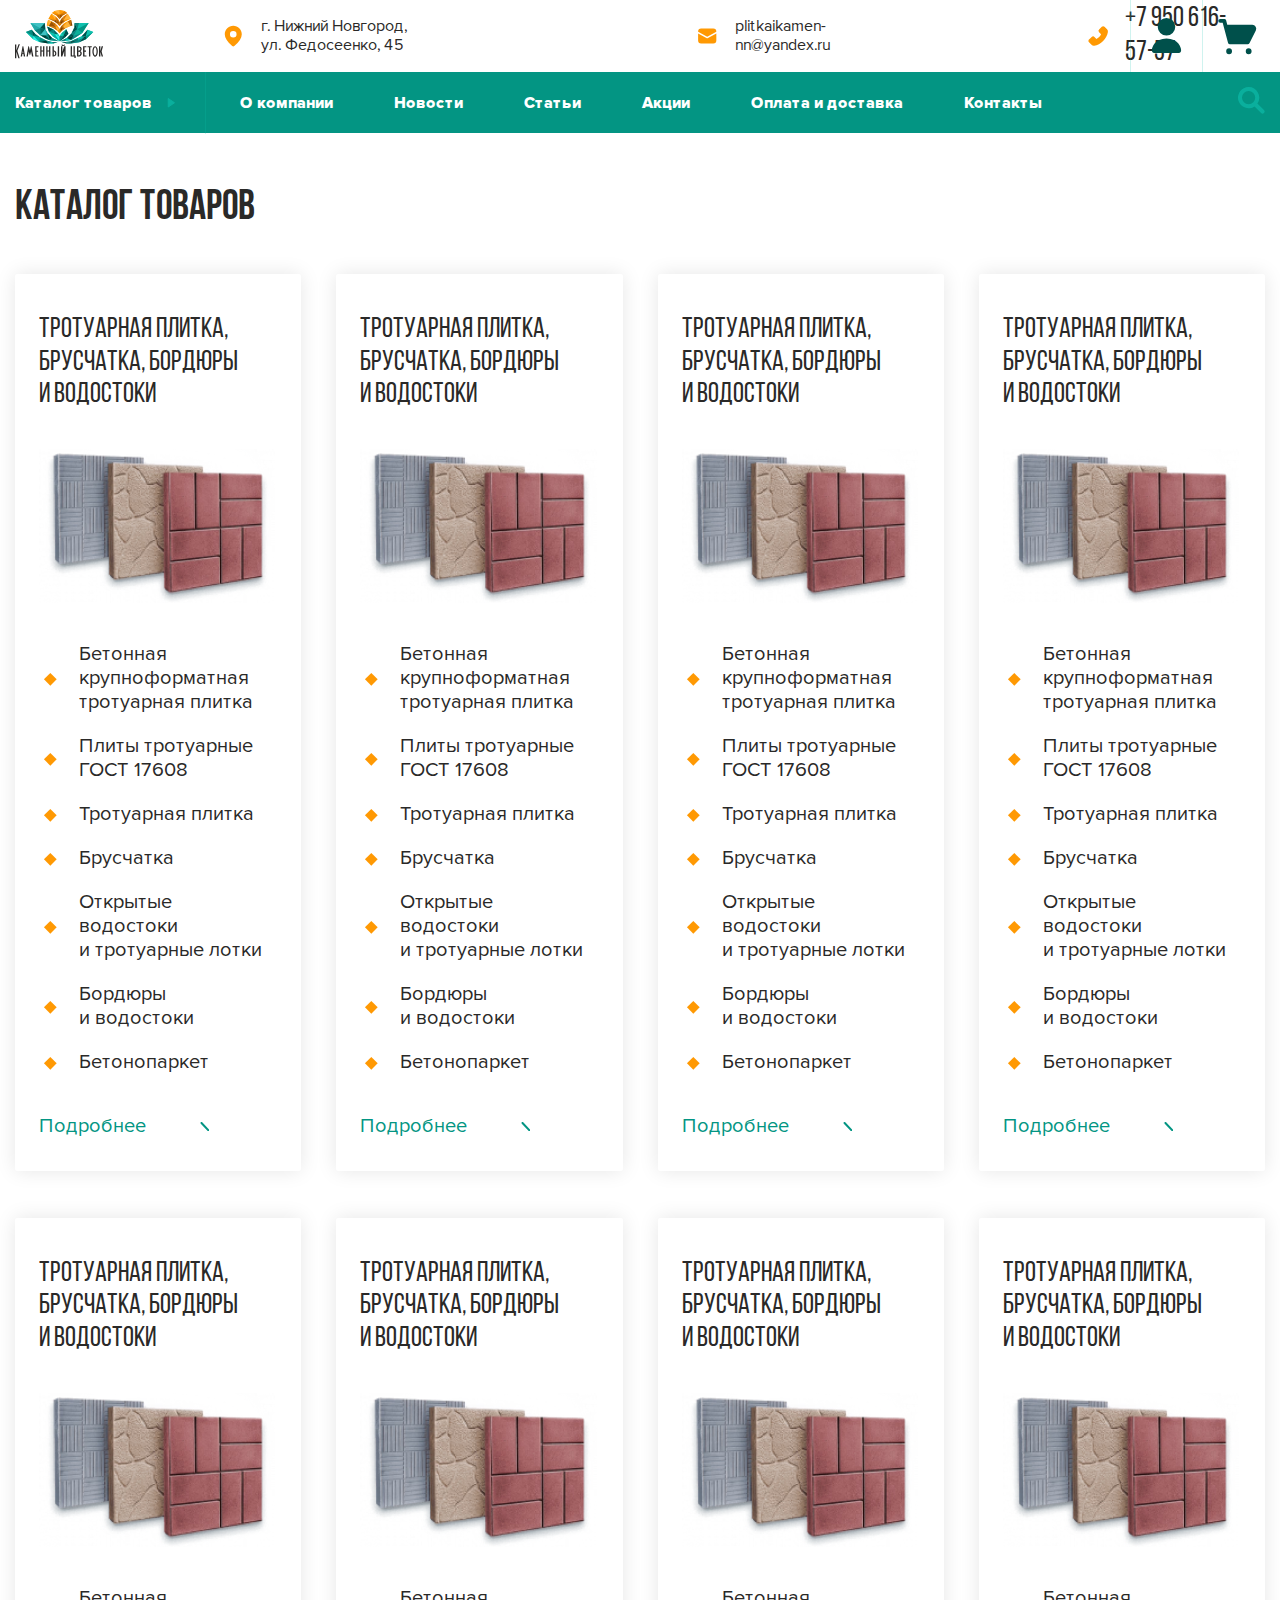
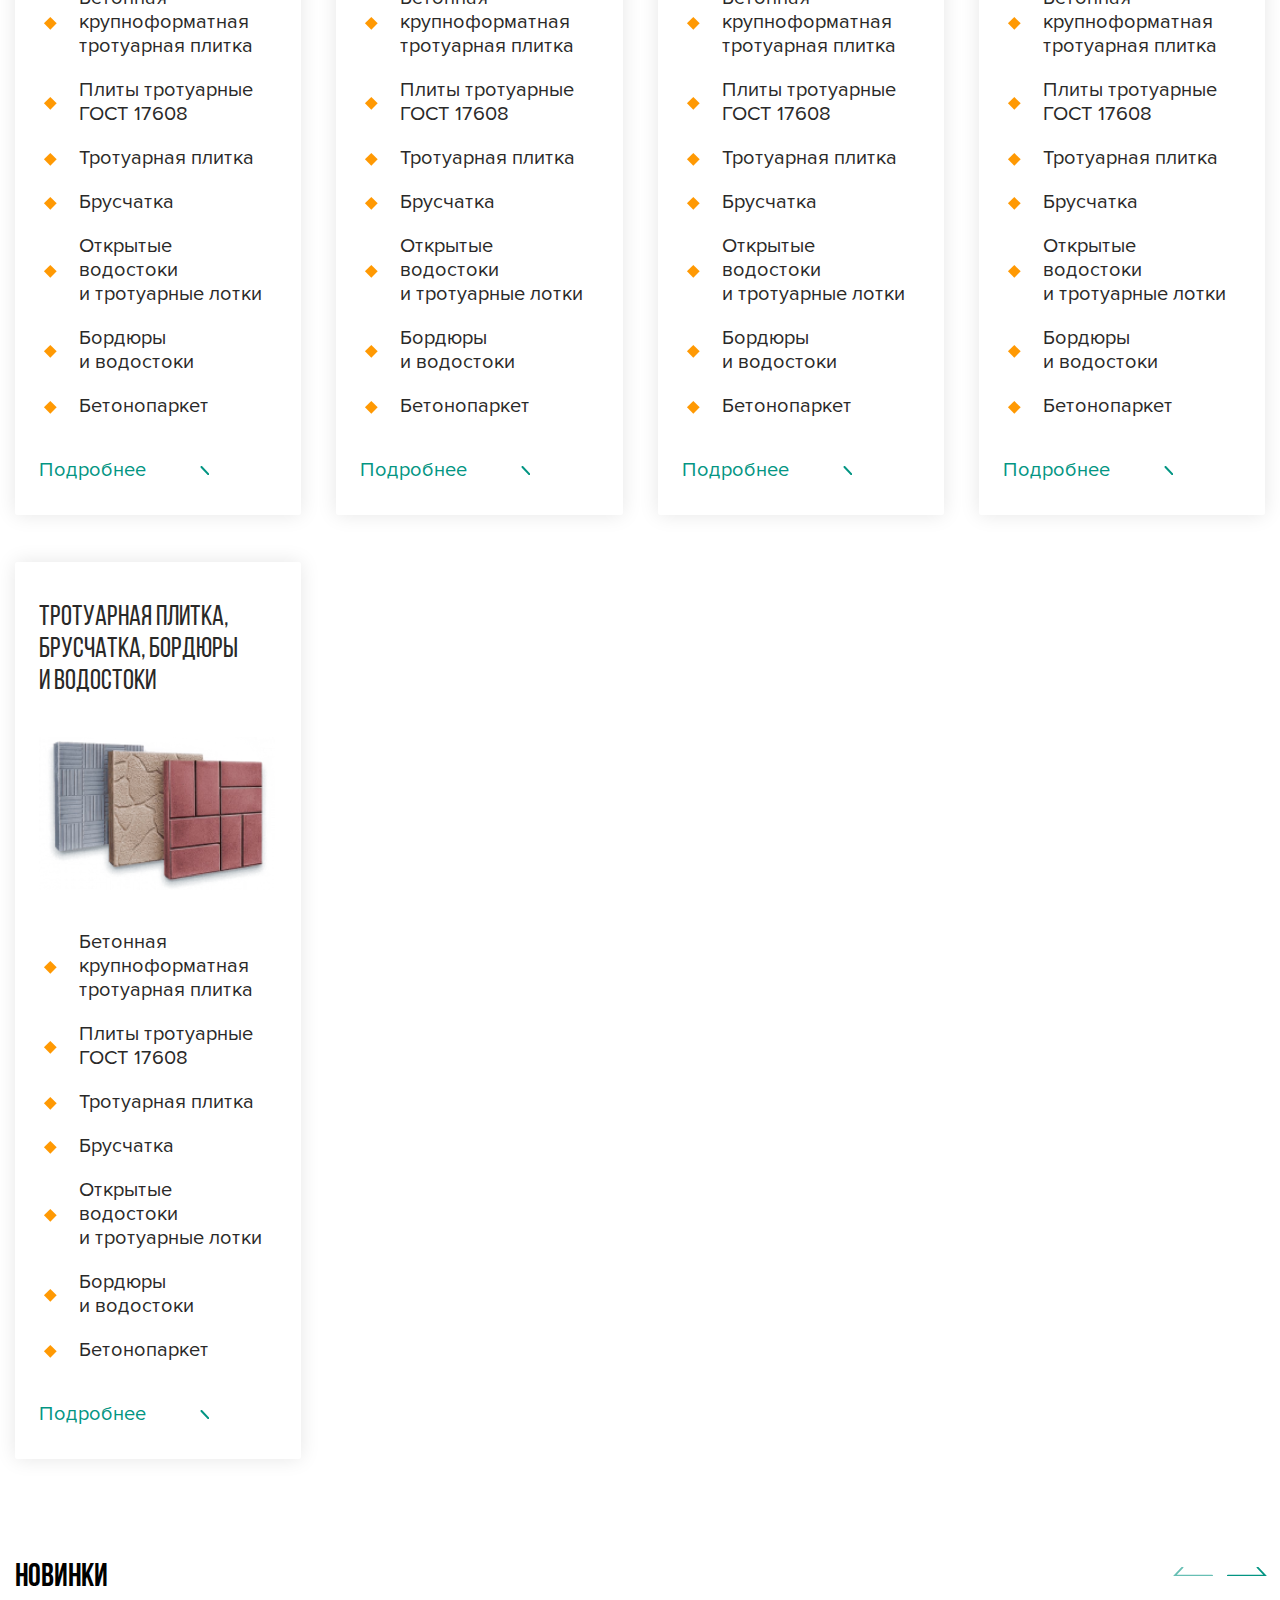
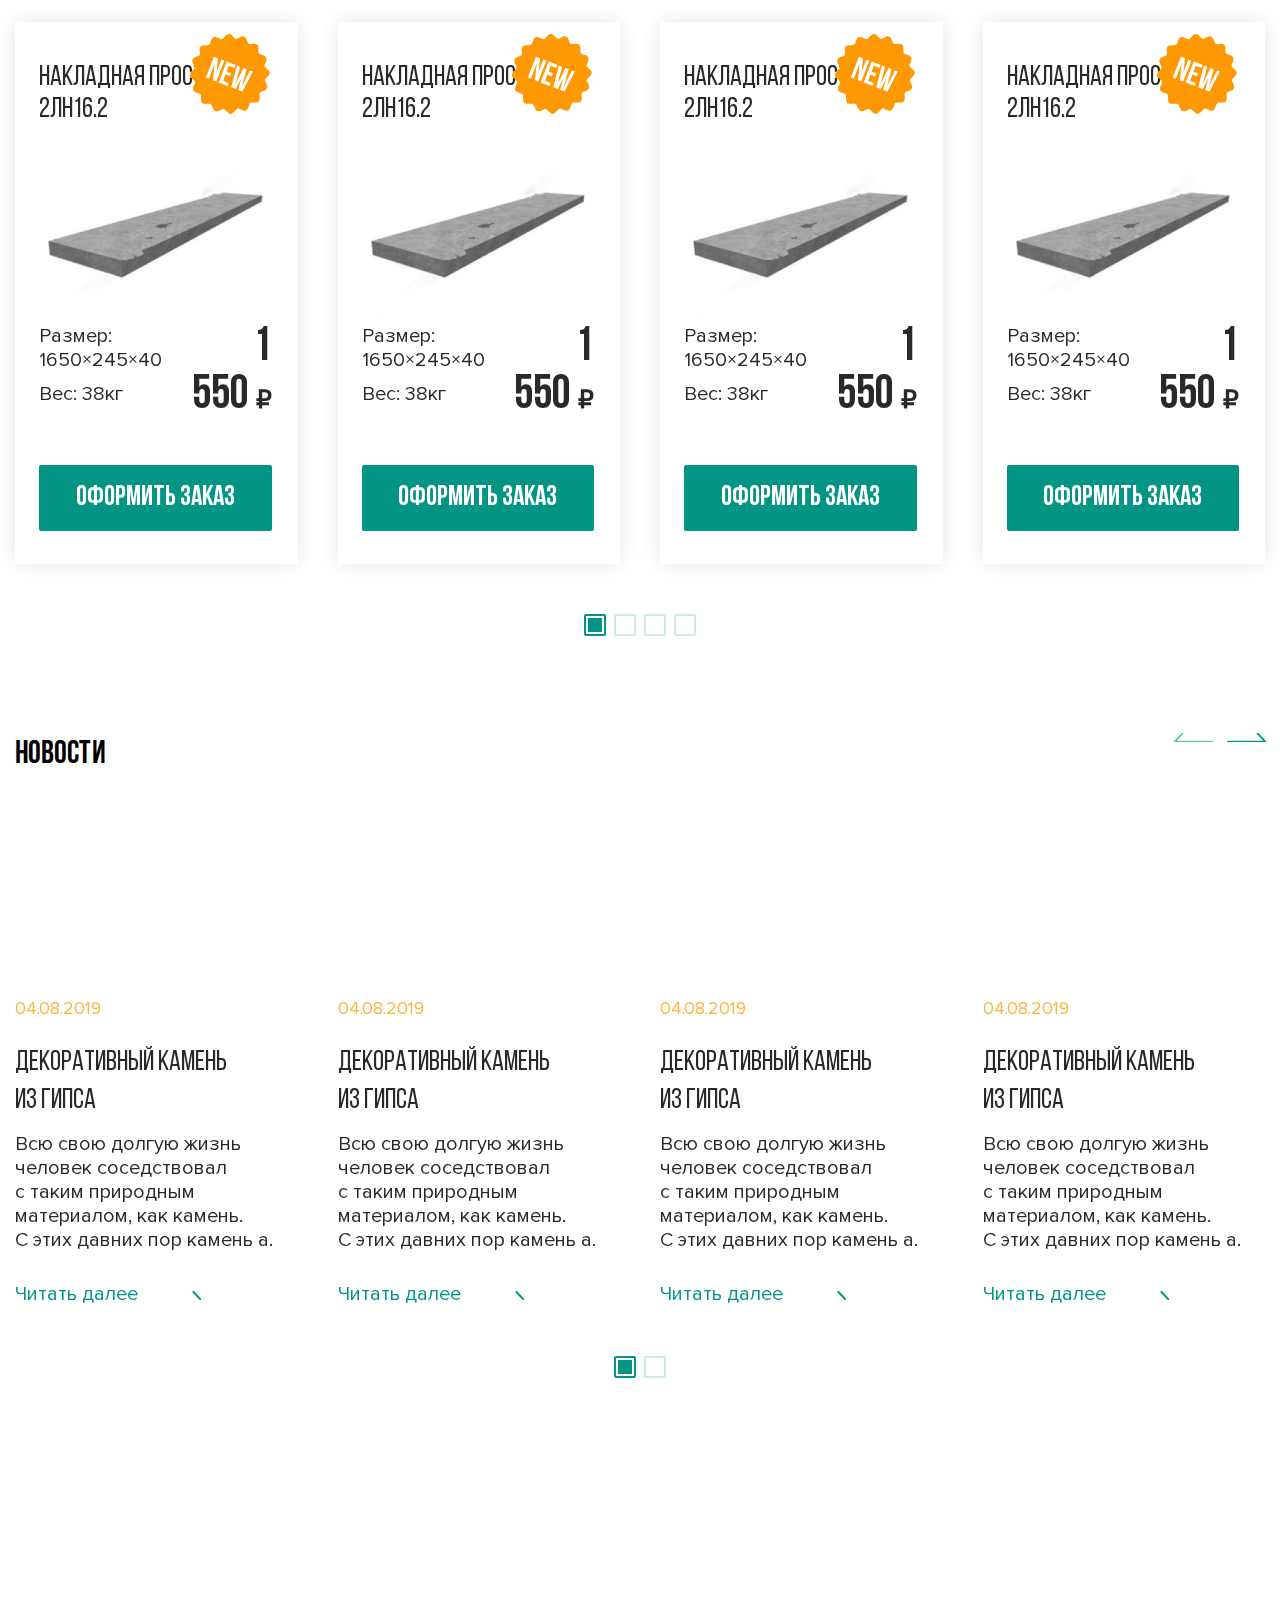
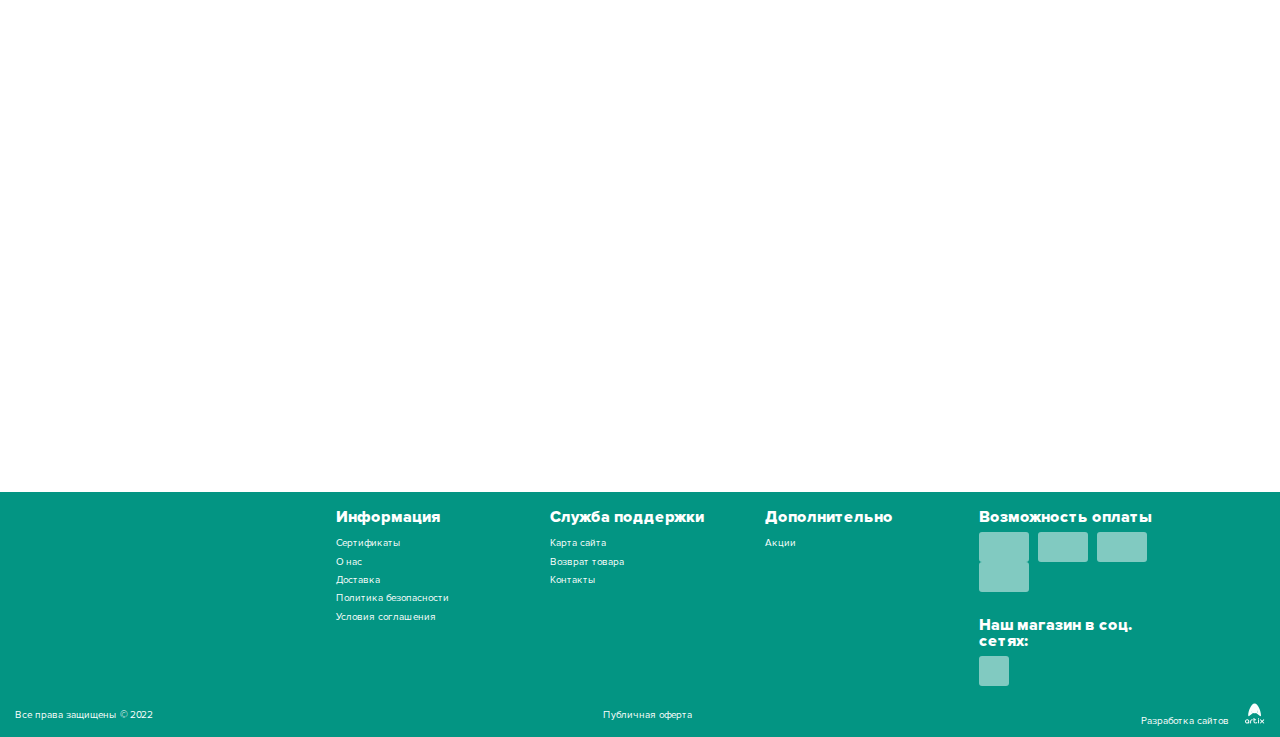
==== docs/index.html @ 4e98afc0 "добавление файлов" ====
<!DOCTYPE html>
<html lang="ru" class="page">

<head>
  <meta charset="UTF-8">
  <meta name="viewport" content="width=device-width, initial-scale=1.0">
  <link rel="shortcut icon" href="favicon.ico" type="image/x-icon">
  <meta http-equiv="X-UA-Compatible" content="ie=edge">
  <meta name="theme-color" content="#111111">
  <title>Каменный цветок</title>
  <link rel="preload" href="fonts/BebasNeueRegular.woff2" as="font" type="font/woff2" crossorigin>
  <link rel="preload" href="fonts/BebasNeueBold.woff2" as="font" type="font/woff2" crossorigin>
  <link rel="preload" href="fonts/ProximaNovaRegular.woff2" as="font" type="font/woff2" crossorigin>
  <link rel="preload" href="fonts/ProximaNovaExtrabld.woff2" as="font" type="font/woff2" crossorigin>
  <link rel="stylesheet" href="css/vendor.css">
  <link rel="stylesheet" href="css/main.css">
  <script defer src="js/main.js"></script>
  <script src="https://api-maps.yandex.ru/2.1/?apikey=ваш API-ключ&lang=ru_RU" type="text/javascript"></script>
</head>

<body class="page__body">
  <div class="site-container">
    <header class="header">
  <div class="container">
    <div class="header__top">
      <a href="#" class="logo">
        <img loading="lazy" src="img/logo.svg" class="image" width="100" height="55" alt="Логотип Каменный цветок">
      </a>
      <div class="header-contacts">
        <address class="header-contacts__address">
          <svg class="header-contacts__icon">
            <use xlink:href="img/sprite.svg#map"></use>
          </svg>
          г. Нижний Новгород, ул. Федосеенко, 45</address>
        <a href="mailto:plitkaikamen-nn@yandex.ru" class="header-contacts__mail">
          <svg class="header-contacts__icon">
            <use xlink:href="img/sprite.svg#mail"></use>
          </svg>
          plitkaikamen-nn@yandex.ru</a>
        <a href="tel:+7956165757" class="header-contacts__tel">
          <svg class="header-contacts__icon">
            <use xlink:href="img/sprite.svg#tel"></use>
          </svg>
          +7 950 616-57-57</a>
      </div>
      <div class="lk">
        <a href="#" class="lk__login">
          <svg class="lk__icon-login">
            <use xlink:href="img/sprite.svg#login"></use>
          </svg>
        </a>
        <a href="#" class="lk__cart">
          <svg class="lk__icon-cart">
            <use xlink:href="img/sprite.svg#cart"></use>
          </svg>
        </a>
      </div>
    </div>
    <nav class="nav">
      <div class="container nav__container">
        <ul class="list-reset nav__list">
          <li class="nav__item"><a href="#" class="nav__link">Каталог товаров</a></li>
          <li class="nav__item"><a href="#" class="nav__link">О компании</a></li>
          <li class="nav__item"><a href="#" class="nav__link">Новости</a></li>
          <li class="nav__item"><a href="#" class="nav__link">Статьи</a></li>
          <li class="nav__item"><a href="#" class="nav__link">Акции</a></li>
          <li class="nav__item"><a href="#" class="nav__link">Оплата и доставка</a></li>
          <li class="nav__item"><a href="#" class="nav__link">Контакты</a></li>
        </ul>
        <a href="#" class="">
          <svg class="header__search">
            <use xlink:href="img/sprite.svg#search"></use>
          </svg>
        </a>
      </div>
    </nav>
  </div>
</header>

    <section class="catalog">
  <div class="container">
    <h1 class="catalog__title">Каталог товаров</h1>
    <ul class="list-reset cards">
      <li class="cards__item">
        <h2 class="cards__title">Тротуарная плитка, брусчатка, бордюры и водостоки</h2>
        <picture>
          <source srcset="./img/tile.avif" type="image/avif">
          <source srcset="./img/tile.webp" type="image/webp">
          <img loading="lazy" src="./img/tile.png" class="cards__image" width="390" height="254"
            alt="Тротуарная плитка, брусчатка, бордюры и водостоки">
        </picture>
        <ul class="list-reset cards__item-list">
          <li class="cards__item-item">Бетонная крупноформатная тротуарная плитка</li>
          <li class="cards__item-item">Плиты тротуарные ГОСТ 17608</li>
          <li class="cards__item-item">Тротуарная плитка</li>
          <li class="cards__item-item">Брусчатка</li>
          <li class="cards__item-item">Открытые водостоки и тротуарные лотки</li>
          <li class="cards__item-item">Бордюры и водостоки</li>
          <li class="cards__item-item">Бетонопаркет</li>
        </ul>
        <a href="#" class="cards__link">Подробнее</a>
      </li>
      <li class="cards__item">
        <h2 class="cards__title">Тротуарная плитка, брусчатка, бордюры и водостоки</h2>
        <picture>
          <source srcset="./img/tile.avif" type="image/avif">
          <source srcset="./img/tile.webp" type="image/webp">
          <img loading="lazy" src="./img/tile.png" class="cards__image" width="390" height="254"
            alt="Тротуарная плитка, брусчатка, бордюры и водостоки">
        </picture>
        <ul class="list-reset cards__item-list">
          <li class="cards__item-item">Бетонная крупноформатная тротуарная плитка</li>
          <li class="cards__item-item">Плиты тротуарные ГОСТ 17608</li>
          <li class="cards__item-item">Тротуарная плитка</li>
          <li class="cards__item-item">Брусчатка</li>
          <li class="cards__item-item">Открытые водостоки и тротуарные лотки</li>
          <li class="cards__item-item">Бордюры и водостоки</li>
          <li class="cards__item-item">Бетонопаркет</li>
        </ul>
        <a href="#" class="cards__link">Подробнее</a>
      </li>
      <li class="cards__item">
        <h2 class="cards__title">Тротуарная плитка, брусчатка, бордюры и водостоки</h2>
        <picture>
          <source srcset="./img/tile.avif" type="image/avif">
          <source srcset="./img/tile.webp" type="image/webp">
          <img loading="lazy" src="./img/tile.png" class="cards__image" width="390" height="254"
            alt="Тротуарная плитка, брусчатка, бордюры и водостоки">
        </picture>
        <ul class="list-reset cards__item-list">
          <li class="cards__item-item">Бетонная крупноформатная тротуарная плитка</li>
          <li class="cards__item-item">Плиты тротуарные ГОСТ 17608</li>
          <li class="cards__item-item">Тротуарная плитка</li>
          <li class="cards__item-item">Брусчатка</li>
          <li class="cards__item-item">Открытые водостоки и тротуарные лотки</li>
          <li class="cards__item-item">Бордюры и водостоки</li>
          <li class="cards__item-item">Бетонопаркет</li>
        </ul>
        <a href="#" class="cards__link">Подробнее</a>
      </li>
      <li class="cards__item">
        <h2 class="cards__title">Тротуарная плитка, брусчатка, бордюры и водостоки</h2>
        <picture>
          <source srcset="./img/tile.avif" type="image/avif">
          <source srcset="./img/tile.webp" type="image/webp">
          <img loading="lazy" src="./img/tile.png" class="cards__image" width="390" height="254"
            alt="Тротуарная плитка, брусчатка, бордюры и водостоки">
        </picture>
        <ul class="list-reset cards__item-list">
          <li class="cards__item-item">Бетонная крупноформатная тротуарная плитка</li>
          <li class="cards__item-item">Плиты тротуарные ГОСТ 17608</li>
          <li class="cards__item-item">Тротуарная плитка</li>
          <li class="cards__item-item">Брусчатка</li>
          <li class="cards__item-item">Открытые водостоки и тротуарные лотки</li>
          <li class="cards__item-item">Бордюры и водостоки</li>
          <li class="cards__item-item">Бетонопаркет</li>
        </ul>
        <a href="#" class="cards__link">Подробнее</a>
      </li>
      <li class="cards__item">
        <h2 class="cards__title">Тротуарная плитка, брусчатка, бордюры и водостоки</h2>
        <picture>
          <source srcset="./img/tile.avif" type="image/avif">
          <source srcset="./img/tile.webp" type="image/webp">
          <img loading="lazy" src="./img/tile.png" class="cards__image" width="390" height="254"
            alt="Тротуарная плитка, брусчатка, бордюры и водостоки">
        </picture>
        <ul class="list-reset cards__item-list">
          <li class="cards__item-item">Бетонная крупноформатная тротуарная плитка</li>
          <li class="cards__item-item">Плиты тротуарные ГОСТ 17608</li>
          <li class="cards__item-item">Тротуарная плитка</li>
          <li class="cards__item-item">Брусчатка</li>
          <li class="cards__item-item">Открытые водостоки и тротуарные лотки</li>
          <li class="cards__item-item">Бордюры и водостоки</li>
          <li class="cards__item-item">Бетонопаркет</li>
        </ul>
        <a href="#" class="cards__link">Подробнее</a>
      </li>
      <li class="cards__item">
        <h2 class="cards__title">Тротуарная плитка, брусчатка, бордюры и водостоки</h2>
        <picture>
          <source srcset="./img/tile.avif" type="image/avif">
          <source srcset="./img/tile.webp" type="image/webp">
          <img loading="lazy" src="./img/tile.png" class="cards__image" width="390" height="254"
            alt="Тротуарная плитка, брусчатка, бордюры и водостоки">
        </picture>
        <ul class="list-reset cards__item-list">
          <li class="cards__item-item">Бетонная крупноформатная тротуарная плитка</li>
          <li class="cards__item-item">Плиты тротуарные ГОСТ 17608</li>
          <li class="cards__item-item">Тротуарная плитка</li>
          <li class="cards__item-item">Брусчатка</li>
          <li class="cards__item-item">Открытые водостоки и тротуарные лотки</li>
          <li class="cards__item-item">Бордюры и водостоки</li>
          <li class="cards__item-item">Бетонопаркет</li>
        </ul>
        <a href="#" class="cards__link">Подробнее</a>
      </li>
      <li class="cards__item">
        <h2 class="cards__title">Тротуарная плитка, брусчатка, бордюры и водостоки</h2>
        <picture>
          <source srcset="./img/tile.avif" type="image/avif">
          <source srcset="./img/tile.webp" type="image/webp">
          <img loading="lazy" src="./img/tile.png" class="cards__image" width="390" height="254"
            alt="Тротуарная плитка, брусчатка, бордюры и водостоки">
        </picture>
        <ul class="list-reset cards__item-list">
          <li class="cards__item-item">Бетонная крупноформатная тротуарная плитка</li>
          <li class="cards__item-item">Плиты тротуарные ГОСТ 17608</li>
          <li class="cards__item-item">Тротуарная плитка</li>
          <li class="cards__item-item">Брусчатка</li>
          <li class="cards__item-item">Открытые водостоки и тротуарные лотки</li>
          <li class="cards__item-item">Бордюры и водостоки</li>
          <li class="cards__item-item">Бетонопаркет</li>
        </ul>
        <a href="#" class="cards__link">Подробнее</a>
      </li>
      <li class="cards__item">
        <h2 class="cards__title">Тротуарная плитка, брусчатка, бордюры и водостоки</h2>
        <picture>
          <source srcset="./img/tile.avif" type="image/avif">
          <source srcset="./img/tile.webp" type="image/webp">
          <img loading="lazy" src="./img/tile.png" class="cards__image" width="390" height="254"
            alt="Тротуарная плитка, брусчатка, бордюры и водостоки">
        </picture>
        <ul class="list-reset cards__item-list">
          <li class="cards__item-item">Бетонная крупноформатная тротуарная плитка</li>
          <li class="cards__item-item">Плиты тротуарные ГОСТ 17608</li>
          <li class="cards__item-item">Тротуарная плитка</li>
          <li class="cards__item-item">Брусчатка</li>
          <li class="cards__item-item">Открытые водостоки и тротуарные лотки</li>
          <li class="cards__item-item">Бордюры и водостоки</li>
          <li class="cards__item-item">Бетонопаркет</li>
        </ul>
        <a href="#" class="cards__link">Подробнее</a>
      </li>
      <li class="cards__item">
        <h2 class="cards__title">Тротуарная плитка, брусчатка, бордюры и водостоки</h2>
        <picture>
          <source srcset="./img/tile.avif" type="image/avif">
          <source srcset="./img/tile.webp" type="image/webp">
          <img loading="lazy" src="./img/tile.png" class="cards__image" width="390" height="254"
            alt="Тротуарная плитка, брусчатка, бордюры и водостоки">
        </picture>
        <ul class="list-reset cards__item-list">
          <li class="cards__item-item">Бетонная крупноформатная тротуарная плитка</li>
          <li class="cards__item-item">Плиты тротуарные ГОСТ 17608</li>
          <li class="cards__item-item">Тротуарная плитка</li>
          <li class="cards__item-item">Брусчатка</li>
          <li class="cards__item-item">Открытые водостоки и тротуарные лотки</li>
          <li class="cards__item-item">Бордюры и водостоки</li>
          <li class="cards__item-item">Бетонопаркет</li>
        </ul>
        <a href="#" class="cards__link">Подробнее</a>
      </li>
    </ul>
  </div>
</section>

    <section class="new">
  <div class="container">
    <h2 class="new__title">Новинки</h2>
    <div class="swiper new__content">
      <div class="new__btns">
        <button class="btn-reset new__slider-btn new__slider-btn--prev"></button>
        <button class="btn-reset new__slider-btn new__slider-btn--next"></button>
      </div>
      <div class="swiper-wrapper">
         <div class="swiper-slide">
          <div class="cards__item new__sale">
            <h2 class="cards__title ">Накладная проступь 2ЛН16.2</h2>
            <picture>
              <source srcset="./img/tread.avif" type="image/avif">
              <source srcset="./img/tread.webp" type="image/webp">
              <img loading="lazy" src="./img/tread.png" class="catalog-cards__image" width="390" height="261"
                alt="Накладная проступь 2ЛН16.2">
            </picture>
            <div class="cards__wrapper">
              <div class="cards__desc">
                <p class="cards__desc-text">Размер: 1650×245×40</p>
                <p class="cards__desc-text">Вес: 38кг</p>
              </div>
              <div class="cards__price">1 550 <span class="cards__price--text">₽</span> </div>
            </div>
            <button class="btn-reset cards__btn">Оформить заказ</button>
          </div>
         </div>
         <div class="swiper-slide">
          <div class="cards__item new__sale">
            <h2 class="cards__title ">Накладная проступь 2ЛН16.2</h2>
            <picture>
              <source srcset="./img/tread.avif" type="image/avif">
              <source srcset="./img/tread.webp" type="image/webp">
              <img loading="lazy" src="./img/tread.png" class="catalog-cards__image" width="390" height="261"
                alt="Накладная проступь 2ЛН16.2">
            </picture>
            <div class="cards__wrapper">
              <div class="cards__desc">
                <p class="cards__desc-text">Размер: 1650×245×40</p>
                <p class="cards__desc-text">Вес: 38кг</p>
              </div>
              <div class="cards__price">1 550 <span class="cards__price--text">₽</span> </div>
            </div>
            <button class="btn-reset cards__btn">Оформить заказ</button>
          </div>
         </div>
         <div class="swiper-slide">
          <div class="cards__item new__sale">
            <h2 class="cards__title ">Накладная проступь 2ЛН16.2</h2>
            <picture>
              <source srcset="./img/tread.avif" type="image/avif">
              <source srcset="./img/tread.webp" type="image/webp">
              <img loading="lazy" src="./img/tread.png" class="catalog-cards__image" width="390" height="261"
                alt="Накладная проступь 2ЛН16.2">
            </picture>
            <div class="cards__wrapper">
              <div class="cards__desc">
                <p class="cards__desc-text">Размер: 1650×245×40</p>
                <p class="cards__desc-text">Вес: 38кг</p>
              </div>
              <div class="cards__price">1 550 <span class="cards__price--text">₽</span> </div>
            </div>
            <button class="btn-reset cards__btn">Оформить заказ</button>
          </div>
         </div>
         <div class="swiper-slide">
          <div class="cards__item new__sale">
            <h2 class="cards__title ">Накладная проступь 2ЛН16.2</h2>
            <picture>
              <source srcset="./img/tread.avif" type="image/avif">
              <source srcset="./img/tread.webp" type="image/webp">
              <img loading="lazy" src="./img/tread.png" class="catalog-cards__image" width="390" height="261"
                alt="Накладная проступь 2ЛН16.2">
            </picture>
            <div class="cards__wrapper">
              <div class="cards__desc">
                <p class="cards__desc-text">Размер: 1650×245×40</p>
                <p class="cards__desc-text">Вес: 38кг</p>
              </div>
              <div class="cards__price">1 550 <span class="cards__price--text">₽</span> </div>
            </div>
            <button class="btn-reset cards__btn">Оформить заказ</button>
          </div>
         </div>
         <div class="swiper-slide">
          <div class="cards__item new__sale">
            <h2 class="cards__title ">Накладная проступь 2ЛН16.2</h2>
            <picture>
              <source srcset="./img/tread.avif" type="image/avif">
              <source srcset="./img/tread.webp" type="image/webp">
              <img loading="lazy" src="./img/tread.png" class="catalog-cards__image" width="390" height="261"
                alt="Накладная проступь 2ЛН16.2">
            </picture>
            <div class="cards__wrapper">
              <div class="cards__desc">
                <p class="cards__desc-text">Размер: 1650×245×40</p>
                <p class="cards__desc-text">Вес: 38кг</p>
              </div>
              <div class="cards__price">1 550 <span class="cards__price--text">₽</span> </div>
            </div>
            <button class="btn-reset cards__btn">Оформить заказ</button>
          </div>
         </div>
         <div class="swiper-slide">
          <div class="cards__item new__sale">
            <h2 class="cards__title ">Накладная проступь 2ЛН16.2</h2>
            <picture>
              <source srcset="./img/tread.avif" type="image/avif">
              <source srcset="./img/tread.webp" type="image/webp">
              <img loading="lazy" src="./img/tread.png" class="catalog-cards__image" width="390" height="261"
                alt="Накладная проступь 2ЛН16.2">
            </picture>
            <div class="cards__wrapper">
              <div class="cards__desc">
                <p class="cards__desc-text">Размер: 1650×245×40</p>
                <p class="cards__desc-text">Вес: 38кг</p>
              </div>
              <div class="cards__price">1 550 <span class="cards__price--text">₽</span> </div>
            </div>
            <button class="btn-reset cards__btn">Оформить заказ</button>
          </div>
         </div>
         <div class="swiper-slide">
          <div class="cards__item new__sale">
            <h2 class="cards__title ">Накладная проступь 2ЛН16.2</h2>
            <picture>
              <source srcset="./img/tread.avif" type="image/avif">
              <source srcset="./img/tread.webp" type="image/webp">
              <img loading="lazy" src="./img/tread.png" class="catalog-cards__image" width="390" height="261"
                alt="Накладная проступь 2ЛН16.2">
            </picture>
            <div class="cards__wrapper">
              <div class="cards__desc">
                <p class="cards__desc-text">Размер: 1650×245×40</p>
                <p class="cards__desc-text">Вес: 38кг</p>
              </div>
              <div class="cards__price">1 550 <span class="cards__price--text">₽</span> </div>
            </div>
            <button class="btn-reset cards__btn">Оформить заказ</button>
          </div>
         </div>
      </div>
      <div class="new__pagination"></div>
    </div>
  </div>
</section>

    <section class="post">
  <div class="container">
    <h2 class="post__title">Новости</h2>
    <div class="swiper post__content">
      <div class="new__btns">
        <button class="btn-reset new__slider-btn new__slider-btn--prev"></button>
        <button class="btn-reset new__slider-btn new__slider-btn--next"></button>
      </div>
      <div class="swiper-wrapper">
        <div class="swiper-slide">
          <div class="post-card__item">
            <picture>
              <source srcset="./img/post-img.avif" type="image/avif">
              <source srcset="./img/post-img.webp" type="image/webp">
              <img loading="lazy" src="./img/post-img.png" class="image" width="454" height="313" alt="Картинка поста">
            </picture>
            <span class="post-card__date">04.08.2019</span>
            <h3 class="post-card__title">Декоративный камень из гипса</h3>
            <p class="post-card__text">
              Всю свою долгую жизнь человек соседствовал с таким природным материалом, как камень. С этих давних
              пор камень а.
            </p>
            <a href="#" class="post-card__link">Читать далее</a>
          </div>
        </div>
        <div class="swiper-slide">
          <div class="post-card__item">
            <picture>
              <source srcset="./img/post-img.avif" type="image/avif">
              <source srcset="./img/post-img.webp" type="image/webp">
              <img loading="lazy" src="./img/post-img.png" class="image" width="454" height="313" alt="Картинка поста">
            </picture>
            <span class="post-card__date">04.08.2019</span>
            <h3 class="post-card__title">Декоративный камень из гипса</h3>
            <p class="post-card__text">
              Всю свою долгую жизнь человек соседствовал с таким природным материалом, как камень. С этих давних
              пор камень а.
            </p>
            <a href="#" class="post-card__link">Читать далее</a>
          </div>
        </div>
        <div class="swiper-slide">
          <div class="post-card__item">
            <picture>
              <source srcset="./img/post-img.avif" type="image/avif">
              <source srcset="./img/post-img.webp" type="image/webp">
              <img loading="lazy" src="./img/post-img.png" class="image" width="454" height="313" alt="Картинка поста">
            </picture>
            <span class="post-card__date">04.08.2019</span>
            <h3 class="post-card__title">Декоративный камень из гипса</h3>
            <p class="post-card__text">
              Всю свою долгую жизнь человек соседствовал с таким природным материалом, как камень. С этих давних
              пор камень а.
            </p>
            <a href="#" class="post-card__link">Читать далее</a>
          </div>
        </div>
        <div class="swiper-slide">
          <div class="post-card__item">
            <picture>
              <source srcset="./img/post-img.avif" type="image/avif">
              <source srcset="./img/post-img.webp" type="image/webp">
              <img loading="lazy" src="./img/post-img.png" class="image" width="454" height="313" alt="Картинка поста">
            </picture>
            <span class="post-card__date">04.08.2019</span>
            <h3 class="post-card__title">Декоративный камень из гипса</h3>
            <p class="post-card__text">
              Всю свою долгую жизнь человек соседствовал с таким природным материалом, как камень. С этих давних
              пор камень а.
            </p>
            <a href="#" class="post-card__link">Читать далее</a>
          </div>
        </div>
        <div class="swiper-slide">
          <div class="post-card__item">
            <picture>
              <source srcset="./img/post-img.avif" type="image/avif">
              <source srcset="./img/post-img.webp" type="image/webp">
              <img loading="lazy" src="./img/post-img.png" class="image" width="454" height="313" alt="Картинка поста">
            </picture>
            <span class="post-card__date">04.08.2019</span>
            <h3 class="post-card__title">Декоративный камень из гипса</h3>
            <p class="post-card__text">
              Всю свою долгую жизнь человек соседствовал с таким природным материалом, как камень. С этих давних
              пор камень а.
            </p>
            <a href="#" class="post-card__link">Читать далее</a>
          </div>
        </div>
      </div>
    </div>
    <div class="post__pagination"></div>
  </div>

  </div>
</section>

    <section class="map">
  <div id="map" style="width: 100%; height: 620px"></div>
</section>

    <footer class="footer">
  <div class="container">
    <div class="footer__wrapper">
      <a href="#" class="footer__logo">
        <img loading="lazy" src="img/logo-footer.svg" class="image" width="100" height="55"
          alt="Логотип Каменный цветок">
      </a>
      <div class="footer__right">
        <div class="footer__nav">
          <h3 class="footer__nav-title">Информация</h3>
          <ul class="list-reset footer__list">
            <li class="footer__item"><a href="#" class="footer__link">Сертификаты</a></li>
            <li class="footer__item"><a href="#" class="footer__link">О нас</a></li>
            <li class="footer__item"><a href="#" class="footer__link">Доставка</a></li>
            <li class="footer__item"><a href="#" class="footer__link">Политика безопасности</a></li>
            <li class="footer__item"><a href="#" class="footer__link">Условия соглашения</a></li>
          </ul>
        </div>
        <div class="footer__nav">
          <h3 class="footer__nav-title">Служба поддержки</h3>
          <ul class="list-reset footer__list">
            <li class="footer__item"><a href="#" class="footer__link">Карта сайта</a></li>
            <li class="footer__item"><a href="#" class="footer__link">Возврат товара</a></li>
            <li class="footer__item"><a href="#" class="footer__link">Контакты</a></li>
          </ul>
        </div>
        <div class="footer__nav">
          <h3 class="footer__nav-title">Дополнительно</h3>
          <ul class="list-reset footer__list">
            <li class="footer__item"><a href="#" class="footer__link">Акции</a></li>
          </ul>
        </div>
        <div class="footer__nav footer__nav--block">
          <div class="footer__nav-img">
            <h3 class="footer__nav-title">Возможность оплаты</h3>
            <a href="#" class="footer__nav-link">
              <picture>
                <source srcset="./img/card-1.avif" type="image/avif">
                <source srcset="./img/card-1.webp" type="image/webp">
                <img loading="lazy" src="./img/card-1.png" class="image" width="32" height="10" alt="Карта">
              </picture>
            </a>
            <a href="#" class="footer__nav-link">
              <picture>
                <source srcset="./img/card-2.avif" type="image/avif">
                <source srcset="./img/card-2.webp" type="image/webp">
                <img loading="lazy" src="./img/card-2.png" class="image" width="26" height="16" alt="Карта">
              </picture>
            </a>
            <a href="#" class="footer__nav-link">
              <picture>
                <source srcset="./img/card-3.avif" type="image/avif">
                <source srcset="./img/card-3.webp" type="image/webp">
                <img loading="lazy" src="../img/card-3.png" class="image" width="26" height="16" alt="Карта">
              </picture>
            </a>
            <a href="#" class="footer__nav-link">
              <picture>
                <source srcset="./img/card-4.avif" type="image/avif">
                <source srcset="./img/card-4.webp" type="image/webp">
                <img loading="lazy" src="./img/card-4.png" class="image" width="32" height="10" alt="Карта">
              </picture>
            </a>
          </div>
          <div class="footer__nav footer__nav--social">
            <h3 class="footer__nav-title">Наш магазин в соц. сетях:</h3>
            <a href="#" class="footer__nav-link">
              <picture>
                <source srcset="./img/inst.avif" type="image/avif">
                <source srcset="./img/inst.webp" type="image/webp">
                <img loading="lazy" src="./img/inst.png" class="image" width="18" height="18" alt="">
              </picture>
            </a>
          </div>
        </div>
      </div>
    </div>
    <div class="footer__bottom">
      <span class="footer__link">Все права защищены © 2022</span>
      <a href="#" class="footer__link">Публичная оферта</a>
      <a href="#" class="footer__link">
       <span>Разработка сайтов</span>
        <svg class="footer__artix">
          <use xlink:href="img/sprite.svg#artix"></use>
        </svg>
      </a>
    </div>
  </div>
</footer>

  </div>
</body>
</html>
---- docs/css/main.css ----
:root {
  --font-family: "ProximaNova", sans-serif;
  --content-width: 1920px;
  --container-offset: 15px;
  --container-width: calc(var(--content-width) + (var(--container-offset) * 2));
  --grid-gap: 47px 35px;
  --light-color: #fff;
  --decor-color:#FF9903;
  --date-color:#FEB43D;
  --primary-color: #2A2928;
  --bg-nav-color: #039583;
  --bg-color: #039583;
}

/* stylelint-disable */
/* stylelint-disable */
/* stylelint-disable */
.custom-checkbox__field:checked + .custom-checkbox__content::after {
  opacity: 1;
}

.custom-checkbox__field:focus + .custom-checkbox__content::before {
  outline: 2px solid #f00;
  outline-offset: 2px;
}

.custom-checkbox__field:disabled + .custom-checkbox__content {
  opacity: 0.4;
  pointer-events: none;
}

/* stylelint-disable */
/* stylelint-disable */
@font-face {
  font-family: "BebasNeue";
  src: url("../fonts/../fonts/BebasNeueRegular.woff2") format("woff2");
  font-weight: 400;
  font-display: swap;
  font-style: normal;
}
@font-face {
  font-family: "BebasNeue";
  src: url("../fonts/../fonts/BebasNeueBold.woff2") format("woff2");
  font-weight: 700;
  font-display: swap;
  font-style: normal;
}
@font-face {
  font-family: "ProximaNova";
  src: url("../fonts/../fonts/ProximaNovaRegular.woff2") format("woff2");
  font-weight: 400;
  font-display: swap;
  font-style: normal;
}
@font-face {
  font-family: "ProximaNova";
  src: url("../fonts/../fonts/ProximaNovaExtrabld.woff2") format("woff2");
  font-weight: 800;
  font-display: swap;
  font-style: normal;
}
html {
  -webkit-box-sizing: border-box;
  box-sizing: border-box;
}

*,
*::before,
*::after {
  -webkit-box-sizing: inherit;
  box-sizing: inherit;
}

.page {
  height: 100%;
  font-family: var(--font-family, sans-serif);
  -webkit-text-size-adjust: 100%;
}

.page__body {
  margin: 0;
  min-width: 320px;
  min-height: 100%;
  font-size: 16px;
}

img {
  height: auto;
  max-width: 100%;
  -o-object-fit: cover;
  object-fit: cover;
}

a {
  text-decoration: none;
}

.site-container {
  overflow: hidden;
}

.is-hidden {
  display: none !important;
  /* stylelint-disable-line declaration-no-important */
}

.btn-reset {
  border: none;
  padding: 0;
  background: transparent;
  cursor: pointer;
}

.list-reset {
  list-style: none;
  margin: 0;
  padding: 0;
}

.input-reset {
  -webkit-appearance: none;
  -moz-appearance: none;
  appearance: none;
  border: none;
  border-radius: 0;
  background-color: #fff;
}
.input-reset::-webkit-search-decoration, .input-reset::-webkit-search-cancel-button, .input-reset::-webkit-search-results-button, .input-reset::-webkit-search-results-decoration {
  display: none;
}

.visually-hidden {
  position: absolute;
  overflow: hidden;
  margin: -1px;
  border: 0;
  padding: 0;
  width: 1px;
  height: 1px;
  clip: rect(0 0 0 0);
}

.container {
  margin: 0 auto;
  padding: 0 var(--container-offset);
  max-width: var(--container-width);
}

.js-focus-visible :focus:not(.focus-visible) {
  outline: none;
}

.centered {
  text-align: center;
}

.dis-scroll {
  position: fixed;
  left: 0;
  top: 0;
  overflow: hidden;
  width: 100%;
  height: 100vh;
  -ms-scroll-chaining: none;
  overscroll-behavior: none;
}

.page--ios .dis-scroll {
  position: relative;
}

.balloon {
  padding: 15px 15px 35px 12px;
}
.balloon__title {
  font-family: "BebasNeue";
  font-weight: 400;
  font-size: 28px;
  line-height: 38px;
  color: #039583;
  margin: 0;
  margin-bottom: 25px;
}
.balloon__list {
  font-weight: 400;
  font-size: 20px;
  line-height: 24px;
  color: var(--primary-color);
  font-style: normal;
}
.balloon__link {
  font-weight: 400;
  font-size: 20px;
  line-height: 24px;
  color: var(--primary-color);
  padding-left: 53px;
  background-position: left center;
  background-size: 40px 40px;
  background-repeat: no-repeat;
}
.balloon__item-tel {
  margin-bottom: 20px;
  background-position: left center;
  background-size: 23px 23px;
  background-repeat: no-repeat;
  background-image: url(../img/bal-phone.svg);
}
.balloon__item-mail {
  margin-bottom: 20px;
  background-position: left center;
  background-size: 23px 23px;
  background-repeat: no-repeat;
  background-image: url(../img/bal-mail.svg);
}
.balloon__item-address {
  background-position: left center;
  background-size: 23px 23px;
  background-repeat: no-repeat;
  background-image: url(../img/bal-map.svg);
  padding-left: 53px;
}
.balloon__item-street {
  font-style: normal;
  margin-bottom: 20px;
}
.balloon__item-time {
  margin-bottom: 20px;
  background-position: left center;
  background-size: 23px 23px;
  background-repeat: no-repeat;
  background-image: url(../img/bal-clock.svg);
  padding-left: 53px;
}
.balloon__item-time-text {
  margin: 0;
}
.balloon__item-time-text:not(:last-child) {
  margin-bottom: 10px;
}

[class*=balloon__close-button] {
  padding-right: 20px;
  padding-top: 20px;
}

.header {
  padding-top: 10px;
}
.header__top {
  display: -webkit-box;
  display: -ms-flexbox;
  display: flex;
  -webkit-box-pack: justify;
  -ms-flex-pack: justify;
  justify-content: space-between;
}

.header-contacts {
  display: -webkit-box;
  display: -ms-flexbox;
  display: flex;
  -webkit-box-pack: justify;
  -ms-flex-pack: justify;
  justify-content: space-between;
  -webkit-box-align: center;
  -ms-flex-align: center;
  align-items: center;
  -webkit-transform: translate(11.5%, -12px);
  -ms-transform: translate(11.5%, -12px);
  transform: translate(11.5%, -12px);
}
.header-contacts__icon {
  width: 30px;
  height: 30px;
  fill: var(--decor-color);
  margin-right: 15px;
}
.header-contacts__address {
  display: -webkit-box;
  display: -ms-flexbox;
  display: flex;
  -webkit-box-align: center;
  -ms-flex-align: center;
  align-items: center;
  font-weight: 400;
  font-style: normal;
  font-size: 16px;
  line-height: 19px;
  color: var(--primary-color);
}
.header-contacts__mail {
  display: -webkit-box;
  display: -ms-flexbox;
  display: flex;
  -webkit-box-align: center;
  -ms-flex-align: center;
  align-items: center;
  margin-left: 196px;
  font-weight: 400;
  font-size: 16px;
  line-height: 19px;
  color: var(--primary-color);
}
.header-contacts__tel {
  display: -webkit-box;
  display: -ms-flexbox;
  display: flex;
  -webkit-box-align: center;
  -ms-flex-align: center;
  align-items: center;
  margin-left: 200px;
  font-weight: 400;
  font-size: 28px;
  line-height: 34px;
  font-family: "BebasNeue", sans-serif;
  color: var(--primary-color);
}

.lk {
  display: -webkit-box;
  display: -ms-flexbox;
  display: flex;
  -webkit-box-align: center;
  -ms-flex-align: center;
  align-items: center;
  -webkit-transform: translateY(-10px);
  -ms-transform: translateY(-10px);
  transform: translateY(-10px);
}
.lk__icon-login {
  width: 39px;
  height: 39px;
  fill: #00504B;
}
.lk__icon-cart {
  width: 49px;
  height: 47px;
  fill: #00504B;
}
.lk__login {
  padding: 16px;
  position: relative;
  border-left: 1px solid rgba(15, 193, 175, 0.2);
  border-right: 1px solid rgba(15, 193, 175, 0.2);
}
.lk__cart {
  margin-left: 13px;
}

.nav {
  background-color: var(--bg-nav-color);
  padding-top: 15px;
  padding-bottom: 15px;
  position: absolute;
  top: 72px;
  left: 0;
  width: 100%;
}
.nav__container {
  display: -webkit-box;
  display: -ms-flexbox;
  display: flex;
  -webkit-box-align: center;
  -ms-flex-align: center;
  align-items: center;
  -webkit-box-pack: justify;
  -ms-flex-pack: justify;
  justify-content: space-between;
}
.nav__list {
  display: -webkit-inline-box;
  display: -ms-inline-flexbox;
  display: inline-flex;
  -webkit-box-pack: start;
  -ms-flex-pack: start;
  justify-content: flex-start;
}
.nav__item:not(:last-child) {
  margin-right: 61px;
}
.nav__item:first-child {
  border-right: 1px solid rgba(15, 193, 175, 0.2);
  padding-top: 22px;
  padding-bottom: 22px;
  padding-right: 53px;
  margin-top: -22px;
  margin-bottom: -22px;
  margin-right: 34px;
  position: relative;
}
.nav__item:first-child::before {
  content: "";
  position: absolute;
  top: 50%;
  right: 30px;
  width: 8px;
  height: 10px;
  background-image: url(../img/arr.svg);
  -webkit-transform: translateY(-50%);
  -ms-transform: translateY(-50%);
  transform: translateY(-50%);
}
.nav__link {
  font-weight: 800;
  font-size: 16px;
  line-height: 16px;
  color: var(--light-color);
}

.header__search {
  width: 27px;
  height: 27px;
  fill: #0FC1AF;
}

.cards {
  display: -ms-grid;
  display: grid;
  -ms-grid-columns: (1fr)[12];
  grid-template-columns: repeat(12, 1fr);
  gap: var(--grid-gap);
}
.cards__item {
  -ms-grid-column-span: 3;
  grid-column: 3 span;
  background: var(--light-color);
  -webkit-box-shadow: 0px 0px 20px rgba(0, 0, 0, 0.1);
  box-shadow: 0px 0px 20px rgba(0, 0, 0, 0.1);
  border-radius: 2px;
  padding: 40px 26px 33px 24px;
  display: -webkit-box;
  display: -ms-flexbox;
  display: flex;
  -webkit-box-orient: vertical;
  -webkit-box-direction: normal;
  -ms-flex-direction: column;
  flex-direction: column;
  -webkit-box-align: start;
  -ms-flex-align: start;
  align-items: flex-start;
}
.cards__link {
  font-size: 20px;
  line-height: 24px;
  color: var(--bg-nav-color);
  position: relative;
}
.cards__link::before {
  content: "";
  position: absolute;
  right: -63px;
  top: 8px;
  width: 41px;
  height: 9px;
  background-image: url(../img/arr-card.svg);
}
.cards__title {
  font-family: "BebasNeue";
  font-weight: 400;
  font-size: 28px;
  color: var(--primary-color);
  margin: 0;
  margin-bottom: 38px;
}
.cards__item-item {
  font-weight: 400;
  font-size: 20px;
  line-height: 24px;
  color: var(--primary-color);
  padding-left: 40px;
  position: relative;
}
.cards__item-item::before {
  content: "";
  position: absolute;
  top: 50%;
  left: 10px;
  width: 9px;
  height: 9px;
  background: #FF9903;
  -webkit-transform: rotate(-45deg) translateY(-50%);
  -ms-transform: rotate(-45deg) translateY(-50%);
  transform: rotate(-45deg) translateY(-50%);
}
.cards__item-item:not(:last-child) {
  margin-bottom: 20px;
}
.cards__item-item:last-child {
  margin-bottom: 40px;
}
.cards__image {
  margin-bottom: 35px;
}
.cards__wrapper {
  -webkit-box-flex: 1;
  -ms-flex-positive: 1;
  flex-grow: 1;
  display: -webkit-box;
  display: -ms-flexbox;
  display: flex;
  -webkit-box-pack: justify;
  -ms-flex-pack: justify;
  justify-content: space-between;
  width: 100%;
  margin-bottom: 39px;
}
.cards__desc-text {
  margin: 0;
  font-weight: 400;
  font-size: 20px;
  line-height: 24px;
  color: var(--primary-color);
}
.cards__desc-text:not(:last-child) {
  margin-bottom: 10px;
}
.cards__price {
  font-family: "BebasNeue";
  font-weight: 700;
  font-size: 48px;
  line-height: 48px;
  text-align: right;
  color: var(--primary-color);
}
.cards__price--text {
  font-size: 25px;
}
.cards__btn {
  background-color: #039583;
  border-radius: 2px;
  display: inline-block;
  font-family: "BebasNeue";
  font-weight: 700;
  font-size: 28px;
  line-height: 38px;
  color: var(--light-color);
  padding: 14px 0;
  width: 100%;
}

.catalog {
  padding-top: 105px;
  padding-bottom: 100px;
}
.catalog__title {
  font-family: "BebasNeue";
  font-weight: 700;
  font-size: 42px;
  line-height: 38px;
  color: var(--primary-color);
  margin: 0;
  margin-bottom: 46px;
}

.new {
  padding-bottom: 95px;
}
.new__title {
  font-family: "BebasNeue";
  font-weight: 700;
  font-size: 32px;
  line-height: 38px;
  margin: 0;
  margin-bottom: 25px;
}
.new__sale {
  position: relative;
}
.new__sale::before {
  content: "";
  position: absolute;
  top: 0;
  right: 25px;
  width: 95px;
  height: 95px;
  background-image: url(../img/new-sale.svg);
  background-repeat: no-repeat;
}
.new__content {
  position: relative;
  padding-top: 60px;
  padding-left: 15px;
  padding-right: 15px;
  margin-top: -60px;
  margin-left: -15px;
  margin-right: -15px;
}
.new__btns {
  position: absolute;
  top: 0;
  right: 12px;
}
.new__slider-btn {
  background-position: center;
  background-size: cover;
  background-repeat: no-repeat;
  width: 41px;
  height: 9px;
}
.new__slider-btn--prev {
  background-image: url(../img/arr-card.svg);
  -webkit-transform: matrix(-1, 0, 0, 1, 0, 0);
  -ms-transform: matrix(-1, 0, 0, 1, 0, 0);
  transform: matrix(-1, 0, 0, 1, 0, 0);
}
.new__slider-btn--next {
  background-image: url(../img/arr-card.svg);
  margin-left: 10px;
}
.new__pagination {
  text-align: center;
  margin-top: 50px;
}
.new__pagination .swiper-pagination-bullet {
  border: 2px solid #039583;
  border-radius: 2px;
  width: 22px;
  height: 22px;
  background-color: transparent;
}
.new__pagination .swiper-pagination-bullet-active {
  border: 2px solid #039583;
  border-radius: 2px;
  position: relative;
}
.new__pagination .swiper-pagination-bullet-active::before {
  content: "";
  position: absolute;
  top: 50%;
  left: 50%;
  width: 14px;
  height: 14px;
  background-color: #039583;
  -webkit-transform: translate(-50%, -50%);
  -ms-transform: translate(-50%, -50%);
  transform: translate(-50%, -50%);
}

.swiper-button-disabled {
  opacity: 0.6;
}

.post {
  padding-bottom: 90px;
}
.post__title {
  font-family: "BebasNeue";
  font-weight: 700;
  font-size: 32px;
  line-height: 38px;
  margin: 0;
  margin-bottom: 14px;
}
.post__content {
  position: relative;
  padding-top: 60px;
  padding-left: 15px;
  padding-right: 15px;
  margin-top: -60px;
  margin-left: -15px;
  margin-right: -15px;
}
.post__pagination {
  text-align: center;
  margin-top: 50px;
}
.post__pagination .swiper-pagination-bullet {
  border: 2px solid #039583;
  border-radius: 2px;
  width: 22px;
  height: 22px;
  background-color: transparent;
}
.post__pagination .swiper-pagination-bullet-active {
  border: 2px solid #039583;
  border-radius: 2px;
  position: relative;
}
.post__pagination .swiper-pagination-bullet-active::before {
  content: "";
  position: absolute;
  top: 50%;
  left: 50%;
  width: 14px;
  height: 14px;
  background-color: #039583;
  -webkit-transform: translate(-50%, -50%);
  -ms-transform: translate(-50%, -50%);
  transform: translate(-50%, -50%);
}

.post-card {
  display: -ms-grid;
  display: grid;
  -ms-grid-columns: (1fr)[12];
  grid-template-columns: repeat(12, 1fr);
  gap: var(--grid-gap);
}
.post-card__item {
  -ms-grid-column-span: 3;
  grid-column: 3 span;
}
.post-card__date {
  display: block;
  font-weight: 400;
  font-size: 18px;
  line-height: 22px;
  color: var(--date-color);
  margin-top: 10px;
  margin-bottom: 25px;
}
.post-card__title {
  font-family: "BebasNeue";
  font-weight: 400;
  font-size: 28px;
  line-height: 38px;
  color: var(--primary-color);
  margin: 0;
  margin-bottom: 12px;
}
.post-card__text {
  font-weight: 400;
  font-size: 20px;
  line-height: 24px;
  color: var(--primary-color);
  margin: 0;
  margin-bottom: 30px;
}
.post-card__link {
  font-size: 20px;
  line-height: 24px;
  color: var(--bg-nav-color);
  position: relative;
}
.post-card__link::before {
  content: "";
  position: absolute;
  right: -63px;
  top: 9px;
  width: 41px;
  height: 9px;
  background-image: url(../img/arr-card.svg);
}

.footer {
  background-color: var(--bg-color);
  padding-top: 17px;
  padding-bottom: 10px;
}
.footer__wrapper {
  display: -ms-grid;
  display: grid;
  -ms-grid-columns: (1fr)[12];
  grid-template-columns: repeat(12, 1fr);
  gap: var(--grid-gap);
  margin-bottom: 17px;
}
.footer__logo {
  -ms-grid-column-span: 3;
  grid-column: 3 span;
}
.footer__right {
  -ms-grid-column-span: 9;
  grid-column: 9 span;
  display: -ms-grid;
  display: grid;
  -ms-grid-columns: (1fr)[9];
  grid-template-columns: repeat(9, 1fr);
  gap: var(--grid-gap);
}
.footer__nav {
  -ms-grid-column-span: 2;
  grid-column: 2 span;
}
.footer__nav-title {
  font-weight: 800;
  font-size: 16px;
  line-height: 16px;
  color: var(--light-color);
  margin: 0;
  margin-bottom: 7px;
}
.footer__nav-link {
  background: rgba(255, 255, 255, 0.5);
  border-radius: 3px;
  width: 50px;
  height: 30px;
  padding: 5px;
  display: -webkit-inline-box;
  display: -ms-inline-flexbox;
  display: inline-flex;
  -webkit-box-pack: center;
  -ms-flex-pack: center;
  justify-content: center;
  -webkit-box-align: center;
  -ms-flex-align: center;
  align-items: center;
  vertical-align: bottom;
}
.footer__nav-link:not(:last-child) {
  margin-right: 5px;
}
.footer__link {
  font-weight: 400;
  font-size: 10px;
  line-height: 12px;
  color: #FAFEFD;
}
.footer__nav-img {
  margin-bottom: 25px;
}
.footer__nav--social .footer__nav-link {
  width: 30px;
  height: 30px;
}
.footer__bottom {
  display: -webkit-box;
  display: -ms-flexbox;
  display: flex;
  -webkit-box-pack: justify;
  -ms-flex-pack: justify;
  justify-content: space-between;
  -webkit-box-align: center;
  -ms-flex-align: center;
  align-items: center;
}
.footer__artix {
  fill: #FAFEFD;
  width: 20px;
  height: 21px;
  margin-left: 13px;
}
/*# sourceMappingURL=main.css.map */
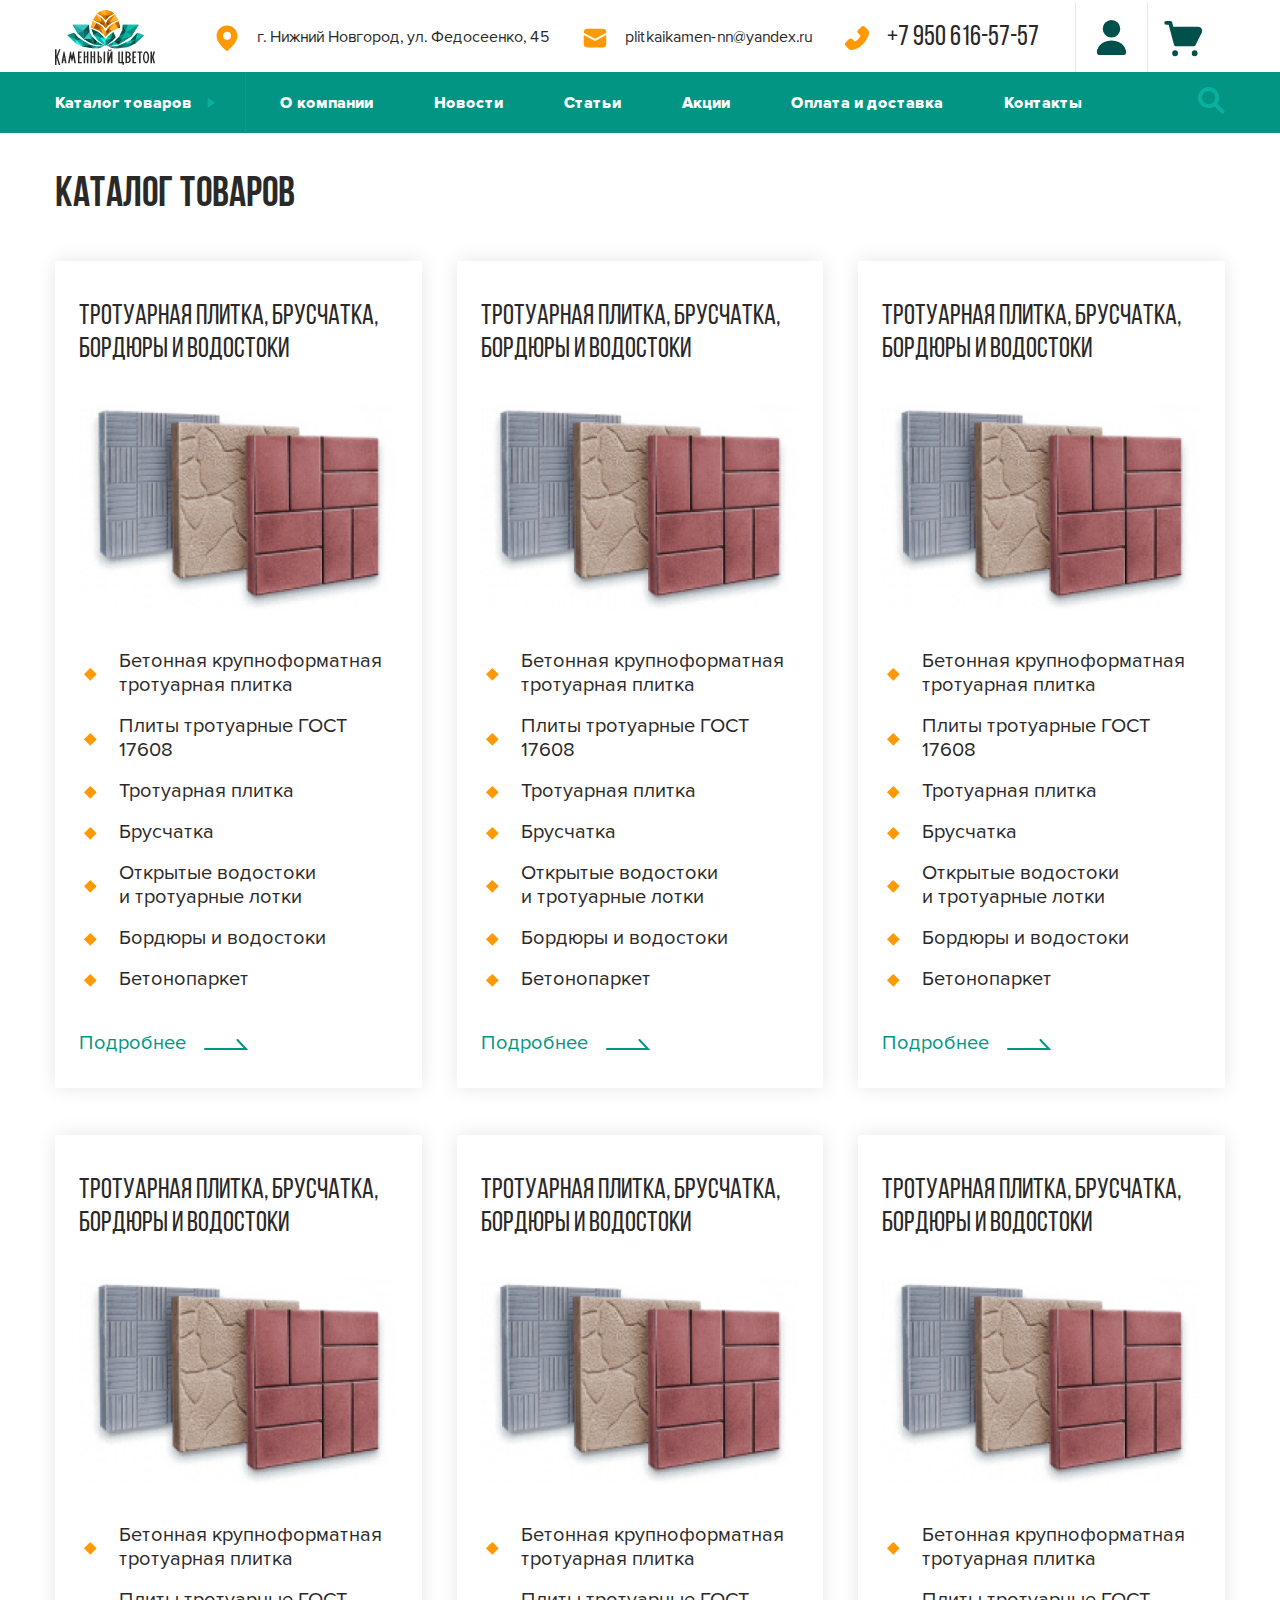
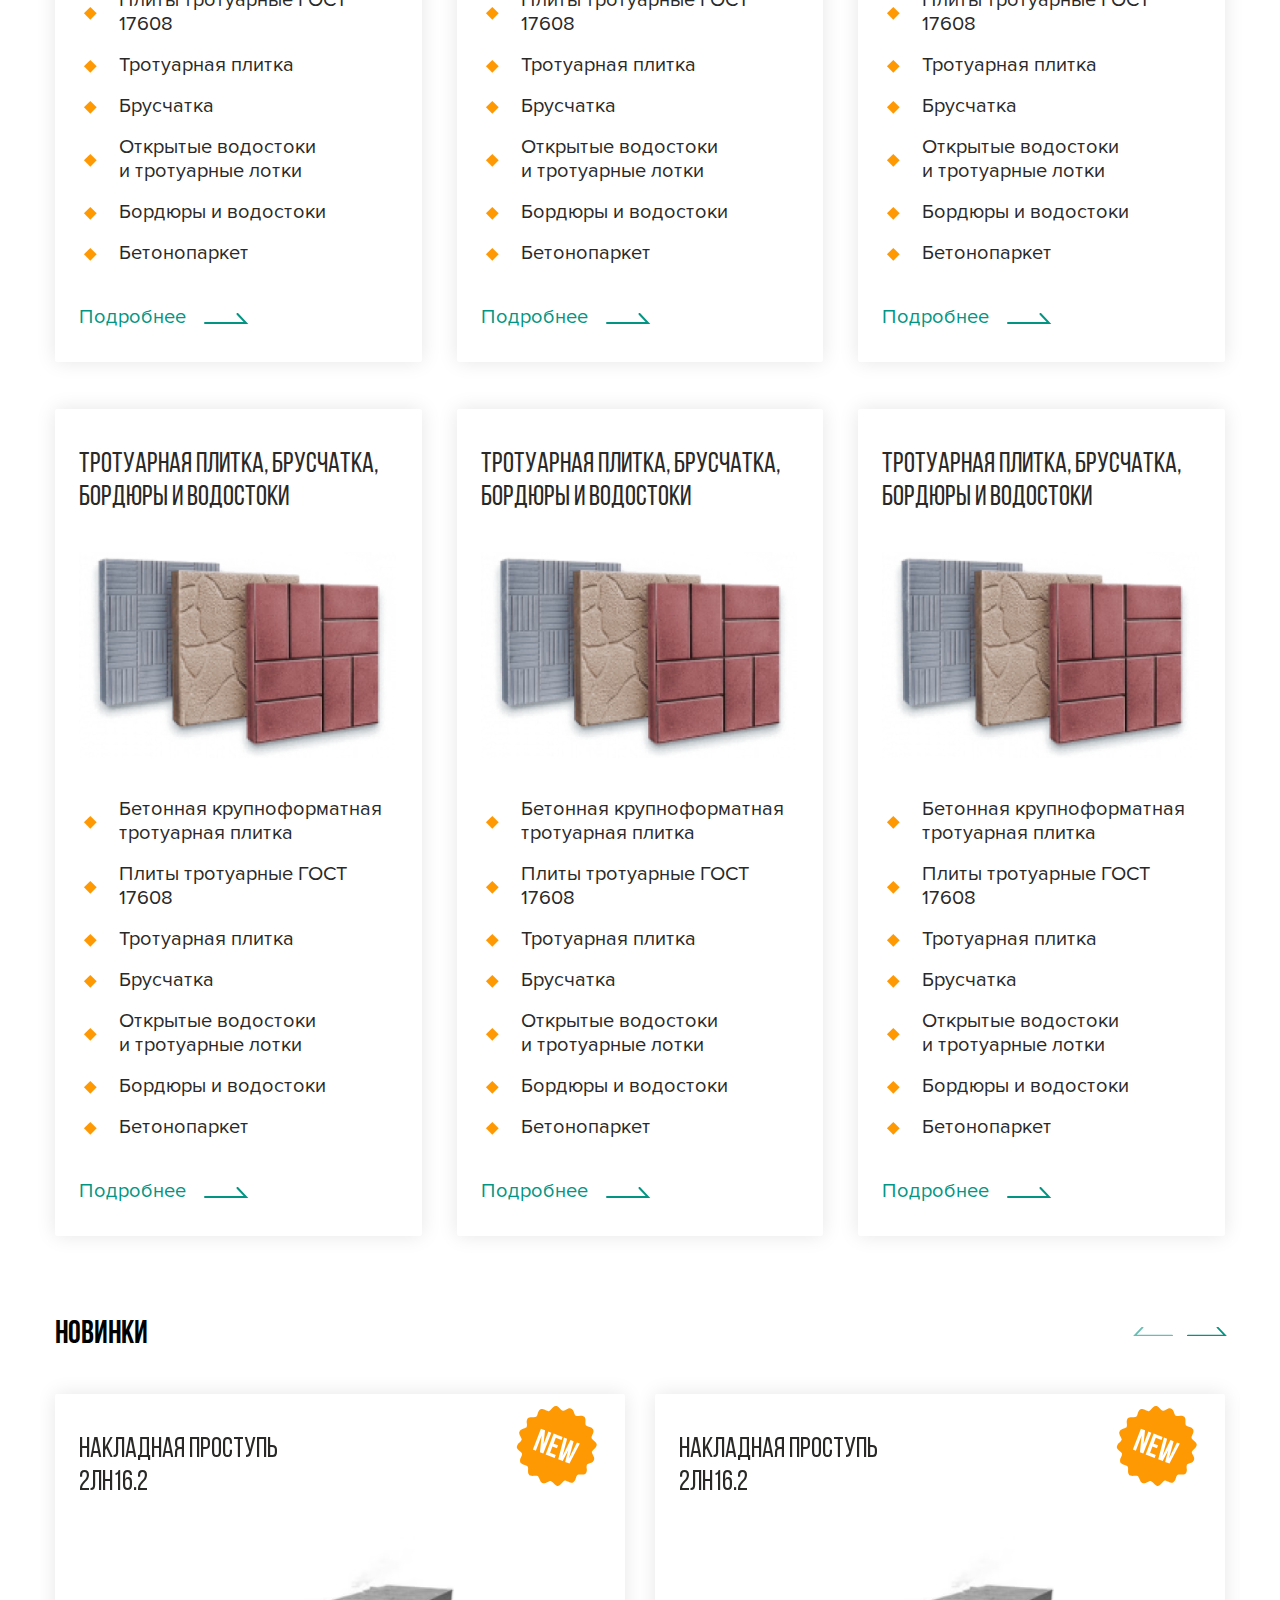
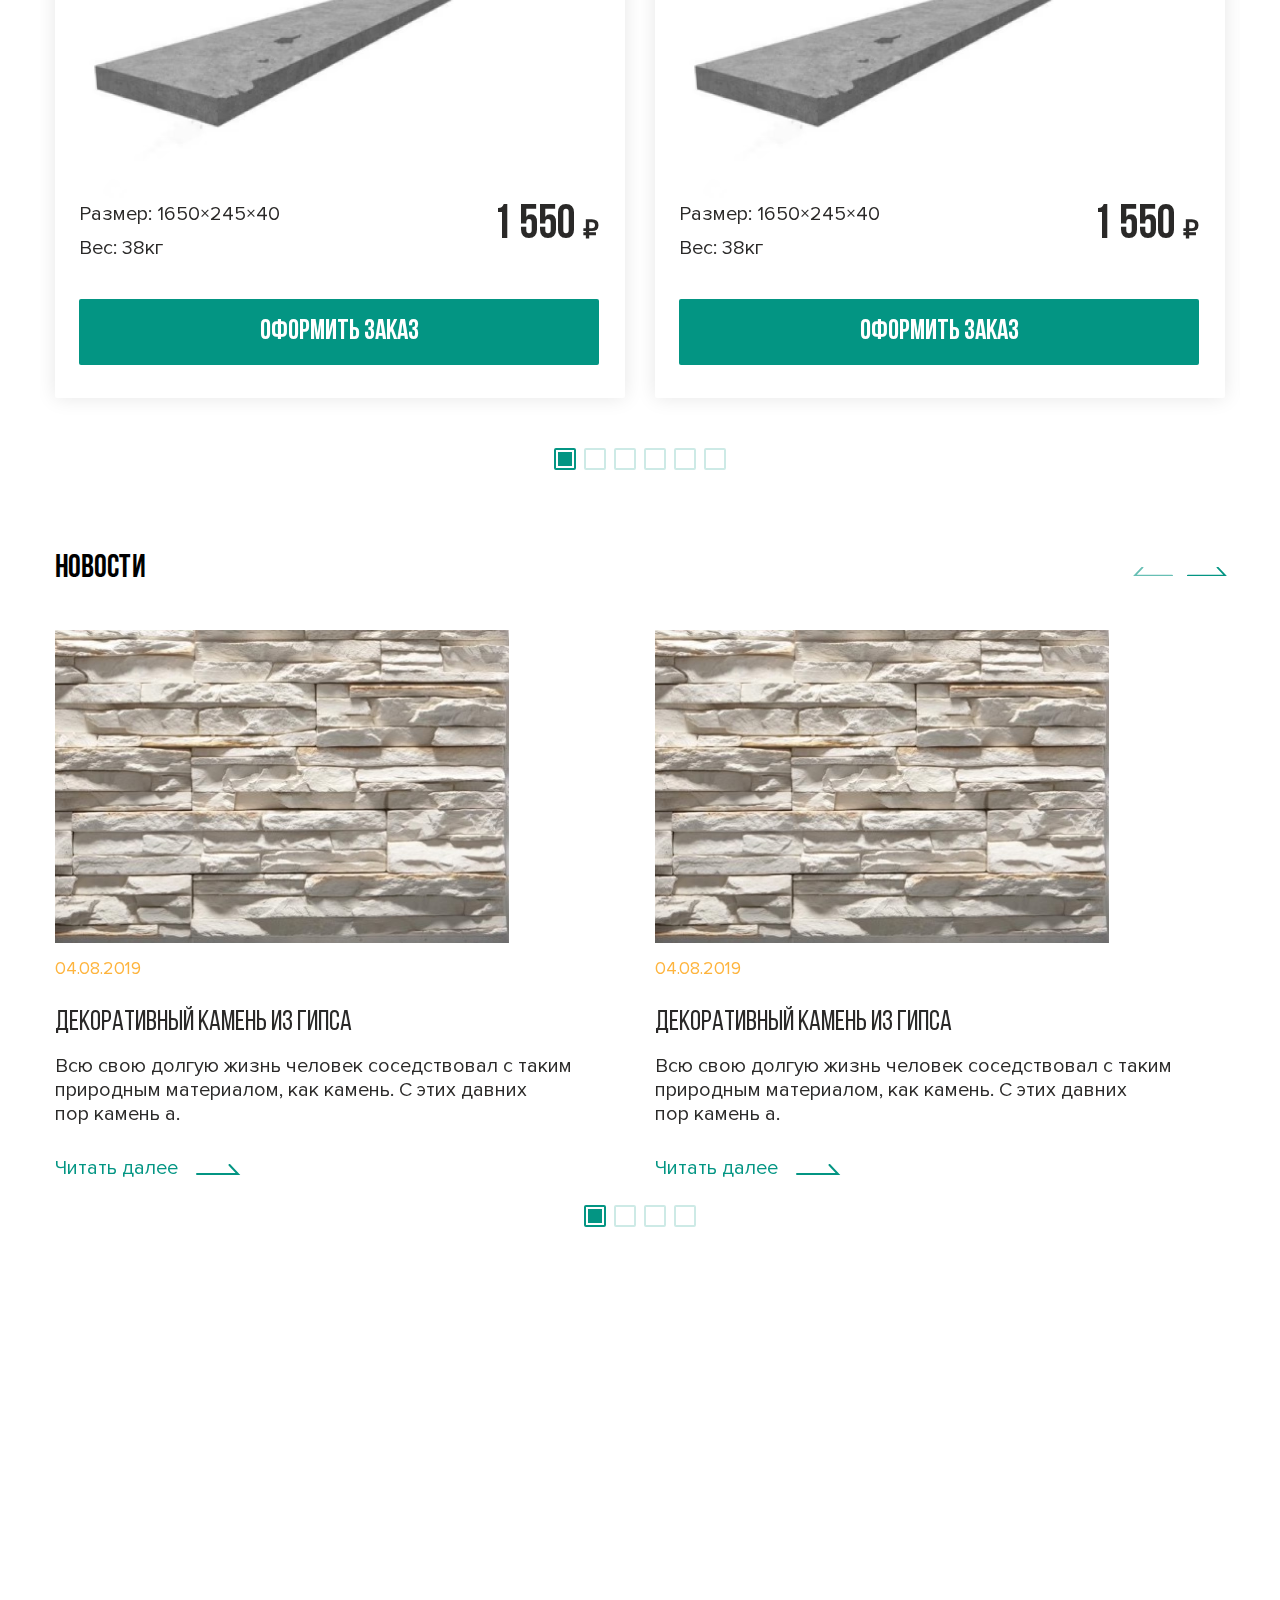
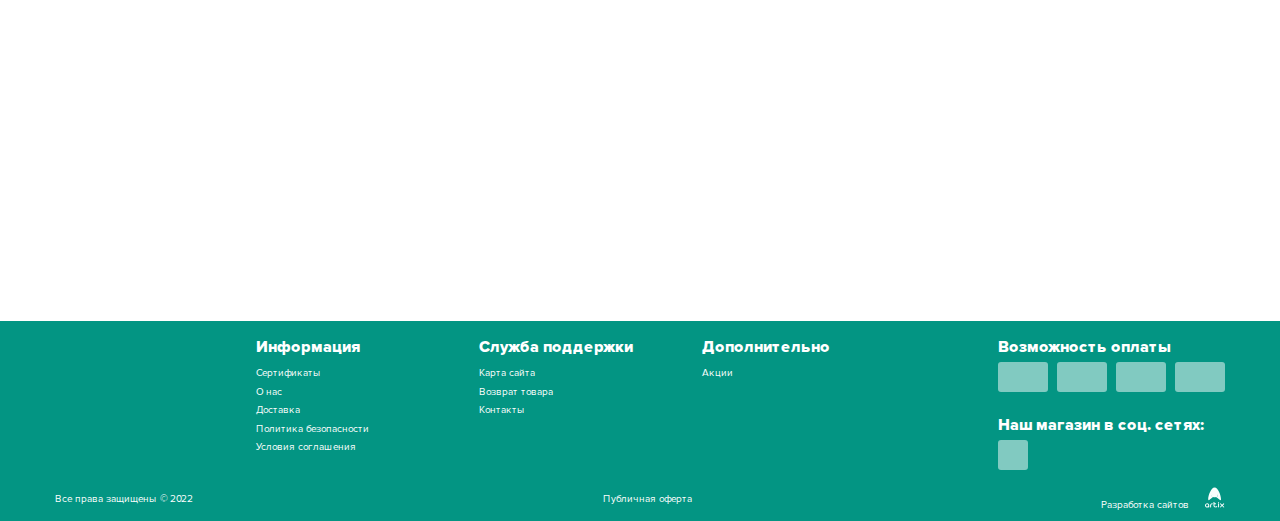
==== commit f0b65093: "Add files via upload" ====
--- a/docs/index.html
+++ b/docs/index.html
@@ -31,17 +31,19 @@
           <svg class="header-contacts__icon">
             <use xlink:href="img/sprite.svg#map"></use>
           </svg>
-          г. Нижний Новгород, ул. Федосеенко, 45</address>
+          <span class="header-contacts__text">г. Нижний Новгород, ул. Федосеенко, 45</span> </address>
         <a href="mailto:plitkaikamen-nn@yandex.ru" class="header-contacts__mail">
           <svg class="header-contacts__icon">
             <use xlink:href="img/sprite.svg#mail"></use>
           </svg>
-          plitkaikamen-nn@yandex.ru</a>
+          <span class="header-contacts__text">plitkaikamen-nn@yandex.ru</span></span>
+        </a>
         <a href="tel:+7956165757" class="header-contacts__tel">
           <svg class="header-contacts__icon">
             <use xlink:href="img/sprite.svg#tel"></use>
           </svg>
-          +7 950 616-57-57</a>
+          <span class="header-contacts__text">+7 950 616-57-57</span>
+        </a>
       </div>
       <div class="lk">
         <a href="#" class="lk__login">
@@ -56,24 +58,30 @@
         </a>
       </div>
     </div>
-    <nav class="nav">
+    <div class="header__bottom">
       <div class="container nav__container">
-        <ul class="list-reset nav__list">
-          <li class="nav__item"><a href="#" class="nav__link">Каталог товаров</a></li>
-          <li class="nav__item"><a href="#" class="nav__link">О компании</a></li>
-          <li class="nav__item"><a href="#" class="nav__link">Новости</a></li>
-          <li class="nav__item"><a href="#" class="nav__link">Статьи</a></li>
-          <li class="nav__item"><a href="#" class="nav__link">Акции</a></li>
-          <li class="nav__item"><a href="#" class="nav__link">Оплата и доставка</a></li>
-          <li class="nav__item"><a href="#" class="nav__link">Контакты</a></li>
-        </ul>
-        <a href="#" class="">
+        <nav class="nav" data-menu data-menu-overlay>
+          <ul class="list-reset nav__list">
+            <li class="nav__item"><a href="#" class="nav__link">Каталог товаров</a></li>
+            <li class="nav__item"><a href="#" class="nav__link">О компании</a></li>
+            <li class="nav__item"><a href="#" class="nav__link">Новости</a></li>
+            <li class="nav__item"><a href="#" class="nav__link">Статьи</a></li>
+            <li class="nav__item"><a href="#" class="nav__link">Акции</a></li>
+            <li class="nav__item"><a href="#" class="nav__link">Оплата и доставка</a></li>
+            <li class="nav__item"><a href="#" class="nav__link">Контакты</a></li>
+          </ul>
+        </nav>
+        <a href="#" class="header__bottom-search">
           <svg class="header__search">
             <use xlink:href="img/sprite.svg#search"></use>
           </svg>
         </a>
       </div>
-    </nav>
+
+      <button class="burger" aria-label="Открыть меню" aria-expanded="false" data-burger>
+        <span class="burger__line"></span>
+      </button>
+    </div>
   </div>
 </header>
 
@@ -496,8 +504,6 @@
       </div>
     </div>
     <div class="post__pagination"></div>
-  </div>
-
   </div>
 </section>
 
@@ -558,7 +564,7 @@
               <picture>
                 <source srcset="./img/card-3.avif" type="image/avif">
                 <source srcset="./img/card-3.webp" type="image/webp">
-                <img loading="lazy" src="../img/card-3.png" class="image" width="26" height="16" alt="Карта">
+                <img loading="lazy" src="./img/card-3.png" class="image" width="26" height="16" alt="Карта">
               </picture>
             </a>
             <a href="#" class="footer__nav-link">
@@ -569,13 +575,13 @@
               </picture>
             </a>
           </div>
-          <div class="footer__nav footer__nav--social">
+          <div class="footer__nav footer__nav">
             <h3 class="footer__nav-title">Наш магазин в соц. сетях:</h3>
-            <a href="#" class="footer__nav-link">
+            <a href="#" class="footer__nav-link-social">
               <picture>
                 <source srcset="./img/inst.avif" type="image/avif">
                 <source srcset="./img/inst.webp" type="image/webp">
-                <img loading="lazy" src="./img/inst.png" class="image" width="18" height="18" alt="">
+                <img loading="lazy" src="./img/inst.png" class="image" width="24" height="24" alt="">
               </picture>
             </a>
           </div>
@@ -586,7 +592,7 @@
       <span class="footer__link">Все права защищены © 2022</span>
       <a href="#" class="footer__link">Публичная оферта</a>
       <a href="#" class="footer__link">
-       <span>Разработка сайтов</span>
+        <span>Разработка сайтов</span>
         <svg class="footer__artix">
           <use xlink:href="img/sprite.svg#artix"></use>
         </svg>
--- a/docs/css/main.css
+++ b/docs/css/main.css
@@ -1,15 +1,26 @@
 :root {
   --font-family: "ProximaNova", sans-serif;
-  --content-width: 1920px;
-  --container-offset: 15px;
+  --content-large-width: 1920px;
+  --content-medium-width: 1440px;
+  --content-width: 1170px;
+  --container-offset: 20px;
+  --container-large-width: calc(var(--content-large-width) + (var(--container-offset) * 2));
+  --container-medium-width: calc(var(--content-medium-width) + (var(--container-offset) * 2));
   --container-width: calc(var(--content-width) + (var(--container-offset) * 2));
   --grid-gap: 47px 35px;
+  --primary-color: #2A2928;
+  --primary-color-hover: rgba(42, 41, 40, 0.7);
   --light-color: #fff;
+  --light-color-hover: rgba(255, 255, 255, 0.7);
   --decor-color:#FF9903;
   --date-color:#FEB43D;
-  --primary-color: #2A2928;
   --bg-nav-color: #039583;
+  --bg-nav-color-hover: rgba(3, 149, 131, 0.7);
   --bg-color: #039583;
+  --lk-color: #00504B;
+  --lk-color-hover: rgba(0, 80, 75, 0.7);
+  --footerLink-color:#FAFEFD;
+  --footerLink-color-hover:rgba(250, 254, 253, 0.7);
 }
 
 /* stylelint-disable */
@@ -143,7 +154,17 @@
 .container {
   margin: 0 auto;
   padding: 0 var(--container-offset);
-  max-width: var(--container-width);
+  max-width: var(--container-large-width);
+}
+@media (max-width: 1921px) {
+  .container {
+    max-width: var(--container-medium-width);
+  }
+}
+@media (max-width: 1366px) {
+  .container {
+    max-width: var(--container-width);
+  }
 }
 
 .js-focus-visible :focus:not(.focus-visible) {
@@ -243,6 +264,97 @@
   padding-top: 20px;
 }
 
+.burger {
+  --burger-width: 33px;
+  --burger-height: 26px;
+  --burger-line-height: 4px;
+  position: relative;
+  border: none;
+  padding: 0;
+  width: var(--burger-width);
+  height: var(--burger-height);
+  color: #0FC1AF;
+  border-radius: 5px;
+  background-color: transparent;
+  cursor: pointer;
+  display: none;
+}
+.burger::before, .burger::after {
+  content: "";
+  position: absolute;
+  left: 0;
+  width: 100%;
+  height: var(--burger-line-height);
+  background-color: currentColor;
+  -webkit-transition: top 0.3s ease-in-out, -webkit-transform 0.3s ease-in-out;
+  transition: top 0.3s ease-in-out, -webkit-transform 0.3s ease-in-out;
+  -o-transition: transform 0.3s ease-in-out, top 0.3s ease-in-out;
+  transition: transform 0.3s ease-in-out, top 0.3s ease-in-out;
+  transition: transform 0.3s ease-in-out, top 0.3s ease-in-out, -webkit-transform 0.3s ease-in-out;
+  border-radius: 5px;
+}
+.burger::before {
+  top: 0;
+}
+.burger::after {
+  top: calc(100% - var(--burger-line-height));
+}
+.burger__line {
+  position: absolute;
+  left: 0;
+  top: 50%;
+  width: 100%;
+  height: var(--burger-line-height);
+  background-color: currentColor;
+  -webkit-transform: translateY(-50%);
+  -ms-transform: translateY(-50%);
+  transform: translateY(-50%);
+  -webkit-transition: -webkit-transform 0.3s ease-in-out;
+  transition: -webkit-transform 0.3s ease-in-out;
+  -o-transition: transform 0.3s ease-in-out;
+  transition: transform 0.3s ease-in-out;
+  transition: transform 0.3s ease-in-out, -webkit-transform 0.3s ease-in-out;
+}
+.burger--active::before {
+  top: 50%;
+  -webkit-transform: rotate(45deg);
+  -ms-transform: rotate(45deg);
+  transform: rotate(45deg);
+  -webkit-transition: top 0.3s ease-in-out, -webkit-transform 0.3s ease-in-out;
+  transition: top 0.3s ease-in-out, -webkit-transform 0.3s ease-in-out;
+  -o-transition: transform 0.3s ease-in-out, top 0.3s ease-in-out;
+  transition: transform 0.3s ease-in-out, top 0.3s ease-in-out;
+  transition: transform 0.3s ease-in-out, top 0.3s ease-in-out, -webkit-transform 0.3s ease-in-out;
+}
+.burger--active::after {
+  top: 50%;
+  -webkit-transform: rotate(-45deg);
+  -ms-transform: rotate(-45deg);
+  transform: rotate(-45deg);
+  -webkit-transition: top 0.3s ease-in-out, -webkit-transform 0.3s ease-in-out;
+  transition: top 0.3s ease-in-out, -webkit-transform 0.3s ease-in-out;
+  -o-transition: transform 0.3s ease-in-out, top 0.3s ease-in-out;
+  transition: transform 0.3s ease-in-out, top 0.3s ease-in-out;
+  transition: transform 0.3s ease-in-out, top 0.3s ease-in-out, -webkit-transform 0.3s ease-in-out;
+}
+.burger--active .burger__line {
+  -webkit-transform: scale(0);
+  -ms-transform: scale(0);
+  transform: scale(0);
+  -webkit-transition: -webkit-transform 0.3s ease-in-out;
+  transition: -webkit-transform 0.3s ease-in-out;
+  -o-transition: transform 0.3s ease-in-out;
+  transition: transform 0.3s ease-in-out;
+  transition: transform 0.3s ease-in-out, -webkit-transform 0.3s ease-in-out;
+}
+@media (max-width: 1024px) {
+  .burger {
+    display: block;
+    margin-left: 20px;
+    margin-top: -25px;
+  }
+}
+
 .header {
   padding-top: 10px;
 }
@@ -253,6 +365,20 @@
   -webkit-box-pack: justify;
   -ms-flex-pack: justify;
   justify-content: space-between;
+}
+.header__bottom {
+  background-color: var(--bg-nav-color);
+  padding-top: 15px;
+  padding-bottom: 15px;
+  position: absolute;
+  top: 72px;
+  left: 0;
+  width: 100%;
+}
+@media (max-width: 1240px) {
+  .header__bottom-search {
+    margin-left: auto;
+  }
 }
 
 .header-contacts {
@@ -269,6 +395,27 @@
   -ms-transform: translate(11.5%, -12px);
   transform: translate(11.5%, -12px);
 }
+@media (max-width: 1921px) {
+  .header-contacts {
+    -webkit-transform: translate(0%, -12px);
+    -ms-transform: translate(0%, -12px);
+    transform: translate(0%, -12px);
+  }
+}
+@media (max-width: 1366px) {
+  .header-contacts {
+    -webkit-transform: translate(10px, -12px);
+    -ms-transform: translate(10px, -12px);
+    transform: translate(10px, -12px);
+  }
+}
+@media (max-width: 768px) {
+  .header-contacts {
+    -webkit-transform: translate(26px, -12px);
+    -ms-transform: translate(26px, -12px);
+    transform: translate(26px, -12px);
+  }
+}
 .header-contacts__icon {
   width: 30px;
   height: 30px;
@@ -287,6 +434,11 @@
   font-size: 16px;
   line-height: 19px;
   color: var(--primary-color);
+}
+@media (max-width: 1240px) {
+  .header-contacts__address {
+    font-size: 12px;
+  }
 }
 .header-contacts__mail {
   display: -webkit-box;
@@ -300,6 +452,32 @@
   font-size: 16px;
   line-height: 19px;
   color: var(--primary-color);
+  -webkit-transition: color 0.3s ease-in-out;
+  -o-transition: color 0.3s ease-in-out;
+  transition: color 0.3s ease-in-out;
+}
+@media (max-width: 1921px) {
+  .header-contacts__mail {
+    margin-left: 60px;
+  }
+}
+@media (max-width: 1366px) {
+  .header-contacts__mail {
+    margin-left: 30px;
+  }
+}
+@media (max-width: 1240px) {
+  .header-contacts__mail {
+    font-size: 12px;
+  }
+}
+@media (max-width: 768px) {
+  .header-contacts__mail {
+    margin-left: 15px;
+  }
+}
+.header-contacts__mail:hover {
+  color: var(--primary-color-hover);
 }
 .header-contacts__tel {
   display: -webkit-box;
@@ -314,6 +492,35 @@
   line-height: 34px;
   font-family: "BebasNeue", sans-serif;
   color: var(--primary-color);
+  -webkit-transition: color 0.3s ease-in-out;
+  -o-transition: color 0.3s ease-in-out;
+  transition: color 0.3s ease-in-out;
+}
+@media (max-width: 1921px) {
+  .header-contacts__tel {
+    margin-left: 60px;
+  }
+}
+@media (max-width: 1366px) {
+  .header-contacts__tel {
+    margin-left: 30px;
+  }
+}
+@media (max-width: 768px) {
+  .header-contacts__tel {
+    margin-left: 15px;
+  }
+}
+.header-contacts__tel:hover {
+  color: var(--primary-color-hover);
+}
+.header-contacts__tel .header-contacts__text {
+  display: block;
+}
+@media (max-width: 1024px) {
+  .header-contacts__text {
+    display: none;
+  }
 }
 
 .lk {
@@ -330,12 +537,24 @@
 .lk__icon-login {
   width: 39px;
   height: 39px;
-  fill: #00504B;
+  fill: var(--lk-color);
+  -webkit-transition: fill 0.3s ease-in-out;
+  -o-transition: fill 0.3s ease-in-out;
+  transition: fill 0.3s ease-in-out;
+}
+.lk__icon-login:hover {
+  fill: var(--lk-color-hover);
 }
 .lk__icon-cart {
   width: 49px;
   height: 47px;
-  fill: #00504B;
+  fill: var(--lk-color);
+  -webkit-transition: fill 0.3s ease-in-out;
+  -o-transition: fill 0.3s ease-in-out;
+  transition: fill 0.3s ease-in-out;
+}
+.lk__icon-cart:hover {
+  fill: var(--lk-color-hover);
 }
 .lk__login {
   padding: 16px;
@@ -343,18 +562,40 @@
   border-left: 1px solid rgba(15, 193, 175, 0.2);
   border-right: 1px solid rgba(15, 193, 175, 0.2);
 }
+@media (max-width: 1366px) {
+  .lk__login {
+    padding: 16px;
+  }
+}
 .lk__cart {
-  margin-left: 13px;
-}
-
-.nav {
-  background-color: var(--bg-nav-color);
-  padding-top: 15px;
-  padding-bottom: 15px;
-  position: absolute;
-  top: 72px;
-  left: 0;
-  width: 100%;
+  padding: 14px 0 14px 14px;
+}
+@media (max-width: 1366px) {
+  .lk__cart {
+    padding: 14px;
+  }
+}
+
+@media (max-width: 1024px) {
+  .nav {
+    position: fixed;
+    right: 0;
+    top: 0;
+    overflow-y: auto;
+    padding: 75px 45px 45px;
+    height: 100vh;
+    background-color: var(--bg-nav-color);
+    -webkit-box-shadow: 2px 0px 8px #494949;
+    box-shadow: 2px 0px 8px #494949;
+    -webkit-transform: translateX(100%);
+    -ms-transform: translateX(100%);
+    transform: translateX(100%);
+    -webkit-transition: -webkit-transform 0.3s ease-in-out;
+    transition: -webkit-transform 0.3s ease-in-out;
+    -o-transition: transform 0.3s ease-in-out;
+    transition: transform 0.3s ease-in-out;
+    transition: transform 0.3s ease-in-out, -webkit-transform 0.3s ease-in-out;
+  }
 }
 .nav__container {
   display: -webkit-box;
@@ -375,8 +616,25 @@
   -ms-flex-pack: start;
   justify-content: flex-start;
 }
+@media (max-width: 1024px) {
+  .nav__list {
+    -webkit-box-orient: vertical;
+    -webkit-box-direction: normal;
+    -ms-flex-direction: column;
+    flex-direction: column;
+    -webkit-box-align: start;
+    -ms-flex-align: start;
+    align-items: flex-start;
+  }
+}
 .nav__item:not(:last-child) {
   margin-right: 61px;
+}
+@media (max-width: 1024px) {
+  .nav__item:not(:last-child) {
+    margin-right: 15px;
+    margin-bottom: 10px;
+  }
 }
 .nav__item:first-child {
   border-right: 1px solid rgba(15, 193, 175, 0.2);
@@ -387,6 +645,13 @@
   margin-bottom: -22px;
   margin-right: 34px;
   position: relative;
+}
+@media (max-width: 1024px) {
+  .nav__item:first-child {
+    border-right: none;
+    margin-bottom: 0px;
+    padding-bottom: 10px;
+  }
 }
 .nav__item:first-child::before {
   content: "";
@@ -400,17 +665,49 @@
   -ms-transform: translateY(-50%);
   transform: translateY(-50%);
 }
+@media (max-width: 1024px) {
+  .nav__item:first-child::before {
+    display: none;
+  }
+}
 .nav__link {
   font-weight: 800;
   font-size: 16px;
   line-height: 16px;
   color: var(--light-color);
+  -webkit-transition: color 0.3s ease-in-out;
+  -o-transition: color 0.3s ease-in-out;
+  transition: color 0.3s ease-in-out;
+}
+@media (max-width: 1240px) {
+  .nav__link {
+    font-size: 14px;
+  }
+}
+.nav__link:hover {
+  color: var(--light-color-hover);
 }
 
 .header__search {
   width: 27px;
   height: 27px;
   fill: #0FC1AF;
+}
+@media (max-width: 1240px) {
+  .header__search {
+    margin-right: 20px;
+  }
+}
+@media (max-width: 1024px) {
+  .header__search {
+    margin-right: 0px;
+  }
+}
+
+.menu--active {
+  -webkit-transform: translateX(0);
+  -ms-transform: translateX(0);
+  transform: translateX(0);
 }
 
 .cards {
@@ -419,6 +716,11 @@
   -ms-grid-columns: (1fr)[12];
   grid-template-columns: repeat(12, 1fr);
   gap: var(--grid-gap);
+}
+@media (max-width: 768px) {
+  .cards {
+    gap: 20px 35px;
+  }
 }
 .cards__item {
   -ms-grid-column-span: 3;
@@ -439,19 +741,38 @@
   -ms-flex-align: start;
   align-items: flex-start;
 }
+@media (max-width: 1921px) {
+  .cards__item {
+    -ms-grid-column-span: 4;
+    grid-column: 4 span;
+  }
+}
+@media (max-width: 768px) {
+  .cards__item {
+    -ms-grid-column-span: 6;
+    grid-column: 6 span;
+    padding: 30px 14px 33px 17px;
+  }
+}
 .cards__link {
   font-size: 20px;
   line-height: 24px;
   color: var(--bg-nav-color);
   position: relative;
+  -webkit-transition: opacity 0.3s ease-in-out;
+  -o-transition: opacity 0.3s ease-in-out;
+  transition: opacity 0.3s ease-in-out;
+}
+.cards__link:hover {
+  opacity: 0.7;
 }
 .cards__link::before {
   content: "";
   position: absolute;
   right: -63px;
   top: 8px;
-  width: 41px;
-  height: 9px;
+  width: 45px;
+  height: 11px;
   background-image: url(../img/arr-card.svg);
 }
 .cards__title {
@@ -461,6 +782,13 @@
   color: var(--primary-color);
   margin: 0;
   margin-bottom: 38px;
+}
+@media (max-width: 768px) {
+  .cards__title {
+    font-size: 24px;
+    line-height: 36px;
+    margin-bottom: 26px;
+  }
 }
 .cards__item-item {
   font-weight: 400;
@@ -485,8 +813,18 @@
 .cards__item-item:not(:last-child) {
   margin-bottom: 20px;
 }
+@media (max-width: 1366px) {
+  .cards__item-item:not(:last-child) {
+    margin-bottom: 17px;
+  }
+}
 .cards__item-item:last-child {
   margin-bottom: 40px;
+}
+@media (max-width: 768px) {
+  .cards__item-item:last-child {
+    margin-bottom: 30px;
+  }
 }
 .cards__image {
   margin-bottom: 35px;
@@ -504,6 +842,11 @@
   width: 100%;
   margin-bottom: 39px;
 }
+@media (max-width: 768px) {
+  .cards__wrapper {
+    margin-bottom: 50px;
+  }
+}
 .cards__desc-text {
   margin: 0;
   font-weight: 400;
@@ -526,7 +869,7 @@
   font-size: 25px;
 }
 .cards__btn {
-  background-color: #039583;
+  background-color: var(--bg-nav-color);
   border-radius: 2px;
   display: inline-block;
   font-family: "BebasNeue";
@@ -536,11 +879,29 @@
   color: var(--light-color);
   padding: 14px 0;
   width: 100%;
+  -webkit-transition: background-color 0.3s ease-in-out;
+  -o-transition: background-color 0.3s ease-in-out;
+  transition: background-color 0.3s ease-in-out;
+}
+.cards__btn:hover {
+  background-color: var(--bg-nav-color-hover);
 }
 
 .catalog {
-  padding-top: 105px;
+  padding-top: 100px;
   padding-bottom: 100px;
+}
+@media (max-width: 1366px) {
+  .catalog {
+    padding-top: 88px;
+    padding-bottom: 80px;
+  }
+}
+@media (max-width: 768px) {
+  .catalog {
+    padding-top: 70px;
+    padding-bottom: 60px;
+  }
 }
 .catalog__title {
   font-family: "BebasNeue";
@@ -551,9 +912,30 @@
   margin: 0;
   margin-bottom: 46px;
 }
+@media (max-width: 768px) {
+  .catalog__title {
+    font-size: 36px;
+    margin-bottom: 23px;
+  }
+}
 
 .new {
   padding-bottom: 95px;
+}
+@media (max-width: 1921px) {
+  .new {
+    padding-bottom: 65px;
+  }
+}
+@media (max-width: 1366px) {
+  .new {
+    padding-bottom: 40px;
+  }
+}
+@media (max-width: 768px) {
+  .new {
+    padding-bottom: 25px;
+  }
 }
 .new__title {
   font-family: "BebasNeue";
@@ -562,6 +944,18 @@
   line-height: 38px;
   margin: 0;
   margin-bottom: 25px;
+}
+@media (max-width: 1366px) {
+  .new__title {
+    margin-bottom: 40px;
+  }
+}
+@media (max-width: 768px) {
+  .new__title {
+    font-size: 28px;
+    line-height: 38px;
+    margin-bottom: 55px;
+  }
 }
 .new__sale {
   position: relative;
@@ -576,6 +970,12 @@
   background-image: url(../img/new-sale.svg);
   background-repeat: no-repeat;
 }
+@media (max-width: 768px) {
+  .new__sale::before {
+    top: 10px;
+    right: 10px;
+  }
+}
 .new__content {
   position: relative;
   padding-top: 60px;
@@ -585,10 +985,27 @@
   margin-left: -15px;
   margin-right: -15px;
 }
+@media (max-width: 1366px) {
+  .new__content {
+    padding-top: 77px;
+    margin-top: -77px;
+    padding-bottom: 35px;
+  }
+}
+@media (max-width: 768px) {
+  .new__content {
+    padding-top: 43px;
+  }
+}
 .new__btns {
   position: absolute;
-  top: 0;
+  top: 5px;
   right: 12px;
+}
+@media (max-width: 768px) {
+  .new__btns {
+    top: -10px;
+  }
 }
 .new__slider-btn {
   background-position: center;
@@ -610,6 +1027,11 @@
 .new__pagination {
   text-align: center;
   margin-top: 50px;
+}
+@media (max-width: 768px) {
+  .new__pagination {
+    margin-top: 20px;
+  }
 }
 .new__pagination .swiper-pagination-bullet {
   border: 2px solid #039583;
@@ -635,6 +1057,11 @@
   -ms-transform: translate(-50%, -50%);
   transform: translate(-50%, -50%);
 }
+@media (max-width: 1366px) {
+  .new .cards__title {
+    width: 200px;
+  }
+}
 
 .swiper-button-disabled {
   opacity: 0.6;
@@ -642,6 +1069,16 @@
 
 .post {
   padding-bottom: 90px;
+}
+@media (max-width: 1366px) {
+  .post {
+    padding-bottom: 70px;
+  }
+}
+@media (max-width: 768px) {
+  .post {
+    padding-bottom: 55px;
+  }
 }
 .post__title {
   font-family: "BebasNeue";
@@ -651,18 +1088,40 @@
   margin: 0;
   margin-bottom: 14px;
 }
+@media (max-width: 768px) {
+  .post__title {
+    font-size: 28px;
+    line-height: 38px;
+    margin-bottom: 23px;
+  }
+}
 .post__content {
   position: relative;
   padding-top: 60px;
   padding-left: 15px;
   padding-right: 15px;
-  margin-top: -60px;
+  margin-top: -45px;
   margin-left: -15px;
   margin-right: -15px;
+}
+@media (max-width: 1921px) {
+  .post__content {
+    padding-top: 73px;
+  }
+}
+@media (max-width: 768px) {
+  .post__content {
+    padding-top: 43px;
+  }
 }
 .post__pagination {
   text-align: center;
   margin-top: 50px;
+}
+@media (max-width: 1921px) {
+  .post__pagination {
+    margin-top: 25px;
+  }
 }
 .post__pagination .swiper-pagination-bullet {
   border: 2px solid #039583;
@@ -709,6 +1168,14 @@
   margin-top: 10px;
   margin-bottom: 25px;
 }
+@media (max-width: 768px) {
+  .post-card__date {
+    font-size: 16px;
+    line-height: 19px;
+    margin-top: 17px;
+    margin-bottom: 17px;
+  }
+}
 .post-card__title {
   font-family: "BebasNeue";
   font-weight: 400;
@@ -718,6 +1185,13 @@
   margin: 0;
   margin-bottom: 12px;
 }
+@media (max-width: 768px) {
+  .post-card__title {
+    font-size: 24px;
+    line-height: 38px;
+    margin-bottom: 5px;
+  }
+}
 .post-card__text {
   font-weight: 400;
   font-size: 20px;
@@ -726,19 +1200,32 @@
   margin: 0;
   margin-bottom: 30px;
 }
+@media (max-width: 768px) {
+  .post-card__text {
+    font-size: 18px;
+    line-height: 22px;
+    padding-bottom: 10px;
+  }
+}
 .post-card__link {
   font-size: 20px;
   line-height: 24px;
   color: var(--bg-nav-color);
   position: relative;
+  -webkit-transition: opacity 0.3s ease-in-out;
+  -o-transition: opacity 0.3s ease-in-out;
+  transition: opacity 0.3s ease-in-out;
+}
+.post-card__link:hover {
+  opacity: 0.7;
 }
 .post-card__link::before {
   content: "";
   position: absolute;
   right: -63px;
-  top: 9px;
-  width: 41px;
-  height: 9px;
+  top: 8px;
+  width: 45px;
+  height: 11px;
   background-image: url(../img/arr-card.svg);
 }
 
@@ -746,6 +1233,11 @@
   background-color: var(--bg-color);
   padding-top: 17px;
   padding-bottom: 10px;
+}
+@media (max-width: 1921px) {
+  .footer {
+    padding-top: 18px;
+  }
 }
 .footer__wrapper {
   display: -ms-grid;
@@ -758,6 +1250,12 @@
 .footer__logo {
   -ms-grid-column-span: 3;
   grid-column: 3 span;
+}
+@media (max-width: 1921px) {
+  .footer__logo {
+    -ms-grid-column-span: 2;
+    grid-column: 2 span;
+  }
 }
 .footer__right {
   -ms-grid-column-span: 9;
@@ -768,9 +1266,24 @@
   grid-template-columns: repeat(9, 1fr);
   gap: var(--grid-gap);
 }
+@media (max-width: 1366px) {
+  .footer__right {
+    -ms-grid-column-span: 10;
+    grid-column: 10 span;
+  }
+}
 .footer__nav {
   -ms-grid-column-span: 2;
   grid-column: 2 span;
+}
+.footer__nav--block {
+  -ms-grid-column-span: 3;
+  grid-column: 3 span;
+}
+@media (max-width: 1366px) {
+  .footer__nav--block {
+    margin-left: auto;
+  }
 }
 .footer__nav-title {
   font-weight: 800;
@@ -781,7 +1294,7 @@
   margin-bottom: 7px;
 }
 .footer__nav-link {
-  background: rgba(255, 255, 255, 0.5);
+  background-color: rgba(255, 255, 255, 0.5);
   border-radius: 3px;
   width: 50px;
   height: 30px;
@@ -796,6 +1309,12 @@
   -ms-flex-align: center;
   align-items: center;
   vertical-align: bottom;
+  -webkit-transition: background-color 0.3s ease-in-out;
+  -o-transition: background-color 0.3s ease-in-out;
+  transition: background-color 0.3s ease-in-out;
+}
+.footer__nav-link:hover {
+  background-color: var(--light-color);
 }
 .footer__nav-link:not(:last-child) {
   margin-right: 5px;
@@ -804,14 +1323,35 @@
   font-weight: 400;
   font-size: 10px;
   line-height: 12px;
-  color: #FAFEFD;
+  color: var(--footerLink-color);
+  -webkit-transition: color 0.3s ease-in-out;
+  -o-transition: color 0.3s ease-in-out;
+  transition: color 0.3s ease-in-out;
+}
+.footer__link:hover {
+  color: var(--footerLink-color-hover);
 }
 .footer__nav-img {
   margin-bottom: 25px;
 }
-.footer__nav--social .footer__nav-link {
+.footer__nav-link-social {
+  background-color: rgba(255, 255, 255, 0.5);
+  border-radius: 3px;
   width: 30px;
   height: 30px;
+  padding: 5px;
+  display: -webkit-inline-box;
+  display: -ms-inline-flexbox;
+  display: inline-flex;
+  -webkit-box-pack: center;
+  -ms-flex-pack: center;
+  justify-content: center;
+  -webkit-transition: background-color 0.3s ease-in-out;
+  -o-transition: background-color 0.3s ease-in-out;
+  transition: background-color 0.3s ease-in-out;
+}
+.footer__nav-link-social:hover {
+  background-color: var(--light-color);
 }
 .footer__bottom {
   display: -webkit-box;
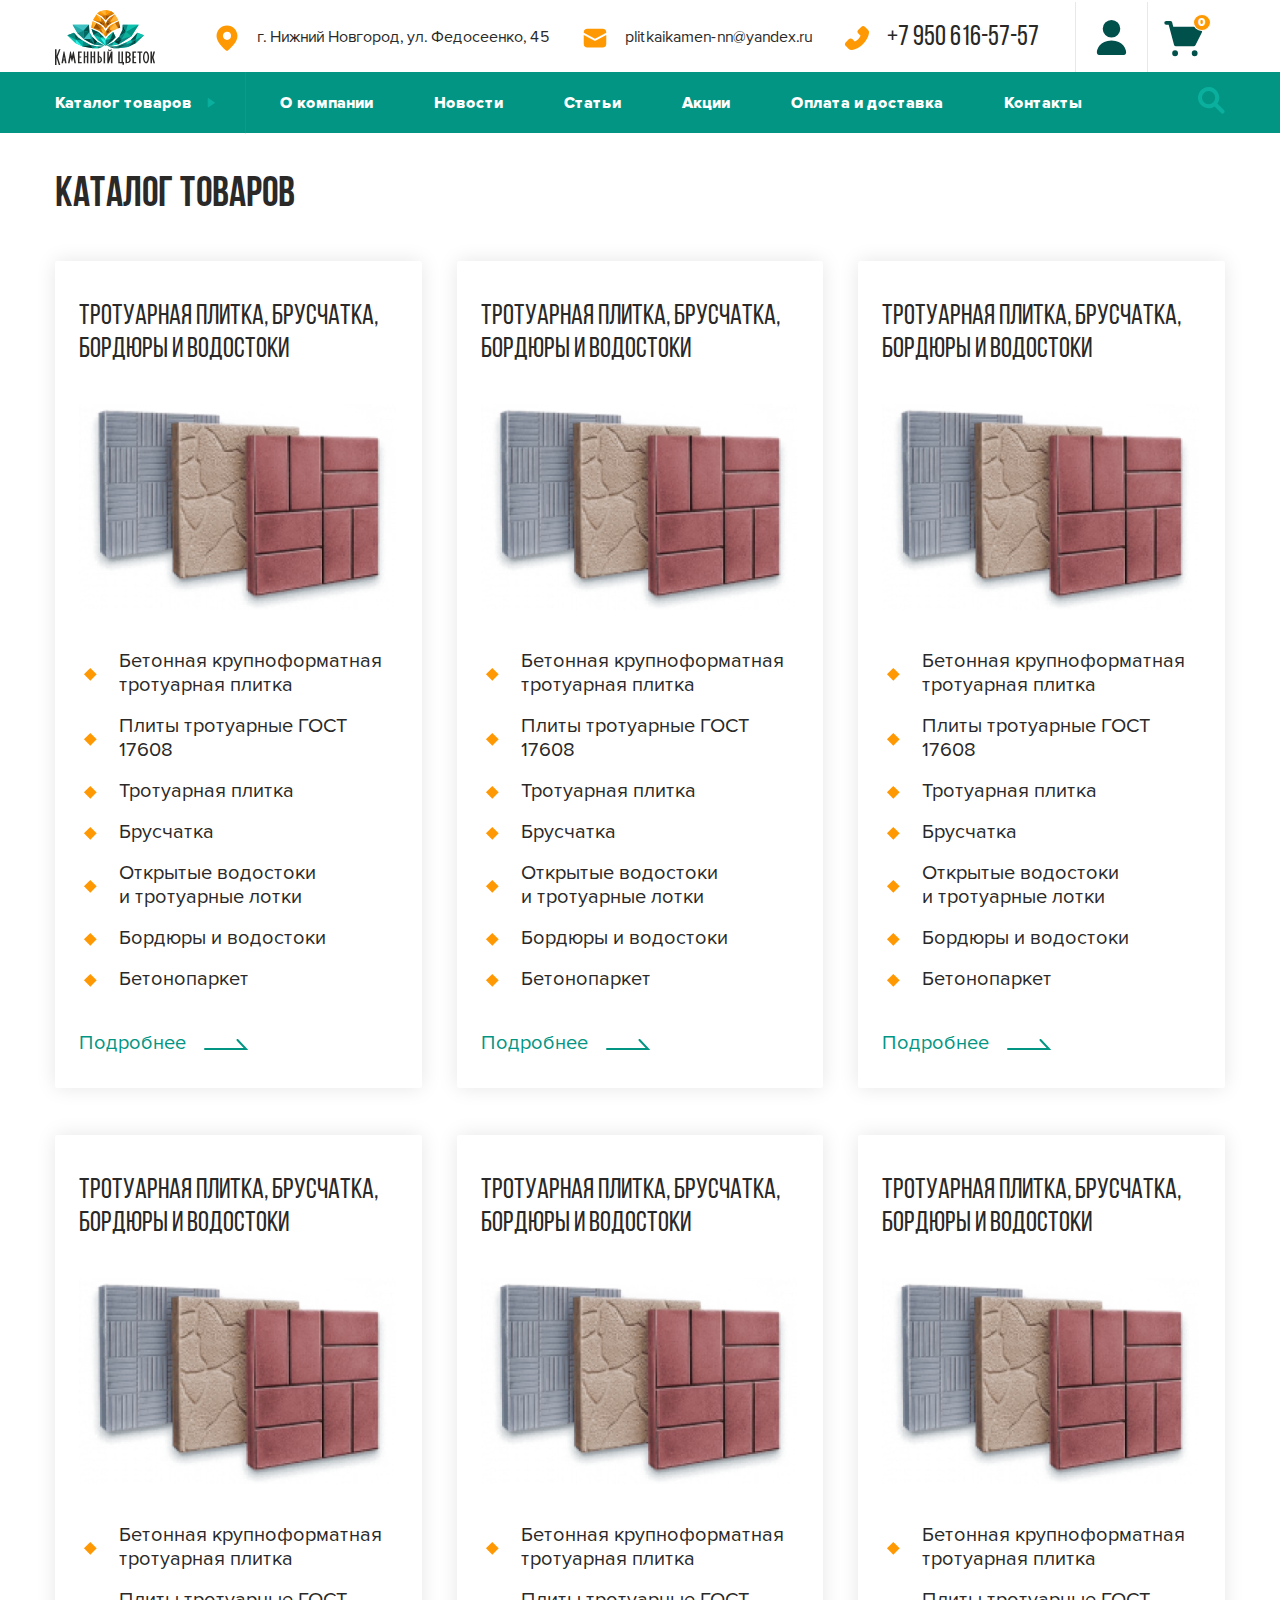
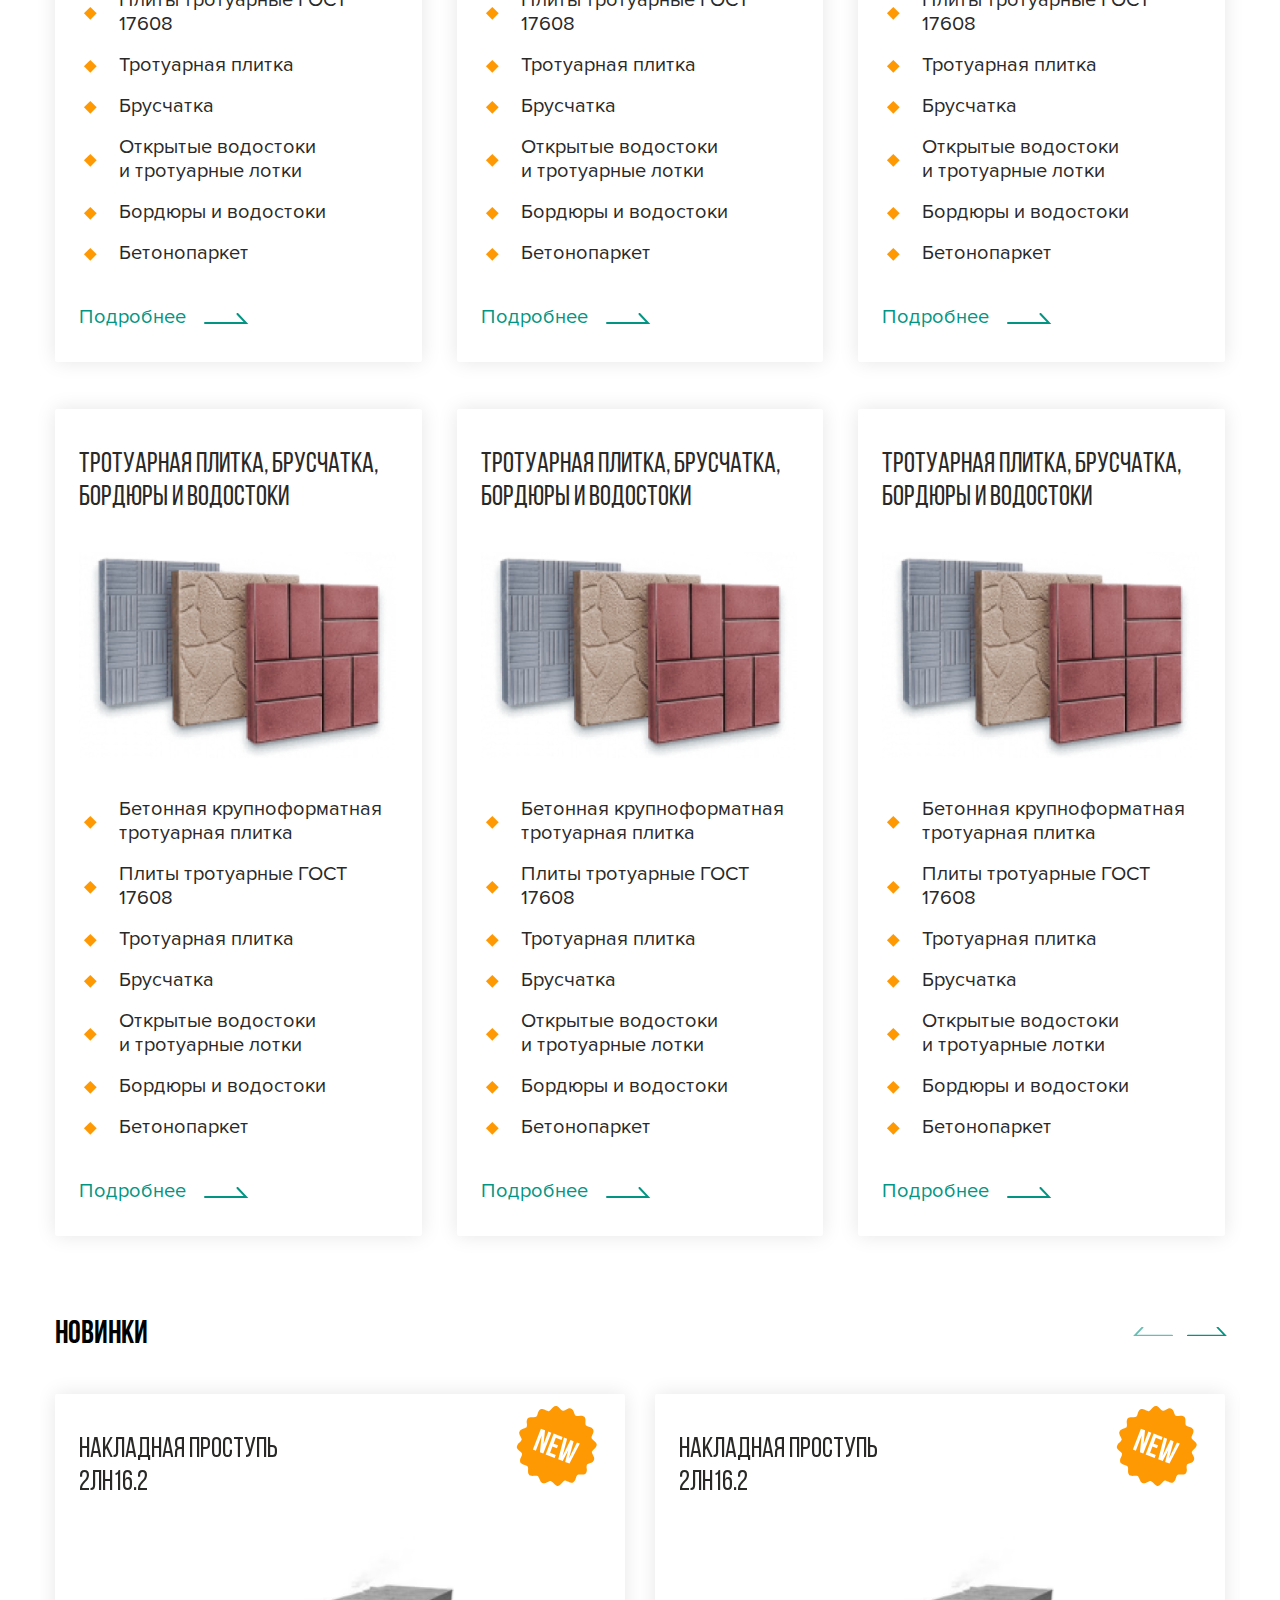
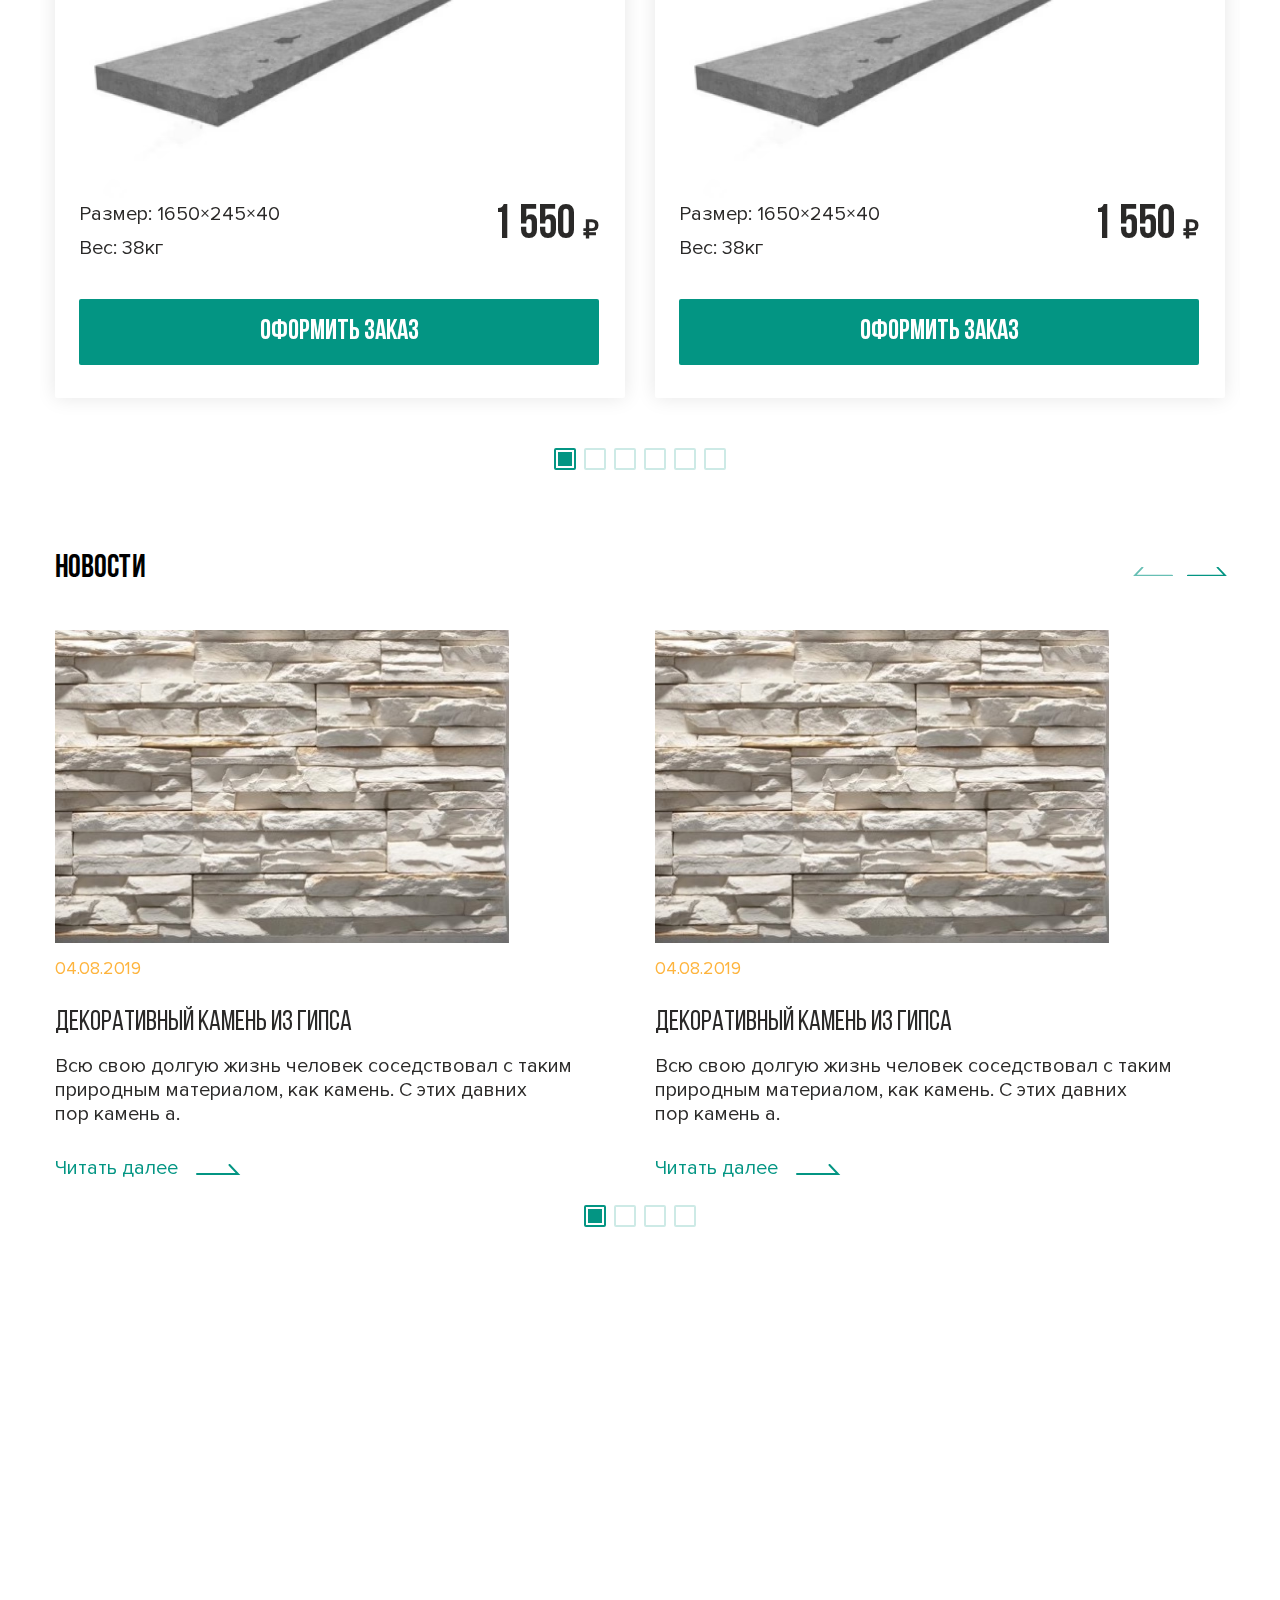
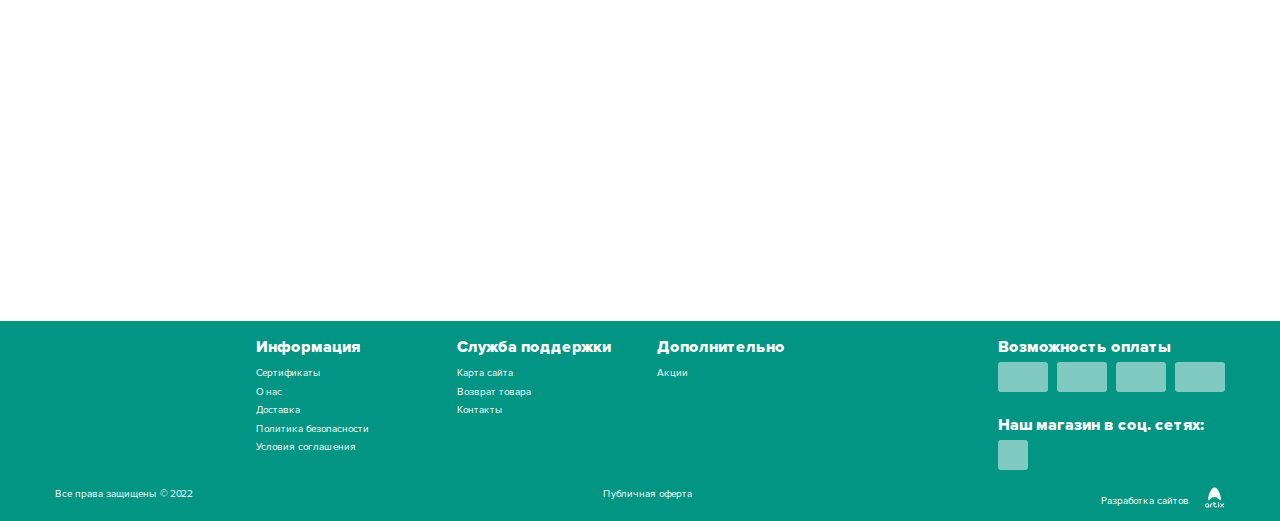
==== commit 2407766e: "адаптив до 320" ====
--- a/docs/index.html
+++ b/docs/index.html
@@ -23,7 +23,7 @@
     <header class="header">
   <div class="container">
     <div class="header__top">
-      <a href="#" class="logo">
+      <a href="#" class="header__logo">
         <img loading="lazy" src="img/logo.svg" class="image" width="100" height="55" alt="Логотип Каменный цветок">
       </a>
       <div class="header-contacts">
@@ -55,6 +55,7 @@
           <svg class="lk__icon-cart">
             <use xlink:href="img/sprite.svg#cart"></use>
           </svg>
+          <span class="lk__cart-count">0</span>
         </a>
       </div>
     </div>
@@ -513,7 +514,7 @@
 
     <footer class="footer">
   <div class="container">
-    <div class="footer__wrapper">
+    <!-- <div class="footer__wrapper">
       <a href="#" class="footer__logo">
         <img loading="lazy" src="img/logo-footer.svg" class="image" width="100" height="55"
           alt="Логотип Каменный цветок">
@@ -587,12 +588,85 @@
           </div>
         </div>
       </div>
+    </div> -->
+    <div class="footer__wrapper">
+      <a href="#" class="footer__logo">
+        <img loading="lazy" src="img/logo-footer.svg" class="image" width="100" height="55"
+          alt="Логотип Каменный цветок">
+      </a>
+      <div class="footer__nav">
+        <h3 class="footer__nav-title">Информация</h3>
+        <ul class="list-reset footer__list">
+          <li class="footer__item"><a href="#" class="footer__link">Сертификаты</a></li>
+          <li class="footer__item"><a href="#" class="footer__link">О нас</a></li>
+          <li class="footer__item"><a href="#" class="footer__link">Доставка</a></li>
+          <li class="footer__item"><a href="#" class="footer__link">Политика безопасности</a></li>
+          <li class="footer__item"><a href="#" class="footer__link">Условия соглашения</a></li>
+        </ul>
+      </div>
+      <div class="footer__nav">
+        <h3 class="footer__nav-title">Служба поддержки</h3>
+        <ul class="list-reset footer__list">
+          <li class="footer__item"><a href="#" class="footer__link">Карта сайта</a></li>
+          <li class="footer__item"><a href="#" class="footer__link">Возврат товара</a></li>
+          <li class="footer__item"><a href="#" class="footer__link">Контакты</a></li>
+        </ul>
+      </div>
+      <div class="footer__nav">
+        <h3 class="footer__nav-title">Дополнительно</h3>
+        <ul class="list-reset footer__list">
+          <li class="footer__item"><a href="#" class="footer__link">Акции</a></li>
+        </ul>
+      </div>
+      <div class="footer__nav footer__nav--block">
+        <div class="footer__nav-img">
+          <h3 class="footer__nav-title">Возможность оплаты</h3>
+          <a href="#" class="footer__nav-link">
+            <picture>
+              <source srcset="./img/card-1.avif" type="image/avif">
+              <source srcset="./img/card-1.webp" type="image/webp">
+              <img loading="lazy" src="./img/card-1.png" class="image" width="32" height="10" alt="Карта">
+            </picture>
+          </a>
+          <a href="#" class="footer__nav-link">
+            <picture>
+              <source srcset="./img/card-2.avif" type="image/avif">
+              <source srcset="./img/card-2.webp" type="image/webp">
+              <img loading="lazy" src="./img/card-2.png" class="image" width="26" height="16" alt="Карта">
+            </picture>
+          </a>
+          <a href="#" class="footer__nav-link">
+            <picture>
+              <source srcset="./img/card-3.avif" type="image/avif">
+              <source srcset="./img/card-3.webp" type="image/webp">
+              <img loading="lazy" src="./img/card-3.png" class="image" width="26" height="16" alt="Карта">
+            </picture>
+          </a>
+          <a href="#" class="footer__nav-link">
+            <picture>
+              <source srcset="./img/card-4.avif" type="image/avif">
+              <source srcset="./img/card-4.webp" type="image/webp">
+              <img loading="lazy" src="./img/card-4.png" class="image" width="32" height="10" alt="Карта">
+            </picture>
+          </a>
+        </div>
+        <div class="footer__nav footer__nav-soc">
+          <h3 class="footer__nav-title">Наш магазин в соц. сетях:</h3>
+          <a href="#" class="footer__nav-link-social">
+            <picture>
+              <source srcset="./img/inst.avif" type="image/avif">
+              <source srcset="./img/inst.webp" type="image/webp">
+              <img loading="lazy" src="./img/inst.png" class="image" width="24" height="24" alt="">
+            </picture>
+          </a>
+        </div>
+      </div>
     </div>
     <div class="footer__bottom">
       <span class="footer__link">Все права защищены © 2022</span>
       <a href="#" class="footer__link">Публичная оферта</a>
       <a href="#" class="footer__link">
-        <span>Разработка сайтов</span>
+        <span class="footer__link-text">Разработка сайтов</span>
         <svg class="footer__artix">
           <use xlink:href="img/sprite.svg#artix"></use>
         </svg>
--- a/docs/css/main.css
+++ b/docs/css/main.css
@@ -8,6 +8,7 @@
   --container-medium-width: calc(var(--content-medium-width) + (var(--container-offset) * 2));
   --container-width: calc(var(--content-width) + (var(--container-offset) * 2));
   --grid-gap: 47px 35px;
+  --grid-gap-tablet: 35px 35px;
   --primary-color: #2A2928;
   --primary-color-hover: rgba(42, 41, 40, 0.7);
   --light-color: #fff;
@@ -166,6 +167,11 @@
     max-width: var(--container-width);
   }
 }
+@media (max-width: 576px) {
+  .container {
+    padding: 0 15px;
+  }
+}
 
 .js-focus-visible :focus:not(.focus-visible) {
   outline: none;
@@ -193,6 +199,11 @@
 .balloon {
   padding: 15px 15px 35px 12px;
 }
+@media (max-width: 576px) {
+  .balloon {
+    padding: 6px 3px 32px 0px;
+  }
+}
 .balloon__title {
   font-family: "BebasNeue";
   font-weight: 400;
@@ -202,12 +213,23 @@
   margin: 0;
   margin-bottom: 25px;
 }
+@media (max-width: 576px) {
+  .balloon__title {
+    margin-bottom: 15px;
+  }
+}
 .balloon__list {
   font-weight: 400;
   font-size: 20px;
   line-height: 24px;
   color: var(--primary-color);
   font-style: normal;
+}
+@media (max-width: 576px) {
+  .balloon__list {
+    font-size: 18px;
+    line-height: 22px;
+  }
 }
 .balloon__link {
   font-weight: 400;
@@ -219,6 +241,13 @@
   background-size: 40px 40px;
   background-repeat: no-repeat;
 }
+@media (max-width: 576px) {
+  .balloon__link {
+    font-size: 18px;
+    line-height: 22px;
+    padding-left: 35px;
+  }
+}
 .balloon__item-tel {
   margin-bottom: 20px;
   background-position: left center;
@@ -239,6 +268,11 @@
   background-repeat: no-repeat;
   background-image: url(../img/bal-map.svg);
   padding-left: 53px;
+}
+@media (max-width: 576px) {
+  .balloon__item-address {
+    padding-left: 35px;
+  }
 }
 .balloon__item-street {
   font-style: normal;
@@ -252,6 +286,11 @@
   background-image: url(../img/bal-clock.svg);
   padding-left: 53px;
 }
+@media (max-width: 576px) {
+  .balloon__item-time {
+    padding-left: 35px;
+  }
+}
 .balloon__item-time-text {
   margin: 0;
 }
@@ -264,6 +303,15 @@
   padding-top: 20px;
 }
 
+@media (max-width: 576px) {
+  [class*=balloon__content] {
+    width: 245px;
+  }
+
+  [class*=balloon_to_top] {
+    left: -75px !important;
+  }
+}
 .burger {
   --burger-width: 33px;
   --burger-height: 26px;
@@ -366,6 +414,11 @@
   -ms-flex-pack: justify;
   justify-content: space-between;
 }
+@media (max-width: 576px) {
+  .header__logo {
+    width: 75px;
+  }
+}
 .header__bottom {
   background-color: var(--bg-nav-color);
   padding-top: 15px;
@@ -374,6 +427,11 @@
   top: 72px;
   left: 0;
   width: 100%;
+}
+@media (max-width: 576px) {
+  .header__bottom {
+    top: 55px;
+  }
 }
 @media (max-width: 1240px) {
   .header__bottom-search {
@@ -422,6 +480,11 @@
   fill: var(--decor-color);
   margin-right: 15px;
 }
+@media (max-width: 576px) {
+  .header-contacts__icon {
+    margin-right: 52px;
+  }
+}
 .header-contacts__address {
   display: -webkit-box;
   display: -ms-flexbox;
@@ -438,6 +501,11 @@
 @media (max-width: 1240px) {
   .header-contacts__address {
     font-size: 12px;
+  }
+}
+@media (max-width: 576px) {
+  .header-contacts__address {
+    display: none;
   }
 }
 .header-contacts__mail {
@@ -474,6 +542,11 @@
 @media (max-width: 768px) {
   .header-contacts__mail {
     margin-left: 15px;
+  }
+}
+@media (max-width: 576px) {
+  .header-contacts__mail {
+    display: none;
   }
 }
 .header-contacts__mail:hover {
@@ -517,6 +590,11 @@
 .header-contacts__tel .header-contacts__text {
   display: block;
 }
+@media (max-width: 690px) {
+  .header-contacts__tel .header-contacts__text {
+    display: none;
+  }
+}
 @media (max-width: 1024px) {
   .header-contacts__text {
     display: none;
@@ -542,6 +620,12 @@
   -o-transition: fill 0.3s ease-in-out;
   transition: fill 0.3s ease-in-out;
 }
+@media (max-width: 576px) {
+  .lk__icon-login {
+    width: 30px;
+    height: 30px;
+  }
+}
 .lk__icon-login:hover {
   fill: var(--lk-color-hover);
 }
@@ -553,6 +637,12 @@
   -o-transition: fill 0.3s ease-in-out;
   transition: fill 0.3s ease-in-out;
 }
+@media (max-width: 576px) {
+  .lk__icon-cart {
+    width: 39px;
+    height: 38px;
+  }
+}
 .lk__icon-cart:hover {
   fill: var(--lk-color-hover);
 }
@@ -567,12 +657,50 @@
     padding: 16px;
   }
 }
+@media (max-width: 576px) {
+  .lk__login {
+    padding: 14px;
+  }
+}
 .lk__cart {
   padding: 14px 0 14px 14px;
+}
+.lk__cart-count {
+  font-weight: 800;
+  font-size: 12px;
+  line-height: 1.4;
+  color: var(--light-color);
+  background-color: #FF9903;
+  border: 1px solid #FFFFFF;
+  border-radius: 100%;
+  display: block;
+  position: absolute;
+  top: 14px;
+  right: 14px;
+  text-align: center;
+  padding: 0 4px;
+  min-width: 17px;
+  height: 17px;
+}
+@media (max-width: 576px) {
+  .lk__cart-count {
+    font-weight: 800;
+    font-size: 8px;
+    line-height: 1.65;
+    min-width: 14px;
+    height: 14px;
+    top: 10px;
+    right: 0;
+  }
 }
 @media (max-width: 1366px) {
   .lk__cart {
     padding: 14px;
+  }
+}
+@media (max-width: 576px) {
+  .lk__cart {
+    padding: 6px 0 10px 8px;
   }
 }
 
@@ -597,6 +725,11 @@
     transition: transform 0.3s ease-in-out, -webkit-transform 0.3s ease-in-out;
   }
 }
+@media (max-width: 576px) {
+  .nav {
+    padding: 75px 25px 28px;
+  }
+}
 .nav__container {
   display: -webkit-box;
   display: -ms-flexbox;
@@ -710,6 +843,14 @@
   transform: translateX(0);
 }
 
+.o1 {
+  background-image: url(../img/sprite.svg#tel);
+  background-repeat: no-repeat;
+  background-size: 20px;
+  padding-left: 20px;
+  background-position: 0 1px;
+}
+
 .cards {
   display: -ms-grid;
   display: grid;
@@ -720,6 +861,12 @@
 @media (max-width: 768px) {
   .cards {
     gap: 20px 35px;
+  }
+}
+@media (max-width: 576px) {
+  .cards {
+    -ms-grid-columns: (1fr)[1];
+    grid-template-columns: repeat(1, 1fr);
   }
 }
 .cards__item {
@@ -754,6 +901,11 @@
     padding: 30px 14px 33px 17px;
   }
 }
+@media (max-width: 576px) {
+  .cards__item {
+    padding-bottom: 15px;
+  }
+}
 .cards__link {
   font-size: 20px;
   line-height: 24px;
@@ -763,6 +915,12 @@
   -o-transition: opacity 0.3s ease-in-out;
   transition: opacity 0.3s ease-in-out;
 }
+@media (max-width: 576px) {
+  .cards__link {
+    font-size: 18px;
+    line-height: 22px;
+  }
+}
 .cards__link:hover {
   opacity: 0.7;
 }
@@ -797,6 +955,12 @@
   color: var(--primary-color);
   padding-left: 40px;
   position: relative;
+}
+@media (max-width: 576px) {
+  .cards__item-item {
+    font-size: 18px;
+    line-height: 22px;
+  }
 }
 .cards__item-item::before {
   content: "";
@@ -824,6 +988,11 @@
 @media (max-width: 768px) {
   .cards__item-item:last-child {
     margin-bottom: 30px;
+  }
+}
+@media (max-width: 576px) {
+  .cards__item-item:last-child {
+    margin-bottom: 25px;
   }
 }
 .cards__image {
@@ -841,6 +1010,7 @@
   justify-content: space-between;
   width: 100%;
   margin-bottom: 39px;
+  position: relative;
 }
 @media (max-width: 768px) {
   .cards__wrapper {
@@ -853,6 +1023,12 @@
   font-size: 20px;
   line-height: 24px;
   color: var(--primary-color);
+}
+@media (max-width: 576px) {
+  .cards__desc-text {
+    font-size: 18px;
+    line-height: 22px;
+  }
 }
 .cards__desc-text:not(:last-child) {
   margin-bottom: 10px;
@@ -864,6 +1040,15 @@
   line-height: 48px;
   text-align: right;
   color: var(--primary-color);
+}
+@media (max-width: 576px) {
+  .cards__price {
+    font-size: 48px;
+    line-height: 48px;
+    position: absolute;
+    top: 25px;
+    right: 0;
+  }
 }
 .cards__price--text {
   font-size: 25px;
@@ -1247,6 +1432,17 @@
   gap: var(--grid-gap);
   margin-bottom: 17px;
 }
+@media (max-width: 768px) {
+  .footer__wrapper {
+    gap: var(--grid-gap-tablet);
+    margin-bottom: 10px;
+  }
+}
+@media (max-width: 576px) {
+  .footer__wrapper {
+    margin-bottom: 40px;
+  }
+}
 .footer__logo {
   -ms-grid-column-span: 3;
   grid-column: 3 span;
@@ -1257,32 +1453,67 @@
     grid-column: 2 span;
   }
 }
-.footer__right {
-  -ms-grid-column-span: 9;
-  grid-column: 9 span;
-  display: -ms-grid;
-  display: grid;
-  -ms-grid-columns: (1fr)[9];
-  grid-template-columns: repeat(9, 1fr);
-  gap: var(--grid-gap);
-}
-@media (max-width: 1366px) {
-  .footer__right {
-    -ms-grid-column-span: 10;
-    grid-column: 10 span;
+@media (max-width: 768px) {
+  .footer__logo {
+    -ms-grid-column-span: 4;
+    grid-column: 4 span;
+  }
+}
+@media (max-width: 576px) {
+  .footer__logo {
+    -ms-grid-column-span: 5;
+    grid-column: 5 span;
+    -ms-grid-row-span: 1;
+    grid-row: 1 span;
   }
 }
 .footer__nav {
   -ms-grid-column-span: 2;
   grid-column: 2 span;
 }
+@media (max-width: 768px) {
+  .footer__nav {
+    -ms-grid-column-span: 4;
+    grid-column: 4 span;
+  }
+}
+@media (max-width: 576px) {
+  .footer__nav {
+    -ms-grid-column-span: 5;
+    grid-column: 5 span;
+    -ms-grid-row-span: 1;
+    grid-row: 1 span;
+  }
+}
 .footer__nav--block {
   -ms-grid-column-span: 3;
   grid-column: 3 span;
 }
 @media (max-width: 1366px) {
   .footer__nav--block {
+    -ms-grid-column-span: 4;
+    grid-column: 4 span;
     margin-left: auto;
+  }
+}
+@media (max-width: 768px) {
+  .footer__nav--block {
+    -ms-grid-column-span: 6;
+    grid-column: 6 span;
+    display: -webkit-box;
+    display: -ms-flexbox;
+    display: flex;
+    margin-left: 0;
+  }
+}
+@media (max-width: 576px) {
+  .footer__nav--block {
+    -webkit-box-orient: vertical;
+    -webkit-box-direction: normal;
+    -ms-flex-direction: column;
+    flex-direction: column;
+    -ms-grid-column-span: 8;
+    grid-column: 8 span;
   }
 }
 .footer__nav-title {
@@ -1292,6 +1523,12 @@
   color: var(--light-color);
   margin: 0;
   margin-bottom: 7px;
+}
+@media (max-width: 576px) {
+  .footer__nav-title {
+    font-size: 14px;
+    line-height: 14px;
+  }
 }
 .footer__nav-link {
   background-color: rgba(255, 255, 255, 0.5);
@@ -1313,11 +1550,26 @@
   -o-transition: background-color 0.3s ease-in-out;
   transition: background-color 0.3s ease-in-out;
 }
+@media (max-width: 768px) {
+  .footer__nav-link {
+    margin-bottom: 10px;
+  }
+}
 .footer__nav-link:hover {
   background-color: var(--light-color);
 }
 .footer__nav-link:not(:last-child) {
   margin-right: 5px;
+}
+@media (max-width: 1024px) {
+  .footer__nav-link:not(:last-child) {
+    margin-right: 2px;
+  }
+}
+@media (max-width: 768px) {
+  .footer__nav-link:not(:last-child) {
+    margin-right: 5px;
+  }
 }
 .footer__link {
   font-weight: 400;
@@ -1331,8 +1583,38 @@
 .footer__link:hover {
   color: var(--footerLink-color-hover);
 }
+.footer__link:not(:last-child) {
+  margin-bottom: 10px;
+}
+.footer__link-text {
+  vertical-align: super;
+}
+@media (max-width: 768px) {
+  .footer__nav-soc {
+    -webkit-transform: translateX(75px);
+    -ms-transform: translateX(75px);
+    transform: translateX(75px);
+  }
+}
+@media (max-width: 576px) {
+  .footer__nav-soc {
+    -webkit-transform: translateX(0);
+    -ms-transform: translateX(0);
+    transform: translateX(0);
+  }
+}
 .footer__nav-img {
   margin-bottom: 25px;
+}
+@media (max-width: 768px) {
+  .footer__nav-img {
+    max-width: 170px;
+  }
+}
+@media (max-width: 576px) {
+  .footer__nav-img {
+    max-width: 100%;
+  }
 }
 .footer__nav-link-social {
   background-color: rgba(255, 255, 255, 0.5);
@@ -1364,6 +1646,14 @@
   -ms-flex-align: center;
   align-items: center;
 }
+@media (max-width: 576px) {
+  .footer__bottom {
+    -webkit-box-orient: vertical;
+    -webkit-box-direction: normal;
+    -ms-flex-direction: column;
+    flex-direction: column;
+  }
+}
 .footer__artix {
   fill: #FAFEFD;
   width: 20px;
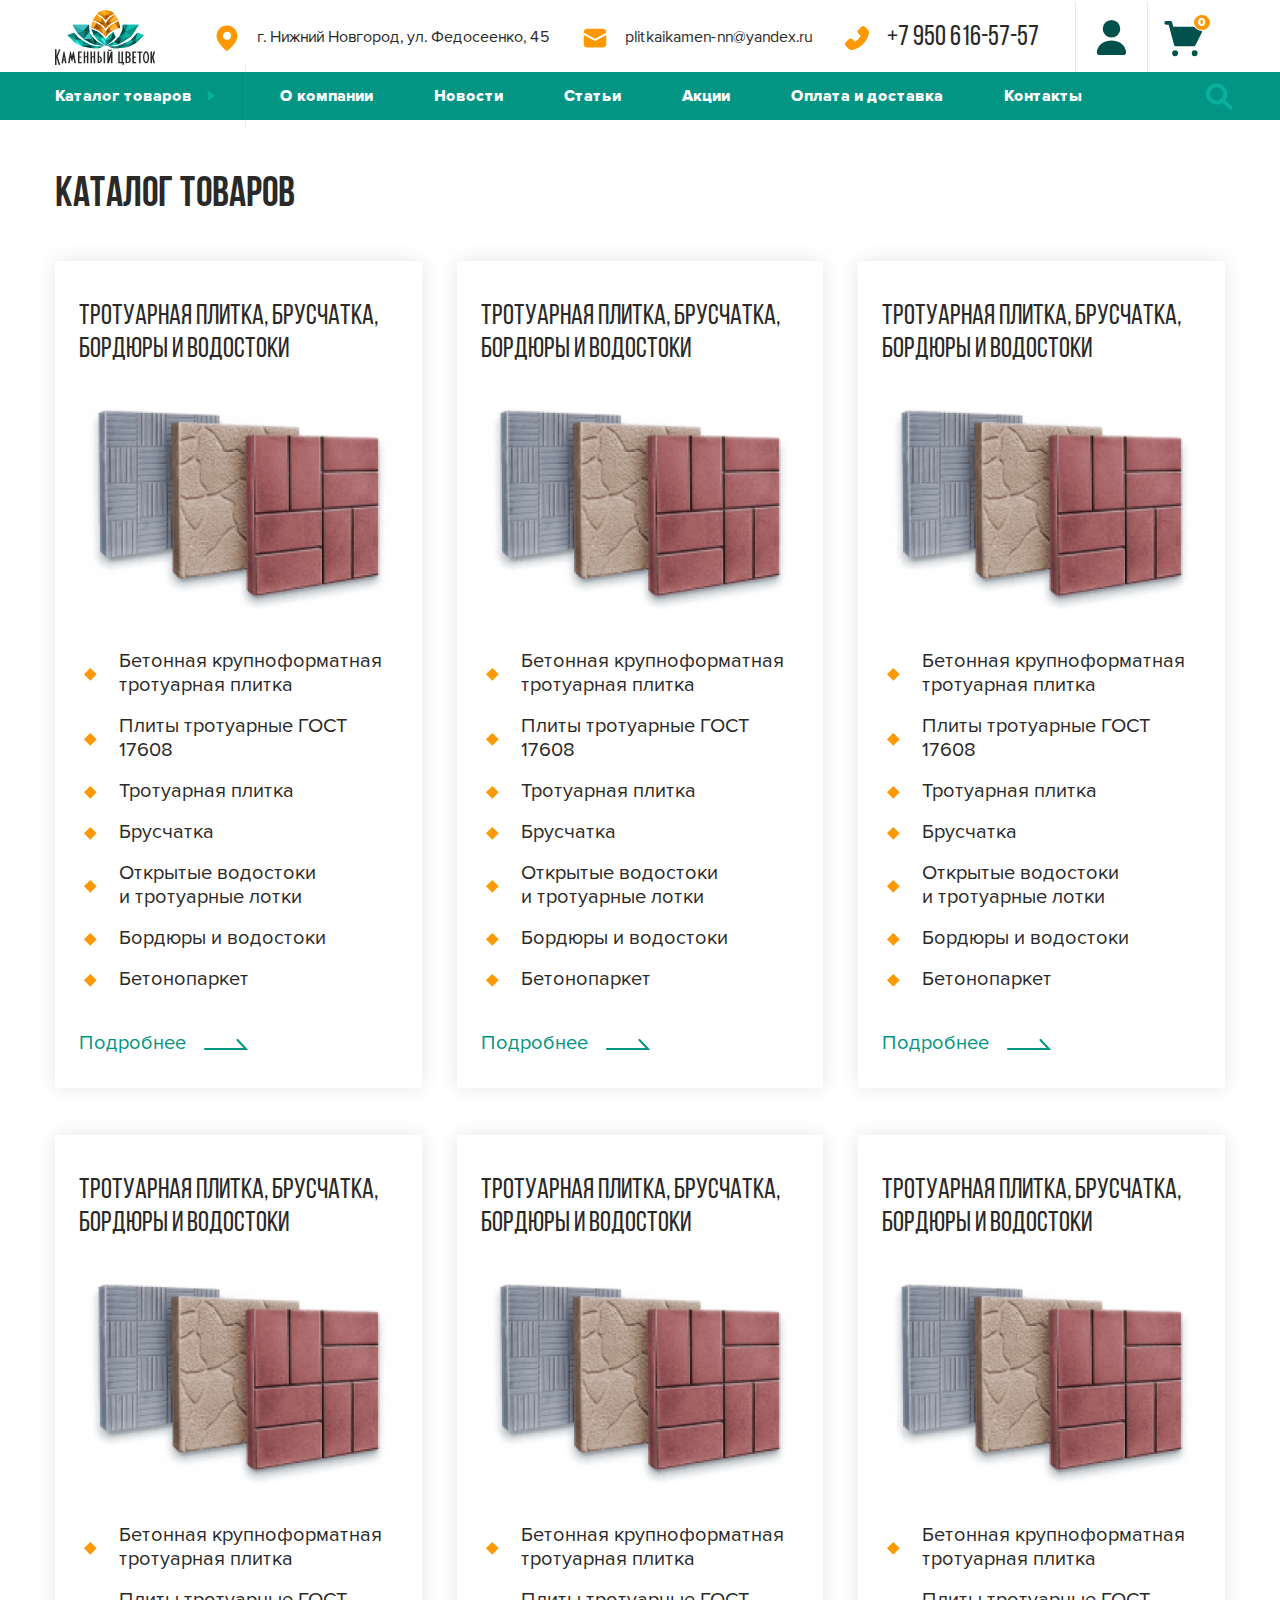
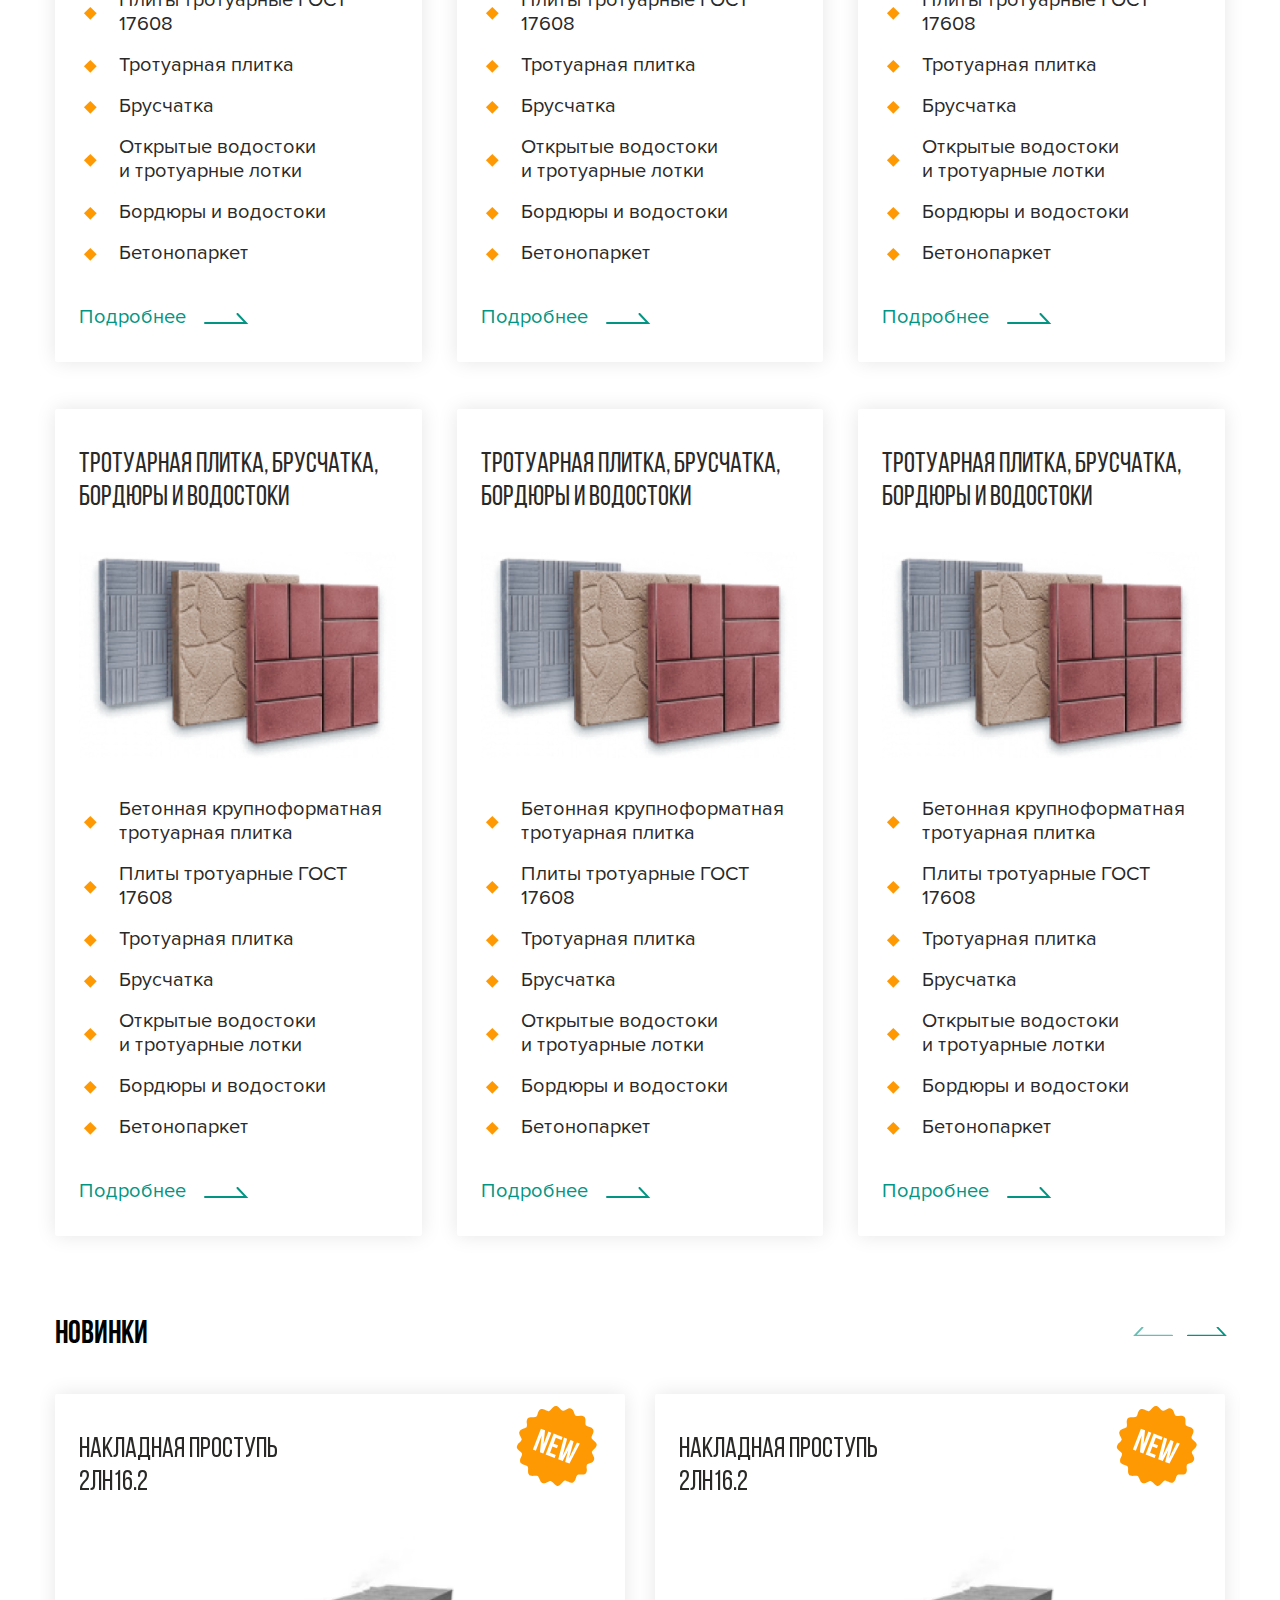
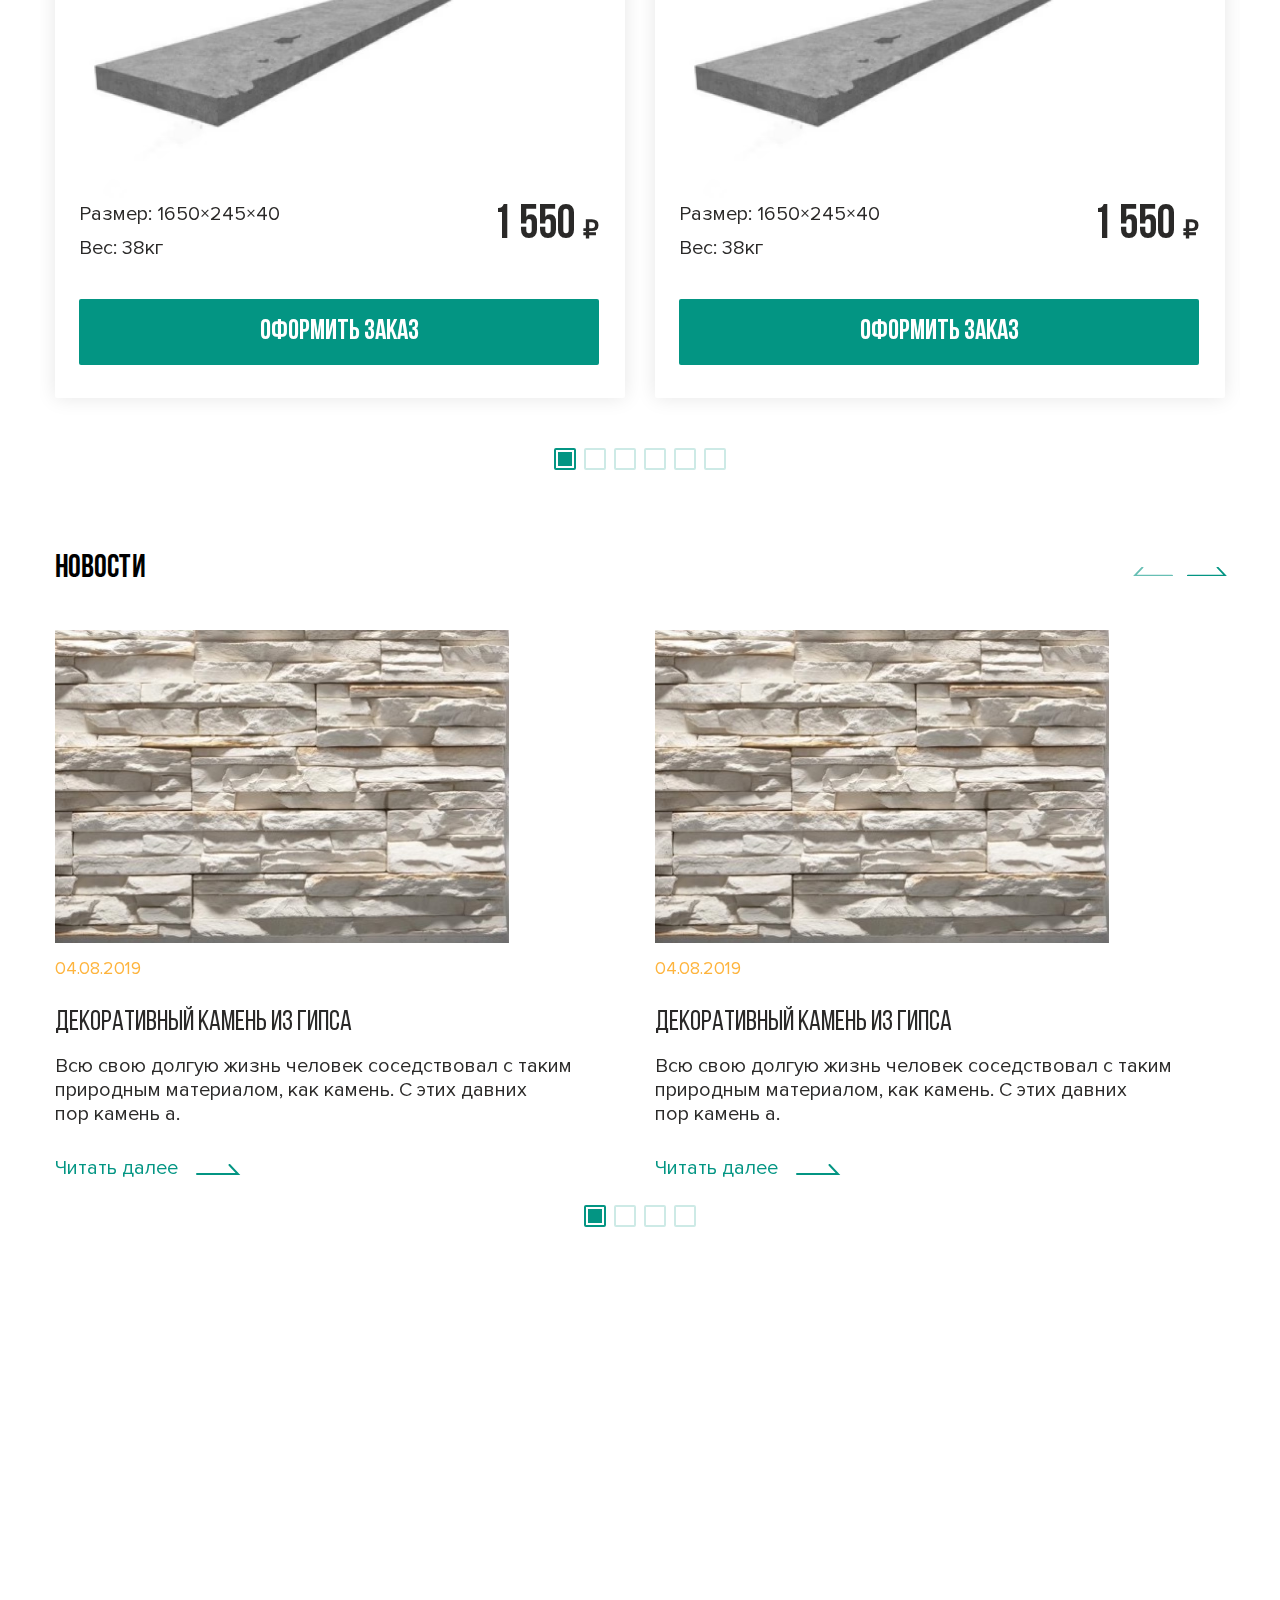
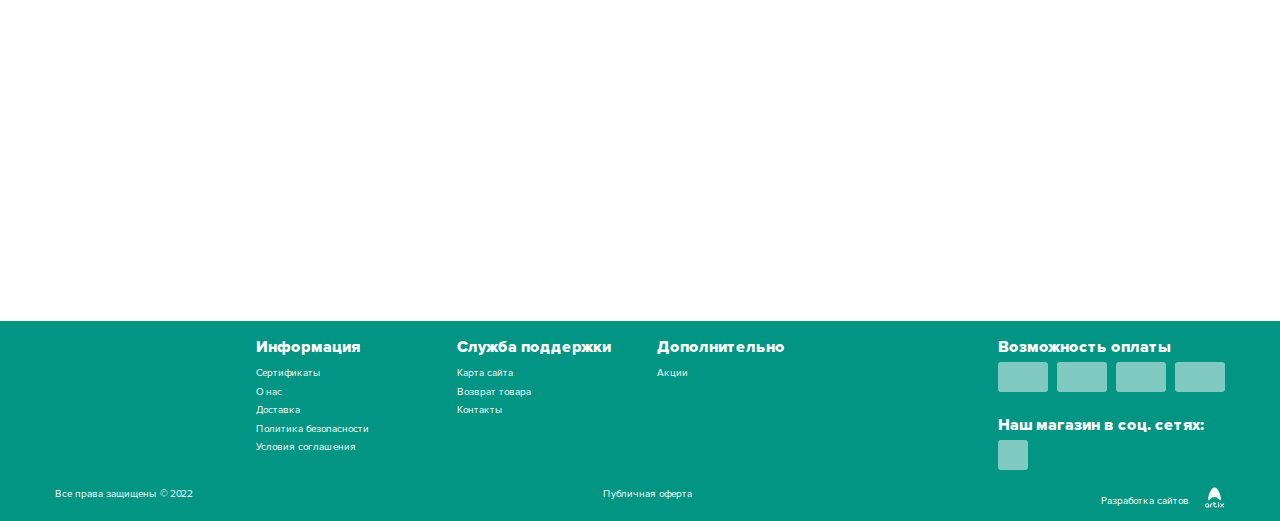
==== commit a7849be8: "fix" ====
--- a/docs/index.html
+++ b/docs/index.html
@@ -63,7 +63,19 @@
       <div class="container nav__container">
         <nav class="nav" data-menu data-menu-overlay>
           <ul class="list-reset nav__list">
-            <li class="nav__item"><a href="#" class="nav__link">Каталог товаров</a></li>
+            <li class="nav__item"><a href="#" class="nav__link">Каталог товаров</a>
+              <ul class="list-reset nav__list-second">
+                <li class="nav__item-second">
+                  <a href="#" class="nav__link-second">Тротуарная плитка, брусчатка, бордюры и водостоки</a>
+                </li>
+                <li class="nav__item-second">
+                  <a href="#" class="nav__link-second">Тротуарная плитка, брусчатка, бордюры и водостоки</a>
+                </li>
+                <li class="nav__item-second">
+                  <a href="#" class="nav__link-second">Тротуарная плитка, брусчатка, бордюры и водостоки</a>
+                </li>
+              </ul>
+            </li>
             <li class="nav__item"><a href="#" class="nav__link">О компании</a></li>
             <li class="nav__item"><a href="#" class="nav__link">Новости</a></li>
             <li class="nav__item"><a href="#" class="nav__link">Статьи</a></li>
@@ -72,11 +84,12 @@
             <li class="nav__item"><a href="#" class="nav__link">Контакты</a></li>
           </ul>
         </nav>
-        <a href="#" class="header__bottom-search">
+        <form action="" class="header-search">
+          <input type="search" class="header-search__input">
           <svg class="header__search">
             <use xlink:href="img/sprite.svg#search"></use>
           </svg>
-        </a>
+        </form>
       </div>
 
       <button class="burger" aria-label="Открыть меню" aria-expanded="false" data-burger>
--- a/docs/css/main.css
+++ b/docs/css/main.css
@@ -91,9 +91,10 @@
 
 .page__body {
   margin: 0;
-  min-width: 320px;
+  min-width: 300px;
   min-height: 100%;
   font-size: 16px;
+  overflow-x: hidden;
 }
 
 img {
@@ -196,6 +197,14 @@
   position: relative;
 }
 
+.hidden {
+  display: none;
+}
+
+.option-checkbox--hidd {
+  display: none;
+}
+
 .balloon {
   padding: 15px 15px 35px 12px;
 }
@@ -305,13 +314,162 @@
 
 @media (max-width: 576px) {
   [class*=balloon__content] {
-    width: 245px;
+    width: 285px;
+    margin-right: 0 !important;
   }
 
   [class*=balloon_to_top] {
-    left: -75px !important;
-  }
-}
+    -webkit-transform: translateX(-8%);
+    -ms-transform: translateX(-8%);
+    transform: translateX(-8%);
+  }
+
+  [class*=balloon__tail] {
+    left: 60px !important;
+  }
+}
+.breadcrumbs {
+  display: -webkit-box;
+  display: -ms-flexbox;
+  display: flex;
+  -webkit-box-align: center;
+  -ms-flex-align: center;
+  align-items: center;
+  margin-bottom: 35px;
+}
+@media (max-width: 768px) {
+  .breadcrumbs {
+    margin-bottom: 24px;
+  }
+}
+@media (max-width: 690px) {
+  .breadcrumbs {
+    display: none;
+  }
+}
+.breadcrumbs__item {
+  position: relative;
+}
+.breadcrumbs__item:not(:last-child) {
+  margin-right: 14px;
+}
+.breadcrumbs__item:not(:last-child)::after {
+  content: "/";
+  position: absolute;
+  right: -11px;
+  top: 1px;
+  color: #9a9ca5;
+}
+.breadcrumbs__item:not(:last-child) .breadcrumbs__link:hover {
+  color: var(--primary-color-hover);
+}
+.breadcrumbs__link {
+  font-weight: 400;
+  font-size: 12px;
+  line-height: 15px;
+  color: var(--primary-color);
+  -webkit-transition: color 0.3s ease-in-out;
+  -o-transition: color 0.3s ease-in-out;
+  transition: color 0.3s ease-in-out;
+}
+
+.sort {
+  margin-bottom: 50px;
+  display: -webkit-box;
+  display: -ms-flexbox;
+  display: flex;
+  -webkit-box-align: center;
+  -ms-flex-align: center;
+  align-items: center;
+}
+@media (max-width: 1366px) {
+  .sort {
+    margin-bottom: 30px;
+  }
+}
+@media (max-width: 576px) {
+  .sort {
+    -webkit-box-orient: vertical;
+    -webkit-box-direction: normal;
+    -ms-flex-direction: column;
+    flex-direction: column;
+    -webkit-box-align: start;
+    -ms-flex-align: start;
+    align-items: flex-start;
+  }
+}
+.sort__text {
+  font-weight: 400;
+  font-size: 20px;
+  line-height: 24px;
+  color: var(--primary-color);
+}
+@media (max-width: 576px) {
+  .sort__text {
+    margin-bottom: 15px;
+  }
+}
+@media (max-width: 576px) {
+  .sort__desr {
+    display: -webkit-box;
+    display: -ms-flexbox;
+    display: flex;
+    -webkit-box-pack: justify;
+    -ms-flex-pack: justify;
+    justify-content: space-between;
+    width: 100%;
+  }
+}
+.sort__btn {
+  font-size: 20px;
+  line-height: 24px;
+  text-align: center;
+  color: var(--bg-color);
+  opacity: 0.5;
+  border: 1px solid #039583;
+  -webkit-box-sizing: border-box;
+  box-sizing: border-box;
+  border-radius: 2px;
+  padding: 8px 31px;
+  -webkit-transition: opacity 0.3s ease-in-out;
+  -o-transition: opacity 0.3s ease-in-out;
+  transition: opacity 0.3s ease-in-out;
+  margin-left: 35px;
+}
+@media (max-width: 576px) {
+  .sort__btn {
+    margin-left: 0;
+    padding: 8px 25px;
+  }
+}
+.sort__btn:hover {
+  opacity: 1;
+  background-image: url(../img/sort-arr.svg);
+  background-size: 20px 19px;
+  background-repeat: no-repeat;
+  background-position: 90% center;
+  padding-right: 55px;
+}
+@media (max-width: 576px) {
+  .sort__btn:hover {
+    padding-right: 45px;
+  }
+}
+
+.active {
+  opacity: 1;
+  background-image: url(../img/sort-arr.svg);
+  background-size: 20px 19px;
+  background-repeat: no-repeat;
+  background-position: 90% center;
+  padding-right: 55px;
+}
+@media (max-width: 576px) {
+  .active {
+    padding-right: 45px;
+  }
+}
+
 .burger {
   --burger-width: 33px;
   --burger-height: 26px;
@@ -399,7 +557,8 @@
   .burger {
     display: block;
     margin-left: 20px;
-    margin-top: -25px;
+    margin-top: -3px;
+    z-index: 10;
   }
 }
 
@@ -431,11 +590,6 @@
 @media (max-width: 576px) {
   .header__bottom {
     top: 55px;
-  }
-}
-@media (max-width: 1240px) {
-  .header__bottom-search {
-    margin-left: auto;
   }
 }
 
@@ -676,11 +830,16 @@
   display: block;
   position: absolute;
   top: 14px;
-  right: 14px;
+  right: 0;
   text-align: center;
   padding: 0 4px;
   min-width: 17px;
   height: 17px;
+}
+@media (max-width: 1366px) {
+  .lk__cart-count {
+    right: 14px;
+  }
 }
 @media (max-width: 576px) {
   .lk__cart-count {
@@ -690,7 +849,7 @@
     min-width: 14px;
     height: 14px;
     top: 10px;
-    right: 0;
+    right: 0px;
   }
 }
 @media (max-width: 1366px) {
@@ -718,11 +877,12 @@
     -webkit-transform: translateX(100%);
     -ms-transform: translateX(100%);
     transform: translateX(100%);
-    -webkit-transition: -webkit-transform 0.3s ease-in-out;
-    transition: -webkit-transform 0.3s ease-in-out;
-    -o-transition: transform 0.3s ease-in-out;
-    transition: transform 0.3s ease-in-out;
-    transition: transform 0.3s ease-in-out, -webkit-transform 0.3s ease-in-out;
+    -webkit-transition: -webkit-transform-origin 0.3s ease-in-out;
+    transition: -webkit-transform-origin 0.3s ease-in-out;
+    -o-transition: transform-origin 0.3s ease-in-out;
+    transition: transform-origin 0.3s ease-in-out;
+    transition: transform-origin 0.3s ease-in-out, -webkit-transform-origin 0.3s ease-in-out, -ms-transform-origin 0.3s ease-in-out;
+    z-index: 10;
   }
 }
 @media (max-width: 576px) {
@@ -740,6 +900,7 @@
   -webkit-box-pack: justify;
   -ms-flex-pack: justify;
   justify-content: space-between;
+  position: relative;
 }
 .nav__list {
   display: -webkit-inline-box;
@@ -760,6 +921,11 @@
     align-items: flex-start;
   }
 }
+@media (max-width: 576px) {
+  .nav__list {
+    margin-left: 20%;
+  }
+}
 .nav__item:not(:last-child) {
   margin-right: 61px;
 }
@@ -779,11 +945,20 @@
   margin-right: 34px;
   position: relative;
 }
+.nav__item:first-child:hover .nav__list-second {
+  display: block;
+}
 @media (max-width: 1024px) {
   .nav__item:first-child {
     border-right: none;
     margin-bottom: 0px;
     padding-bottom: 10px;
+  }
+}
+@media (max-width: 576px) {
+  .nav__item:first-child {
+    padding-right: 0;
+    margin-right: 0;
   }
 }
 .nav__item:first-child::before {
@@ -797,6 +972,11 @@
   -webkit-transform: translateY(-50%);
   -ms-transform: translateY(-50%);
   transform: translateY(-50%);
+  -webkit-transition: 0.3s -webkit-transform ease-in-out;
+  transition: 0.3s -webkit-transform ease-in-out;
+  -o-transition: 0.3s transform ease-in-out;
+  transition: 0.3s transform ease-in-out;
+  transition: 0.3s transform ease-in-out, 0.3s -webkit-transform ease-in-out;
 }
 @media (max-width: 1024px) {
   .nav__item:first-child::before {
@@ -820,20 +1000,54 @@
 .nav__link:hover {
   color: var(--light-color-hover);
 }
+.nav__list-second {
+  position: absolute;
+  top: 55px;
+  left: 0;
+  z-index: 1;
+  width: 150%;
+  background-color: var(--bg-nav-color);
+  padding: 15px;
+  display: none;
+}
+@media (max-width: 1024px) {
+  .nav__list-second {
+    position: relative;
+    width: 100%;
+    top: 0;
+    display: block;
+  }
+}
+.nav__item-second:not(:last-child) {
+  margin-bottom: 15px;
+}
+.nav__link-second {
+  font-weight: 400;
+  font-size: 14px;
+  line-height: 15px;
+  color: var(--light-color);
+  -webkit-transition: color 0.3s ease-in-out;
+  -o-transition: color 0.3s ease-in-out;
+  transition: color 0.3s ease-in-out;
+}
+@media (max-width: 1240px) {
+  .nav__link-second {
+    font-size: 12px;
+  }
+}
+.nav__link-second:hover {
+  color: var(--light-color-hover);
+}
 
 .header__search {
   width: 27px;
   height: 27px;
   fill: #0FC1AF;
+  margin-top: 6px;
 }
 @media (max-width: 1240px) {
   .header__search {
     margin-right: 20px;
-  }
-}
-@media (max-width: 1024px) {
-  .header__search {
-    margin-right: 0px;
   }
 }
 
@@ -843,12 +1057,50 @@
   transform: translateX(0);
 }
 
-.o1 {
-  background-image: url(../img/sprite.svg#tel);
-  background-repeat: no-repeat;
-  background-size: 20px;
-  padding-left: 20px;
-  background-position: 0 1px;
+.header-search {
+  position: absolute;
+  top: 50%;
+  right: 7px;
+  -webkit-transform: translate(0, -50%);
+  -ms-transform: translate(0, -50%);
+  transform: translate(0, -50%);
+  background-color: transparent;
+  padding: 5px;
+}
+@media (max-width: 1024px) {
+  .header-search {
+    top: 10px;
+  }
+}
+.header-search:hover {
+  width: 250px;
+  cursor: pointer;
+}
+.header-search:hover input {
+  display: block;
+  background-color: #0ab09d;
+}
+.header-search__input {
+  position: absolute;
+  top: 0;
+  left: 0;
+  width: 100%;
+  height: 97%;
+  line-height: 30px;
+  outline: 0;
+  border: 0;
+  display: none;
+  font-size: 1em;
+  padding: 0 20px;
+  font-weight: 400;
+  font-size: 16px;
+  line-height: 19px;
+  color: var(--light-color);
+}
+@media (max-width: 1024px) {
+  .header-search__input {
+    top: 3px;
+  }
 }
 
 .cards {
@@ -877,16 +1129,6 @@
   box-shadow: 0px 0px 20px rgba(0, 0, 0, 0.1);
   border-radius: 2px;
   padding: 40px 26px 33px 24px;
-  display: -webkit-box;
-  display: -ms-flexbox;
-  display: flex;
-  -webkit-box-orient: vertical;
-  -webkit-box-direction: normal;
-  -ms-flex-direction: column;
-  flex-direction: column;
-  -webkit-box-align: start;
-  -ms-flex-align: start;
-  align-items: flex-start;
 }
 @media (max-width: 1921px) {
   .cards__item {
@@ -1072,36 +1314,226 @@
   background-color: var(--bg-nav-color-hover);
 }
 
-.catalog {
-  padding-top: 100px;
-  padding-bottom: 100px;
-}
-@media (max-width: 1366px) {
-  .catalog {
-    padding-top: 88px;
-    padding-bottom: 80px;
-  }
-}
-@media (max-width: 768px) {
-  .catalog {
-    padding-top: 70px;
-    padding-bottom: 60px;
-  }
-}
-.catalog__title {
+.category {
+  padding-top: 45px;
+}
+@media (max-width: 576px) {
+  .category {
+    padding-top: 80px;
+  }
+}
+.category__title {
   font-family: "BebasNeue";
   font-weight: 700;
-  font-size: 42px;
+  font-size: 36px;
   line-height: 38px;
   color: var(--primary-color);
   margin: 0;
-  margin-bottom: 46px;
-}
-@media (max-width: 768px) {
-  .catalog__title {
-    font-size: 36px;
-    margin-bottom: 23px;
-  }
+  margin-bottom: 40px;
+}
+@media (max-width: 1366px) {
+  .category__title {
+    margin-bottom: 26px;
+  }
+}
+@media (max-width: 768px) {
+  .category__title {
+    font-size: 32px;
+    line-height: 38px;
+  }
+}
+.category__list {
+  display: -ms-grid;
+  display: grid;
+  -ms-grid-columns: (1fr)[12];
+  grid-template-columns: repeat(12, 1fr);
+  gap: var(--grid-gap-tablet);
+  margin-bottom: 100px;
+}
+@media (max-width: 1921px) {
+  .category__list {
+    margin-bottom: 80px;
+  }
+}
+@media (max-width: 1366px) {
+  .category__list {
+    gap: 30px 30px;
+  }
+}
+@media (max-width: 576px) {
+  .category__list {
+    -ms-grid-columns: (1fr)[1];
+    grid-template-columns: repeat(1, 1fr);
+    margin-bottom: 63px;
+    gap: 25px 25px;
+  }
+}
+.category__item {
+  -ms-grid-column-span: 6;
+  grid-column: 6 span;
+  background: var(--light-color);
+  -webkit-box-shadow: 0px 0px 20px rgba(0, 0, 0, 0.1);
+  box-shadow: 0px 0px 20px rgba(0, 0, 0, 0.1);
+  border-radius: 2px;
+  padding: 40px 30px 47px;
+  display: -webkit-box;
+  display: -ms-flexbox;
+  display: flex;
+  -webkit-box-orient: vertical;
+  -webkit-box-direction: normal;
+  -ms-flex-direction: column;
+  flex-direction: column;
+  -webkit-box-align: start;
+  -ms-flex-align: start;
+  align-items: flex-start;
+  position: relative;
+  min-height: 233px;
+}
+@media (max-width: 1240px) {
+  .category__item {
+    -ms-grid-column-span: 12;
+    grid-column: 12 span;
+  }
+}
+@media (max-width: 768px) {
+  .category__item {
+    min-height: 186px;
+    padding: 40px 30px 37px 17px;
+  }
+}
+@media (max-width: 690px) {
+  .category__item {
+    -webkit-box-align: center;
+    -ms-flex-align: center;
+    align-items: center;
+  }
+}
+@media (max-width: 576px) {
+  .category__item {
+    -webkit-box-align: start;
+    -ms-flex-align: start;
+    align-items: flex-start;
+    -ms-grid-column-span: 1;
+    grid-column: 1 span;
+    padding: 30px 30px 26px 17px;
+    min-height: 312px;
+  }
+}
+@media (max-width: 1440px) {
+  .category__item:first-child .category__item-title {
+    max-width: 300px;
+  }
+}
+@media (max-width: 1240px) {
+  .category__item:first-child .category__item-title {
+    max-width: 100%;
+  }
+}
+.category__item-title {
+  font-family: "BebasNeue";
+  font-weight: 400;
+  font-size: 28px;
+  color: var(--primary-color);
+  margin: 0;
+  margin-bottom: 90px;
+}
+@media (max-width: 1440px) {
+  .category__item-title {
+    max-width: 222px;
+  }
+}
+@media (max-width: 1366px) {
+  .category__item-title {
+    -webkit-box-flex: 1;
+    -ms-flex-positive: 1;
+    flex-grow: 1;
+  }
+}
+@media (max-width: 768px) {
+  .category__item-title {
+    font-size: 24px;
+    line-height: 36px;
+    margin-bottom: 26px;
+    max-width: 100%;
+  }
+}
+@media (max-width: 690px) {
+  .category__item-title {
+    margin-bottom: 0;
+  }
+}
+.category__image {
+  position: absolute;
+  top: 50%;
+  right: 0;
+  -webkit-transform: translateY(-50%);
+  -ms-transform: translateY(-50%);
+  transform: translateY(-50%);
+}
+@media (max-width: 1366px) {
+  .category__image {
+    top: 53%;
+  }
+}
+@media (max-width: 1240px) {
+  .category__image {
+    right: 5%;
+  }
+}
+@media (max-width: 768px) {
+  .category__image {
+    top: 10px;
+    -webkit-transform: translateY(0);
+    -ms-transform: translateY(0);
+    transform: translateY(0);
+    width: 220px;
+  }
+}
+@media (max-width: 690px) {
+  .category__image {
+    position: relative;
+    top: 0;
+    right: 0;
+    padding: 20px 0;
+  }
+}
+@media (max-width: 576px) {
+  .category__image {
+    padding: 0;
+    position: absolute;
+    top: 55%;
+    left: 50%;
+    -webkit-transform: translate(-50%, -50%);
+    -ms-transform: translate(-50%, -50%);
+    transform: translate(-50%, -50%);
+  }
+}
+.category__link {
+  font-size: 20px;
+  line-height: 24px;
+  color: var(--bg-nav-color);
+  position: relative;
+  -webkit-transition: opacity 0.3s ease-in-out;
+  -o-transition: opacity 0.3s ease-in-out;
+  transition: opacity 0.3s ease-in-out;
+}
+@media (max-width: 768px) {
+  .category__link {
+    font-size: 18px;
+    line-height: 22px;
+  }
+}
+.category__link:hover {
+  opacity: 0.7;
+}
+.category__link::before {
+  content: "";
+  position: absolute;
+  right: -63px;
+  top: 8px;
+  width: 45px;
+  height: 11px;
+  background-image: url(../img/arr-card.svg);
 }
 
 .new {
@@ -1252,6 +1684,38 @@
   opacity: 0.6;
 }
 
+.catalog {
+  padding-top: 100px;
+  padding-bottom: 100px;
+}
+@media (max-width: 1366px) {
+  .catalog {
+    padding-top: 88px;
+    padding-bottom: 80px;
+  }
+}
+@media (max-width: 768px) {
+  .catalog {
+    padding-top: 70px;
+    padding-bottom: 60px;
+  }
+}
+.catalog__title {
+  font-family: "BebasNeue";
+  font-weight: 700;
+  font-size: 42px;
+  line-height: 38px;
+  color: var(--primary-color);
+  margin: 0;
+  margin-bottom: 46px;
+}
+@media (max-width: 768px) {
+  .catalog__title {
+    font-size: 36px;
+    margin-bottom: 23px;
+  }
+}
+
 .post {
   padding-bottom: 90px;
 }
@@ -1412,6 +1876,2011 @@
   width: 45px;
   height: 11px;
   background-image: url(../img/arr-card.svg);
+}
+
+.products {
+  padding-top: 50px;
+  padding-bottom: 100px;
+}
+@media (max-width: 1366px) {
+  .products {
+    padding-top: 45px;
+    padding-bottom: 80px;
+  }
+}
+@media (max-width: 768px) {
+  .products {
+    padding-bottom: 60px;
+  }
+}
+@media (max-width: 576px) {
+  .products {
+    padding-top: 80px;
+  }
+}
+.products .cards {
+  gap: var(--grid-gap-tablet);
+}
+@media (max-width: 768px) {
+  .products .cards {
+    gap: 20px 25px;
+  }
+}
+.products .cards__wrapper {
+  margin-top: 10px;
+}
+.products .category__title {
+  margin-bottom: 30px;
+}
+@media (max-width: 1366px) {
+  .products .category__title {
+    margin-bottom: 20px;
+  }
+}
+@media (max-width: 576px) {
+  .products .category__title {
+    font-size: 32px;
+    line-height: 44px;
+  }
+}
+.products .cards__item {
+  display: -webkit-box;
+  display: -ms-flexbox;
+  display: flex;
+  -webkit-box-orient: vertical;
+  -webkit-box-direction: normal;
+  -ms-flex-direction: column;
+  flex-direction: column;
+  -webkit-box-align: center;
+  -ms-flex-align: center;
+  align-items: center;
+}
+@media (max-width: 768px) {
+  .products .cards__item {
+    padding: 30px 14px 18px 17px;
+  }
+}
+@media (max-width: 576px) {
+  .products .cards__item {
+    padding: 30px 14px 37px 17px;
+  }
+}
+@media (max-width: 1366px) {
+  .products .cards__title {
+    margin-bottom: 10px;
+  }
+}
+@media (max-width: 576px) {
+  .products .cards__title {
+    margin-bottom: 30px;
+  }
+}
+@media (max-width: 768px) {
+  .products .cards__price {
+    line-height: 1;
+    -ms-flex-item-align: end;
+    align-self: flex-end;
+  }
+}
+
+.custom-checkbox {
+  position: relative;
+}
+.custom-checkbox__field {
+  -webkit-appearance: none;
+  -moz-appearance: none;
+  appearance: none;
+  position: absolute;
+}
+.custom-checkbox__content {
+  padding-left: 25px;
+  cursor: pointer;
+}
+.custom-checkbox__content::before {
+  content: "";
+  position: absolute;
+  left: 0;
+  top: 0;
+  border: 1px solid #000;
+  width: 15px;
+  height: 15px;
+  -webkit-box-sizing: border-box;
+  box-sizing: border-box;
+}
+.custom-checkbox__content::after {
+  content: "";
+  position: absolute;
+  left: 0;
+  top: 0;
+  width: 15px;
+  height: 15px;
+  -webkit-box-sizing: border-box;
+  box-sizing: border-box;
+  background-image: url("data:image/svg+xml,%3Csvg version='1.1' id='fi_32282' xmlns='http://www.w3.org/2000/svg' xmlns:xlink='http://www.w3.org/1999/xlink' x='0px' y='0px' width='405.272px' height='405.272px' viewBox='0 0 405.272 405.272' style='enable-background:new 0 0 405.272 405.272;' xml:space='preserve'%3E%3Cg%3E%3Cpath d='M393.401,124.425L179.603,338.208c-15.832,15.835-41.514,15.835-57.361,0L11.878,227.836 c-15.838-15.835-15.838-41.52,0-57.358c15.841-15.841,41.521-15.841,57.355-0.006l81.698,81.699L336.037,67.064 c15.841-15.841,41.523-15.829,57.358,0C409.23,82.902,409.23,108.578,393.401,124.425z'%3E%3C/path%3E%3C/g%3E%3Cg%3E%3C/g%3E%3Cg%3E%3C/g%3E%3Cg%3E%3C/g%3E%3Cg%3E%3C/g%3E%3Cg%3E%3C/g%3E%3Cg%3E%3C/g%3E%3Cg%3E%3C/g%3E%3Cg%3E%3C/g%3E%3Cg%3E%3C/g%3E%3Cg%3E%3C/g%3E%3Cg%3E%3C/g%3E%3Cg%3E%3C/g%3E%3Cg%3E%3C/g%3E%3Cg%3E%3C/g%3E%3Cg%3E%3C/g%3E%3C/svg%3E");
+  background-position: center;
+  background-size: 10px 10px;
+  background-repeat: no-repeat;
+  opacity: 0;
+  -webkit-transition: opacity 0.3s ease-in-out;
+  -o-transition: opacity 0.3s ease-in-out;
+  transition: opacity 0.3s ease-in-out;
+}
+
+.product {
+  padding-top: 50px;
+  padding-bottom: 100px;
+}
+@media (max-width: 1366px) {
+  .product {
+    padding-top: 45px;
+    padding-bottom: 30px;
+  }
+}
+@media (max-width: 768px) {
+  .product {
+    padding-top: 60px;
+    padding-bottom: 60px;
+  }
+}
+@media (max-width: 576px) {
+  .product {
+    padding-top: 80px;
+  }
+}
+.product__wrapper {
+  display: -ms-grid;
+  display: grid;
+  -ms-grid-columns: (1fr)[12];
+  grid-template-columns: repeat(12, 1fr);
+  -ms-grid-rows: 30% 63%;
+  grid-template-rows: 30% 63%;
+  gap: var(--grid-gap);
+  margin-bottom: 30px;
+}
+@media (max-width: 1440px) {
+  .product__wrapper {
+    padding-top: 15px;
+    gap: 10px 35px;
+    -ms-grid-rows: 36% 63%;
+    grid-template-rows: 36% 63%;
+    margin-bottom: 50px;
+  }
+}
+@media (max-width: 1240px) {
+  .product__wrapper {
+    -ms-grid-rows: auto;
+    grid-template-rows: auto;
+    padding-top: 0;
+    margin-bottom: 40px;
+  }
+}
+@media (max-width: 576px) {
+  .product__wrapper {
+    -ms-grid-columns: (1fr)[4];
+    grid-template-columns: repeat(4, 1fr);
+    -ms-grid-rows: auto;
+    grid-template-rows: auto;
+    margin-bottom: 58px;
+  }
+}
+.product__image {
+  -ms-grid-column-span: 4;
+  grid-column: 4 span;
+  -ms-grid-row: 1;
+  -ms-grid-row-span: 2;
+  grid-row: 1/3;
+  -ms-grid-column-align: center;
+  justify-self: center;
+  -ms-grid-row-align: center;
+  align-self: center;
+}
+@media (max-width: 1921px) {
+  .product__image {
+    -ms-grid-column-span: 5;
+    grid-column: 5 span;
+    -webkit-transform: translateY(-10px);
+    -ms-transform: translateY(-10px);
+    transform: translateY(-10px);
+  }
+}
+@media (max-width: 1440px) {
+  .product__image {
+    -ms-grid-column-span: 5;
+    grid-column: 5 span;
+    -webkit-transform: translateY(-70px);
+    -ms-transform: translateY(-70px);
+    transform: translateY(-70px);
+  }
+}
+@media (max-width: 1240px) {
+  .product__image {
+    -ms-grid-row: 1;
+    -ms-grid-row-span: 1;
+    grid-row: 1/2;
+    -ms-grid-column-span: 4;
+    grid-column: 4 span;
+    -webkit-transform: translateY(10px);
+    -ms-transform: translateY(10px);
+    transform: translateY(10px);
+  }
+}
+@media (max-width: 576px) {
+  .product__image {
+    -ms-grid-row: 1;
+    -ms-grid-row-span: 1;
+    grid-row: 1/2;
+    width: 250px;
+    -webkit-transform: translateY(50px);
+    -ms-transform: translateY(50px);
+    transform: translateY(50px);
+    margin-bottom: 88px;
+  }
+}
+.product__parameter {
+  -ms-grid-column-span: 8;
+  grid-column: 8 span;
+  -ms-grid-row: 1;
+  -ms-grid-row-span: 1;
+  grid-row: 1/2;
+}
+@media (max-width: 1921px) {
+  .product__parameter {
+    -ms-grid-column-span: 7;
+    grid-column: 7 span;
+  }
+}
+@media (max-width: 1240px) {
+  .product__parameter {
+    -ms-grid-column-span: 8;
+    grid-column: 8 span;
+  }
+}
+@media (max-width: 576px) {
+  .product__parameter {
+    -ms-grid-row: 2;
+    -ms-grid-row-span: 1;
+    grid-row: 2/3;
+    -ms-grid-column-span: 4;
+    grid-column: 4 span;
+  }
+}
+.product__option {
+  -ms-grid-column-span: 8;
+  grid-column: 8 span;
+  -ms-grid-row: 2;
+  -ms-grid-row-span: 1;
+  grid-row: 2/3;
+}
+@media (max-width: 1921px) {
+  .product__option {
+    -ms-grid-column-span: 7;
+    grid-column: 7 span;
+  }
+}
+@media (max-width: 1240px) {
+  .product__option {
+    -ms-grid-column-span: 12;
+    grid-column: 12 span;
+    margin-top: 15px;
+  }
+}
+@media (max-width: 576px) {
+  .product__option {
+    -ms-grid-column-span: 4;
+    grid-column: 4 span;
+    -ms-grid-row: 3;
+    -ms-grid-row-span: 1;
+    grid-row: 3/4;
+  }
+}
+.product__option-title {
+  font-family: "BebasNeue";
+  font-weight: 400;
+  font-size: 22px;
+  line-height: 38px;
+  color: var(--primary-color);
+  margin: 0;
+  margin-bottom: 15px;
+}
+@media (max-width: 1240px) {
+  .product__option-title {
+    font-size: 20px;
+  }
+}
+.product__option-text {
+  font-weight: 400;
+  font-size: 20px;
+  line-height: 24px;
+  color: var(--primary-color);
+  margin: 0;
+}
+@media (max-width: 1240px) {
+  .product__option-text {
+    font-size: 18px;
+  }
+}
+.product__option-text:not(:last-child) {
+  margin-bottom: 6px;
+}
+.product__cart {
+  display: -webkit-box;
+  display: -ms-flexbox;
+  display: flex;
+  -webkit-box-align: baseline;
+  -ms-flex-align: baseline;
+  align-items: baseline;
+  -webkit-box-pack: justify;
+  -ms-flex-pack: justify;
+  justify-content: space-between;
+  max-width: 870px;
+  margin-top: 45px;
+}
+@media (max-width: 1921px) {
+  .product__cart {
+    margin-top: 35px;
+  }
+}
+@media (max-width: 1440px) {
+  .product__cart {
+    margin-top: 30px;
+  }
+}
+@media (max-width: 1240px) {
+  .product__cart {
+    margin-top: 40px;
+  }
+}
+@media (max-width: 690px) {
+  .product__cart {
+    -ms-flex-wrap: wrap;
+    flex-wrap: wrap;
+  }
+}
+@media (max-width: 576px) {
+  .product__cart {
+    margin-top: 15px;
+    -webkit-box-orient: vertical;
+    -webkit-box-direction: normal;
+    -ms-flex-direction: column;
+    flex-direction: column;
+  }
+}
+.product__cart-input {
+  border: 1px solid rgba(3, 149, 131, 0.5);
+  -webkit-box-sizing: border-box;
+  box-sizing: border-box;
+  border-radius: 2px;
+  width: 74px;
+  font-weight: 400;
+  font-size: 20px;
+  line-height: 24px;
+  text-align: center;
+  color: var(--primary-color);
+  opacity: 0.5;
+  padding: 7px 10px;
+}
+.product__cart-price {
+  font-family: "BebasNeue";
+  font-weight: 700;
+  font-size: 48px;
+  line-height: 48px;
+  color: var(--primary-color);
+  margin: 0;
+  -webkit-transform: translate(30px, 5px);
+  -ms-transform: translate(30px, 5px);
+  transform: translate(30px, 5px);
+}
+@media (max-width: 1440px) {
+  .product__cart-price {
+    -webkit-box-flex: 1;
+    -ms-flex: 1 1 auto;
+    flex: 1 1 auto;
+  }
+}
+@media (max-width: 690px) {
+  .product__cart-price {
+    -webkit-transform: translate(0);
+    -ms-transform: translate(0);
+    transform: translate(0);
+    text-align: right;
+  }
+}
+@media (max-width: 576px) {
+  .product__cart-price {
+    text-align: left;
+    margin-bottom: 12px;
+  }
+}
+.product__cart-price--text {
+  font-size: 25px;
+}
+.product__cart-price--sum-hid {
+  display: none;
+  font-family: "ProximaNova", sans-serif;
+  font-weight: 400;
+  font-size: 18px;
+  line-height: 22px;
+  color: var(--primary-color);
+}
+@media (max-width: 576px) {
+  .product__cart-price--sum-hid {
+    display: inline-block;
+  }
+}
+.product__cart-btn {
+  background-color: var(--bg-nav-color);
+  border-radius: 2px;
+  display: inline-block;
+  font-family: "BebasNeue";
+  font-weight: 700;
+  font-size: 28px;
+  line-height: 38px;
+  color: var(--light-color);
+  padding: 14px 0;
+  min-width: 450px;
+  -webkit-transition: background-color 0.3s ease-in-out;
+  -o-transition: background-color 0.3s ease-in-out;
+  transition: background-color 0.3s ease-in-out;
+}
+@media (max-width: 1440px) {
+  .product__cart-btn {
+    min-width: 335px;
+  }
+}
+@media (max-width: 690px) {
+  .product__cart-btn {
+    min-width: 100%;
+  }
+}
+@media (max-width: 576px) {
+  .product__cart-btn {
+    font-size: 24px;
+  }
+}
+.product__cart-btn:hover {
+  background-color: var(--bg-nav-color-hover);
+}
+.product__more {
+  font-size: 16px;
+  line-height: 19px;
+  text-align: center;
+  color: var(--bg-nav-color);
+  width: 80px;
+  padding-bottom: 12px;
+}
+@media (max-width: 576px) {
+  .product__more {
+    font-size: 14px;
+    width: 55px;
+  }
+}
+@media (max-width: 1440px) {
+  .product__identical .cards__title {
+    margin-bottom: 0;
+  }
+}
+@media (max-width: 1240px) {
+  .product__identical .new__content {
+    margin-top: -62px;
+  }
+}
+.product__identical-title {
+  font-family: "BebasNeue";
+  font-weight: 700;
+  font-size: 32px;
+  line-height: 38px;
+  color: var(--primary-color);
+  margin: 0;
+  margin-bottom: 40px;
+}
+@media (max-width: 1240px) {
+  .product__identical-title {
+    font-size: 28px;
+  }
+}
+.product__identical-img {
+  display: -webkit-box;
+  display: -ms-flexbox;
+  display: flex;
+  -webkit-box-pack: center;
+  -ms-flex-pack: center;
+  justify-content: center;
+}
+
+.product-rigth {
+  -ms-grid-column-span: 8;
+  grid-column: 8 span;
+}
+.product-rigth__title {
+  font-family: "BebasNeue";
+  font-weight: 400;
+  font-size: 28px;
+  line-height: 38px;
+  color: var(--primary-color);
+  margin: 0;
+  margin-bottom: 15px;
+}
+@media (max-width: 1240px) {
+  .product-rigth__title {
+    font-size: 24px;
+  }
+}
+.product-rigth__text {
+  font-weight: 400;
+  font-size: 20px;
+  line-height: 24px;
+  color: var(--primary-color);
+  margin: 0;
+}
+.product-rigth__text:not(:last-child) {
+  margin-bottom: 18px;
+}
+@media (max-width: 576px) {
+  .product-rigth__text:not(:last-child) {
+    margin-bottom: 15px;
+  }
+}
+@media (max-width: 1240px) {
+  .product-rigth__text {
+    font-size: 18px;
+  }
+}
+
+.product-checkbox {
+  position: relative;
+  display: none;
+}
+@media (max-width: 1440px) {
+  .product-checkbox {
+    margin-bottom: 10px;
+  }
+}
+@media (min-width: 2048px) {
+  .product-checkbox:nth-child(-n+5) {
+    display: block;
+  }
+}
+@media (min-width: 767px) and (max-width: 2048px) {
+  .product-checkbox:nth-child(-n+3) {
+    display: block;
+  }
+}
+@media (min-width: 576px) and (max-width: 767.98px) {
+  .product-checkbox:nth-child(-n+2) {
+    display: block;
+  }
+}
+@media (max-width: 576px) {
+  .product-checkbox:nth-child(-n+1) {
+    display: block;
+  }
+}
+.product-checkbox:not(:last-child) {
+  margin-right: 15px;
+}
+.product-checkbox__wrapper {
+  display: -webkit-box;
+  display: -ms-flexbox;
+  display: flex;
+  -ms-flex-wrap: wrap;
+  flex-wrap: wrap;
+}
+@media (max-width: 1440px) {
+  .product-checkbox__wrapper {
+    margin-bottom: 10px;
+  }
+}
+@media (max-width: 1240px) {
+  .product-checkbox__wrapper {
+    margin-bottom: 0;
+  }
+}
+.product-checkbox__field {
+  -webkit-appearance: none;
+  -moz-appearance: none;
+  appearance: none;
+  position: absolute;
+}
+.product-checkbox__content {
+  padding-left: 25px;
+  cursor: pointer;
+  display: block;
+  min-width: 146px;
+  min-height: 40px;
+  font-size: 20px;
+  line-height: 1.8;
+  color: rgba(3, 149, 131, 0.5);
+  text-align: center;
+}
+@media (max-width: 1240px) {
+  .product-checkbox__content {
+    min-width: 135px;
+    font-size: 18px;
+  }
+}
+.product-checkbox__content:before {
+  content: "";
+  position: absolute;
+  left: 0;
+  top: 0;
+  background-color: var(--light-color);
+  border: 1px solid rgba(3, 149, 131, 0.5);
+  -webkit-box-shadow: 0px 0px 20px rgba(0, 0, 0, 0.1);
+  box-shadow: 0px 0px 20px rgba(0, 0, 0, 0.1);
+  border-radius: 2px;
+  min-width: 146px;
+  min-height: 40px;
+  -webkit-box-sizing: border-box;
+  box-sizing: border-box;
+}
+@media (max-width: 1240px) {
+  .product-checkbox__content:before {
+    min-width: 135px;
+  }
+}
+.product-checkbox__content--1::before {
+  content: "450x290x40";
+}
+.product-checkbox__content--2::before {
+  content: "450x290x40";
+}
+.product-checkbox__content--3::before {
+  content: "450x290x40";
+}
+.product-checkbox__content--4::before {
+  content: "450x290x40";
+}
+.product-checkbox__content--5::before {
+  content: "450x290x40";
+}
+.product-checkbox__content:after {
+  content: "";
+  position: absolute;
+  left: 0;
+  top: 0;
+  min-width: 146px;
+  min-height: 40px;
+  opacity: 0;
+  -webkit-transition: opacity 0.3s ease-in-out;
+  -o-transition: opacity 0.3s ease-in-out;
+  transition: opacity 0.3s ease-in-out;
+  border: 1px solid rgb(3, 149, 131);
+  color: rgb(3, 149, 131);
+}
+@media (max-width: 1240px) {
+  .product-checkbox__content:after {
+    min-width: 135px;
+  }
+}
+
+.product-checkbox__field:checked + .product-checkbox__content {
+  color: rgb(3, 149, 131);
+}
+
+.product-checkbox__field:checked + .product-checkbox__content::after {
+  opacity: 1;
+}
+
+.product-checkbox__field:focus + .product-checkbox__content::before {
+  opacity: 1;
+}
+
+.product-checkbox__field:disabled + .product-checkbox__content {
+  opacity: 0.4;
+  pointer-events: none;
+}
+
+.option-checkbox {
+  position: relative;
+  margin-bottom: 45px;
+  margin-right: 24px;
+  display: none;
+}
+@media (max-width: 1921px) {
+  .option-checkbox {
+    margin-right: 22px;
+  }
+}
+@media (max-width: 1440px) {
+  .option-checkbox {
+    margin-right: 14px;
+  }
+}
+@media (max-width: 1240px) {
+  .option-checkbox {
+    margin-right: 20px;
+  }
+}
+@media (min-width: 2048px) {
+  .option-checkbox:nth-child(-n+23) {
+    display: block;
+  }
+}
+@media (min-width: 1921px) and (max-width: 2048px) {
+  .option-checkbox:nth-child(-n+15) {
+    display: block;
+  }
+}
+@media (min-width: 576px) and (max-width: 1920.98px) {
+  .option-checkbox:nth-child(-n+13) {
+    display: block;
+  }
+}
+@media (max-width: 576px) {
+  .option-checkbox:nth-child(-n+3) {
+    display: block;
+  }
+}
+.option-checkbox__wrapper {
+  display: -webkit-box;
+  display: -ms-flexbox;
+  display: flex;
+}
+.option-checkbox__field {
+  -webkit-appearance: none;
+  -moz-appearance: none;
+  appearance: none;
+  position: absolute;
+}
+.option-checkbox__content {
+  padding-left: 25px;
+  cursor: pointer;
+  display: block;
+  width: 81px;
+  height: 64px;
+  font-size: 20px;
+  line-height: 24px;
+  color: var(--primary-color);
+  text-align: center;
+  border-radius: 2px;
+  margin: 0;
+}
+@media (max-width: 576px) {
+  .option-checkbox__content {
+    width: 58px;
+    height: 69px;
+    font-size: 18px;
+  }
+}
+.option-checkbox__content:before {
+  content: "";
+  position: absolute;
+  left: 0;
+  top: 0;
+  background-image: url(../img/checkbox-bg-1.png);
+  background-position: center;
+  background-size: cover;
+  background-repeat: no-repeat;
+  border-radius: 2px;
+  width: 81px;
+  height: 64px;
+  -webkit-box-sizing: border-box;
+  box-sizing: border-box;
+}
+@media (max-width: 1440px) {
+  .option-checkbox__content:before {
+    width: 70px;
+  }
+}
+@media (max-width: 576px) {
+  .option-checkbox__content:before {
+    width: 58px;
+    height: 69px;
+  }
+}
+.option-checkbox__content:after {
+  content: "";
+  position: absolute;
+  left: 0;
+  top: 0;
+  width: 81px;
+  height: 64px;
+  opacity: 0;
+  -webkit-transition: opacity 0.3s ease-in-out;
+  -o-transition: opacity 0.3s ease-in-out;
+  transition: opacity 0.3s ease-in-out;
+  color: rgb(3, 149, 131);
+  background-image: url(../img/checkbox-ok.svg);
+  background-position: center;
+  background-size: 20px 26px;
+  background-repeat: no-repeat;
+  border-radius: 2px;
+  fill: blue;
+  z-index: 20;
+}
+@media (max-width: 1440px) {
+  .option-checkbox__content:after {
+    width: 70px;
+  }
+}
+@media (max-width: 576px) {
+  .option-checkbox__content:after {
+    width: 58px;
+    height: 69px;
+  }
+}
+.option-checkbox__content-text {
+  position: absolute;
+  left: 10%;
+  bottom: -30px;
+}
+@media (max-width: 576px) {
+  .option-checkbox__content-text {
+    left: 0;
+  }
+}
+
+.option-checkbox__field:checked + .option-checkbox__content,
+.option-checkbox__field:checked + .option-checkbox__content {
+  color: rgb(3, 149, 131);
+}
+
+.option-checkbox__field:checked + .option-checkbox__content::after {
+  opacity: 1;
+  background-color: rgba(42, 41, 40, 0.3);
+}
+
+.option-checkbox__field:focus + .option-checkbox__content::before {
+  opacity: 1;
+}
+
+.option-checkbox__field:disabled + .option-checkbox__content {
+  opacity: 0.4;
+  pointer-events: none;
+}
+
+.product-descr__title {
+  font-family: "BebasNeue";
+  font-weight: 400;
+  font-size: 28px;
+  line-height: 38px;
+  color: var(--primary-color);
+  margin: 0;
+  margin-bottom: 30px;
+}
+@media (max-width: 1240px) {
+  .product-descr__title {
+    font-size: 24px;
+    margin-bottom: 20px;
+  }
+}
+.product-descr__text {
+  font-weight: 400;
+  font-size: 20px;
+  line-height: 28px;
+  color: var(--primary-color);
+  margin: 0;
+  margin-bottom: 75px;
+}
+@media (max-width: 1921px) {
+  .product-descr__text {
+    margin-bottom: 65px;
+  }
+}
+@media (max-width: 1240px) {
+  .product-descr__text {
+    font-size: 18px;
+    line-height: 26px;
+  }
+}
+
+.about {
+  padding-top: 50px;
+  padding-bottom: 100px;
+}
+@media (max-width: 1366px) {
+  .about {
+    padding-top: 55px;
+    padding-bottom: 30px;
+  }
+}
+@media (max-width: 768px) {
+  .about {
+    padding-bottom: 10px;
+  }
+}
+@media (max-width: 576px) {
+  .about {
+    padding-top: 80px;
+  }
+}
+.about__title {
+  font-family: "BebasNeue";
+  font-weight: 700;
+  font-size: 36px;
+  line-height: 38px;
+  color: var(--primary-color);
+  margin: 0;
+  margin-bottom: 35px;
+}
+@media (max-width: 1366px) {
+  .about__title {
+    margin-bottom: 25px;
+  }
+}
+@media (max-width: 768px) {
+  .about__title {
+    margin-bottom: 19px;
+    font-size: 32px;
+    line-height: 38px;
+  }
+}
+.about__descr {
+  margin-bottom: 82px;
+}
+@media (max-width: 1921px) {
+  .about__descr {
+    margin-bottom: 65px;
+  }
+}
+@media (max-width: 1366px) {
+  .about__descr {
+    margin-bottom: 60px;
+  }
+}
+.about__text {
+  font-weight: 400;
+  font-size: 20px;
+  line-height: 24px;
+  color: var(--primary-color);
+  margin: 0;
+}
+@media (max-width: 768px) {
+  .about__text {
+    font-size: 18px;
+    line-height: 22px;
+  }
+}
+.about__text:not(:last-child) {
+  margin-bottom: 27px;
+}
+@media (max-width: 768px) {
+  .about__text:not(:last-child) {
+    margin-bottom: 25px;
+  }
+}
+@media (max-width: 576px) {
+  .about__text:not(:last-child) {
+    margin-bottom: 20px;
+  }
+}
+@media (max-width: 1366px) {
+  .about__catalog .product__identical-img {
+    -webkit-transform: translateX(0%);
+    -ms-transform: translateX(0%);
+    transform: translateX(0%);
+  }
+  .about__catalog .cards__title {
+    margin-bottom: 5px;
+  }
+}
+.about__catalog-title {
+  font-family: "BebasNeue";
+  font-weight: 700;
+  font-size: 32px;
+  line-height: 38px;
+  color: var(--primary-color);
+  margin: 0;
+  margin-bottom: 35px;
+}
+@media (max-width: 768px) {
+  .about__catalog-title {
+    font-size: 28px;
+    line-height: 38px;
+    margin-bottom: 55px;
+  }
+}
+
+.benefit {
+  margin-bottom: 100px;
+}
+@media (max-width: 1366px) {
+  .benefit {
+    margin-bottom: 90px;
+  }
+}
+@media (max-width: 768px) {
+  .benefit {
+    margin-bottom: 80px;
+  }
+}
+.benefit__title {
+  font-family: "BebasNeue";
+  font-weight: 400;
+  font-size: 28px;
+  color: var(--primary-color);
+  margin: 0;
+  margin-bottom: 40px;
+}
+@media (max-width: 768px) {
+  .benefit__title {
+    font-size: 24px;
+    line-height: 36px;
+    margin-bottom: 26px;
+  }
+}
+.benefit__list {
+  display: -ms-grid;
+  display: grid;
+  -ms-grid-columns: (1fr)[12];
+  grid-template-columns: repeat(12, 1fr);
+  gap: 95px 35px;
+}
+@media (max-width: 1921px) {
+  .benefit__list {
+    gap: 65px 35px;
+  }
+}
+@media (max-width: 768px) {
+  .benefit__list {
+    gap: 50px 35px;
+  }
+}
+@media (max-width: 576px) {
+  .benefit__list {
+    -ms-grid-columns: (1fr)[4];
+    grid-template-columns: repeat(4, 1fr);
+    gap: 45px 2px;
+  }
+}
+.benefit__item {
+  -ms-grid-column-span: 3;
+  grid-column: 3 span;
+  font-family: "BebasNeue";
+  font-weight: 400;
+  font-size: 20px;
+  line-height: 24px;
+  position: relative;
+  padding-top: 95px;
+}
+@media (max-width: 768px) {
+  .benefit__item {
+    -ms-grid-column-span: 4;
+    grid-column: 4 span;
+    font-size: 18px;
+    line-height: 22px;
+  }
+  .benefit__item:last-child {
+    -ms-grid-column-span: 6;
+    grid-column: 6 span;
+  }
+}
+@media (max-width: 768px) and (max-width: 768px) {
+  .benefit__item:last-child {
+    -ms-grid-column-span: 4;
+    grid-column: 4 span;
+  }
+}
+@media (max-width: 768px) {
+  .benefit__item:nth-child(7) {
+    -ms-grid-column-span: 6;
+    grid-column: 6 span;
+    justify-self: flex-end;
+    padding-right: 45px;
+  }
+}
+@media (max-width: 768px) and (max-width: 768px) {
+  .benefit__item:nth-child(7) {
+    -ms-grid-column-span: 4;
+    grid-column: 4 span;
+    padding-right: 0;
+    justify-self: flex-start;
+  }
+}
+@media (max-width: 576px) {
+  .benefit__item {
+    -ms-grid-column-span: 4;
+    grid-column: 4 span;
+    padding-top: 0px;
+    padding-left: 78px;
+  }
+}
+.benefit__item::before {
+  content: "";
+  position: absolute;
+  top: 0;
+  left: 0;
+  width: 64px;
+  height: 60px;
+  background-image: url(../img/about-ok.svg);
+  background-repeat: no-repeat;
+  background-size: cover;
+}
+@media (max-width: 576px) {
+  .benefit__item::before {
+    width: 42px;
+    height: 40px;
+  }
+}
+
+.gallery {
+  margin-bottom: 82px;
+}
+@media (max-width: 768px) {
+  .gallery {
+    margin-bottom: 42px;
+  }
+}
+.gallery__title {
+  font-family: "BebasNeue";
+  font-weight: 700;
+  font-size: 32px;
+  line-height: 38px;
+  color: var(--primary-color);
+  margin: 0;
+  margin-bottom: 35px;
+}
+@media (max-width: 768px) {
+  .gallery__title {
+    font-size: 28px;
+    line-height: 38px;
+    margin-bottom: 20px;
+  }
+}
+.gallery__content {
+  padding-top: 60px;
+  padding-left: 15px;
+  padding-right: 15px;
+  margin-top: -60px;
+  margin-left: -15px;
+  margin-right: -15px;
+}
+@media (max-width: 768px) {
+  .gallery__content {
+    padding-top: 35px;
+    margin-top: -35px;
+  }
+}
+
+.video {
+  position: relative;
+  width: 100%;
+  height: 880px;
+  overflow: hidden;
+  margin-bottom: 100px;
+}
+@media (max-width: 1921px) {
+  .video {
+    height: 660px;
+  }
+}
+@media (max-width: 1366px) {
+  .video {
+    height: 528px;
+    margin-bottom: 90px;
+  }
+}
+@media (max-width: 768px) {
+  .video {
+    height: 334px;
+    margin-bottom: 80px;
+  }
+}
+@media (max-width: 576px) {
+  .video {
+    height: 190px;
+    margin-bottom: 65px;
+  }
+}
+.video--visible {
+  position: relative;
+}
+.video--visible::before {
+  content: "";
+  position: absolute;
+  top: 0;
+  left: 0;
+  width: 100%;
+  height: 100%;
+  background-color: rgba(42, 41, 40, 0.4);
+  z-index: 1;
+}
+.video video {
+  display: block;
+  width: 100%;
+  height: 100%;
+  -o-object-fit: cover;
+  object-fit: cover;
+}
+.video__play {
+  position: absolute;
+  left: 50%;
+  top: 50%;
+  width: 294px;
+  height: 244px;
+  -webkit-transform: translate(-50%, -50%);
+  -ms-transform: translate(-50%, -50%);
+  transform: translate(-50%, -50%);
+  color: var(--color-light);
+  -webkit-transition: color 0.3s ease-in-out;
+  -o-transition: color 0.3s ease-in-out;
+  transition: color 0.3s ease-in-out;
+  z-index: 2;
+}
+@media (max-width: 768px) {
+  .video__play {
+    width: 108px;
+    height: 108px;
+  }
+}
+@media (max-width: 576px) {
+  .video__play {
+    width: 60px;
+    height: 60px;
+  }
+}
+.video__play:hover {
+  opacity: 0.7;
+}
+.video__play--hidden {
+  display: none;
+}
+
+.news {
+  padding-top: 50px;
+  padding-bottom: 65px;
+}
+@media (max-width: 1366px) {
+  .news {
+    padding-top: 45px;
+    padding-bottom: 30px;
+  }
+}
+@media (max-width: 768px) {
+  .news {
+    padding-bottom: 10px;
+    padding-top: 60px;
+  }
+}
+@media (max-width: 576px) {
+  .news {
+    padding-top: 80px;
+  }
+}
+.news__wrapper::after {
+  content: "";
+  clear: both;
+}
+.news__picture {
+  float: left;
+  padding-right: 36px;
+}
+@media (max-width: 768px) {
+  .news__picture {
+    width: 250px;
+    padding-right: 20px;
+  }
+}
+@media (max-width: 576px) {
+  .news__picture {
+    float: none;
+  }
+}
+.news .post-card__text {
+  line-height: 22.5px;
+}
+
+@media (max-width: 768px) {
+  .news__wrapper .post-card__date {
+    margin-top: 5px;
+    margin-bottom: 10px;
+  }
+  .news__wrapper .post-card__text {
+    padding-bottom: 0;
+  }
+}
+
+.shop-cart {
+  padding-top: 50px;
+  padding-bottom: 75px;
+}
+@media (max-width: 690px) {
+  .shop-cart {
+    padding-top: 95px;
+  }
+}
+@media (max-width: 576px) {
+  .shop-cart {
+    padding-top: 80px;
+  }
+}
+.shop-cart__title {
+  font-family: "BebasNeue";
+  font-weight: 700;
+  font-size: 36px;
+  line-height: 38px;
+  color: var(--primary-color);
+  margin: 0;
+  margin-bottom: 46px;
+}
+@media (max-width: 1921px) {
+  .shop-cart__title {
+    margin-bottom: 30px;
+  }
+}
+@media (max-width: 768px) {
+  .shop-cart__title {
+    font-size: 32px;
+    margin-bottom: 23px;
+  }
+}
+.shop-cart__list {
+  margin-bottom: 55px;
+}
+@media (max-width: 1921px) {
+  .shop-cart__list {
+    margin-bottom: 70px;
+  }
+}
+@media (max-width: 576px) {
+  .shop-cart__list {
+    margin-bottom: 60px;
+  }
+}
+.shop-cart__item {
+  background: #FFFFFF;
+  -webkit-box-shadow: 0px 0px 20px rgba(0, 0, 0, 0.1);
+  box-shadow: 0px 0px 20px rgba(0, 0, 0, 0.1);
+  border-radius: 2px;
+  display: -ms-grid;
+  display: grid;
+  -ms-grid-columns: (1fr)[12];
+  grid-template-columns: repeat(12, 1fr);
+  gap: var(--grid-gap);
+  padding: 30px 70px 0px 45px;
+}
+@media (max-width: 1024px) {
+  .shop-cart__item {
+    padding: 38px 45px 0 17px;
+  }
+}
+@media (max-width: 690px) {
+  .shop-cart__item {
+    padding: 15px 10px 0 15px;
+  }
+}
+@media (max-width: 576px) {
+  .shop-cart__item {
+    -ms-grid-columns: (1fr)[4];
+    grid-template-columns: repeat(4, 1fr);
+    gap: 25px 35px;
+  }
+}
+.shop-cart__item:not(:last-child) {
+  margin-bottom: 45px;
+}
+@media (max-width: 690px) {
+  .shop-cart__item:not(:last-child) {
+    margin-bottom: 35px;
+  }
+}
+@media (max-width: 576px) {
+  .shop-cart__item:not(:last-child) {
+    margin-bottom: 20px;
+  }
+}
+.shop-cart__descr {
+  -ms-grid-column-span: 6;
+  grid-column: 6 span;
+  display: -webkit-box;
+  display: -ms-flexbox;
+  display: flex;
+  -webkit-box-pack: start;
+  -ms-flex-pack: start;
+  justify-content: flex-start;
+  -webkit-box-align: start;
+  -ms-flex-align: start;
+  align-items: flex-start;
+}
+@media (max-width: 1921px) {
+  .shop-cart__descr {
+    -webkit-box-orient: vertical;
+    -webkit-box-direction: normal;
+    -ms-flex-direction: column;
+    flex-direction: column;
+    -ms-grid-column-span: 5;
+    grid-column: 5 span;
+  }
+}
+@media (max-width: 1024px) {
+  .shop-cart__descr {
+    -ms-grid-column-span: 8;
+    grid-column: 8 span;
+  }
+}
+@media (max-width: 576px) {
+  .shop-cart__descr {
+    -ms-grid-column-span: 4;
+    grid-column: 4 span;
+  }
+}
+.shop-cart__descr-flex {
+  display: -webkit-box;
+  display: -ms-flexbox;
+  display: flex;
+}
+@media (max-width: 1024px) {
+  .shop-cart__descr-flex {
+    -webkit-box-pack: justify;
+    -ms-flex-pack: justify;
+    justify-content: space-between;
+    width: 95%;
+  }
+}
+@media (max-width: 690px) {
+  .shop-cart__descr-flex {
+    -webkit-box-orient: vertical;
+    -webkit-box-direction: normal;
+    -ms-flex-direction: column;
+    flex-direction: column;
+  }
+}
+.shop-cart__descr-col {
+  padding-top: 10px;
+}
+@media (max-width: 1921px) {
+  .shop-cart__descr-col {
+    padding-top: 30px;
+  }
+}
+@media (max-width: 690px) {
+  .shop-cart__descr-col {
+    padding-top: 25px;
+  }
+}
+@media (max-width: 576px) {
+  .shop-cart__descr-col {
+    padding-top: 0;
+  }
+}
+.shop-cart__descr-col:not(:last-child) {
+  margin-right: 85px;
+}
+@media (max-width: 1921px) {
+  .shop-cart__descr-col:not(:last-child) {
+    margin-right: 70px;
+  }
+}
+@media (max-width: 576px) {
+  .shop-cart__descr-col:not(:last-child) {
+    margin-right: 0;
+  }
+}
+.shop-cart__item-title {
+  font-family: "BebasNeue";
+  font-weight: 400;
+  font-size: 28px;
+  line-height: 38px;
+  color: var(--primary-color);
+  margin: 0;
+  max-width: 291px;
+  margin-right: 75px;
+}
+@media (max-width: 1921px) {
+  .shop-cart__item-title {
+    margin-right: 0;
+    max-width: 100%;
+  }
+}
+@media (max-width: 1240px) {
+  .shop-cart__item-title {
+    font-size: 24px;
+  }
+}
+@media (max-width: 576px) {
+  .shop-cart__item-title {
+    margin-bottom: 24px;
+  }
+}
+.shop-cart__item-text {
+  font-weight: 400;
+  font-size: 20px;
+  line-height: 24px;
+  margin: 0;
+  color: var(--primary-color);
+  -ms-grid-column-span: 2;
+  grid-column: 2 span;
+  -webkit-box-flex: 1;
+  -ms-flex: 1 1 auto;
+  flex: 1 1 auto;
+  margin-bottom: 30px;
+  -ms-grid-row-align: center;
+  align-self: center;
+}
+@media (max-width: 1921px) {
+  .shop-cart__item-text {
+    -ms-grid-column-span: 3;
+    grid-column: 3 span;
+  }
+}
+@media (max-width: 1240px) {
+  .shop-cart__item-text {
+    font-size: 18px;
+    line-height: 22px;
+  }
+}
+@media (max-width: 1024px) {
+  .shop-cart__item-text {
+    -ms-grid-column-span: 8;
+    grid-column: 8 span;
+  }
+}
+@media (max-width: 576px) {
+  .shop-cart__item-text {
+    -ms-grid-column-span: 4;
+    grid-column: 4 span;
+    margin-bottom: 22px;
+  }
+}
+.shop-cart__item-text .image {
+  margin-top: -15px;
+  margin-left: 15px;
+}
+.shop-cart__img {
+  -ms-grid-column-span: 2;
+  grid-column: 2 span;
+  -webkit-transform: translateY(-10px);
+  -ms-transform: translateY(-10px);
+  transform: translateY(-10px);
+}
+@media (max-width: 1921px) {
+  .shop-cart__img {
+    -webkit-transform: translateY(10px);
+    -ms-transform: translateY(10px);
+    transform: translateY(10px);
+  }
+}
+@media (max-width: 1024px) {
+  .shop-cart__img {
+    -ms-grid-column-span: 4;
+    grid-column: 4 span;
+    -webkit-transform: translateY(25px);
+    -ms-transform: translateY(25px);
+    transform: translateY(25px);
+  }
+  .shop-cart__img .image {
+    width: 211px;
+    height: 155px;
+  }
+}
+@media (max-width: 576px) {
+  .shop-cart__img {
+    -ms-grid-column-span: 4;
+    grid-column: 4 span;
+    -webkit-transform: translateY(-10px);
+    -ms-transform: translateY(-10px);
+    transform: translateY(-10px);
+  }
+  .shop-cart__img .image {
+    width: 236px;
+    height: 195px;
+  }
+}
+.shop-cart__price {
+  font-family: "BebasNeue";
+  font-weight: 700;
+  font-size: 48px;
+  line-height: 48px;
+  color: var(--primary-color);
+  margin: 0;
+  -ms-grid-column-span: 2;
+  grid-column: 2 span;
+  -ms-grid-row-align: center;
+  align-self: center;
+  -ms-grid-column-align: end;
+  justify-self: end;
+}
+@media (max-width: 1240px) {
+  .shop-cart__price {
+    font-size: 38px;
+  }
+}
+@media (max-width: 1024px) {
+  .shop-cart__price {
+    -ms-grid-column-span: 4;
+    grid-column: 4 span;
+    margin-bottom: 20px;
+    font-size: 42px;
+  }
+}
+@media (max-width: 576px) {
+  .shop-cart__price {
+    -ms-grid-column-align: start;
+    justify-self: start;
+  }
+}
+.shop-cart__price--text {
+  font-size: 25px;
+}
+.shop-cart__input {
+  border: 1px solid rgba(3, 149, 131, 0.5);
+  -webkit-box-sizing: border-box;
+  box-sizing: border-box;
+  border-radius: 2px;
+  width: 74px;
+  font-weight: 400;
+  font-size: 20px;
+  line-height: 24px;
+  text-align: center;
+  color: var(--primary-color);
+  opacity: 0.5;
+  padding: 7px 10px;
+  margin-left: 15px;
+  margin-right: 10px;
+}
+
+@media (max-width: 1024px) {
+  .shop-form__wrapper .shop-cart__price {
+    margin-bottom: 0;
+  }
+}
+.shop-form__content {
+  background: #FFFFFF;
+  -webkit-box-shadow: 0px 0px 20px rgba(0, 0, 0, 0.1);
+  box-shadow: 0px 0px 20px rgba(0, 0, 0, 0.1);
+  border-radius: 2px;
+  padding: 30px 50px 35px;
+  margin-bottom: 70px;
+}
+@media (max-width: 1366px) {
+  .shop-form__content {
+    margin-bottom: 20px;
+    padding: 30px 50px 20px;
+  }
+}
+@media (max-width: 1024px) {
+  .shop-form__content {
+    padding: 30px 15px 45px;
+  }
+}
+@media (max-width: 576px) {
+  .shop-form__content {
+    padding: 30px 15px 35px;
+  }
+}
+.shop-form__title {
+  font-family: "BebasNeue";
+  font-weight: 700;
+  font-size: 28px;
+  line-height: 38px;
+  color: var(--primary-color);
+  margin: 0;
+  margin-bottom: 27px;
+}
+@media (max-width: 1024px) {
+  .shop-form__title {
+    font-size: 24px;
+    margin-bottom: 45px;
+  }
+}
+@media (max-width: 576px) {
+  .shop-form__title {
+    font-size: 22px;
+    margin-bottom: 14px;
+  }
+}
+.shop-form__label {
+  font-weight: 400;
+  font-size: 20px;
+  line-height: 24px;
+  color: var(--primary-color);
+}
+.shop-form__result {
+  display: -webkit-box;
+  display: -ms-flexbox;
+  display: flex;
+  -webkit-box-pack: end;
+  -ms-flex-pack: end;
+  justify-content: flex-end;
+}
+@media (max-width: 1024px) {
+  .shop-form__result {
+    -webkit-box-pack: justify;
+    -ms-flex-pack: justify;
+    justify-content: space-between;
+    -ms-flex-wrap: wrap;
+    flex-wrap: wrap;
+  }
+}
+.shop-form__text {
+  font-weight: 400;
+  font-size: 20px;
+  line-height: 24px;
+  color: var(--primary-color);
+  padding: 0;
+  margin-right: 50px;
+}
+@media (max-width: 1024px) {
+  .shop-form__text {
+    margin-right: 25px;
+    font-size: 18px;
+  }
+}
+@media (max-width: 576px) {
+  .shop-form__text {
+    max-width: 100px;
+  }
+}
+.shop-form__btn {
+  background-color: var(--bg-nav-color);
+  border-radius: 2px;
+  font-family: "BebasNeue";
+  font-weight: 700;
+  font-size: 28px;
+  line-height: 38px;
+  color: var(--light-color);
+  padding: 16px 114px;
+  margin-left: 55px;
+  -webkit-transition: background-color 0.3s ease-in-out;
+  -o-transition: background-color 0.3s ease-in-out;
+  transition: background-color 0.3s ease-in-out;
+}
+@media (max-width: 1024px) {
+  .shop-form__btn {
+    font-size: 24px;
+    margin-left: 0;
+  }
+}
+@media (max-width: 690px) {
+  .shop-form__btn {
+    width: 100%;
+  }
+}
+@media (max-width: 576px) {
+  .shop-form__btn {
+    padding: 16px 60px;
+  }
+}
+.shop-form__btn:hover {
+  background-color: var(--bg-nav-color-hover);
+}
+.shop-form__offer {
+  font-weight: 400;
+  font-size: 10px;
+  line-height: 16px;
+  text-align: right;
+  color: #C4C4C4;
+  margin: 0;
+  margin-bottom: 10px;
+}
+
+.shop-form-row__top {
+  display: -webkit-box;
+  display: -ms-flexbox;
+  display: flex;
+  -webkit-box-pack: justify;
+  -ms-flex-pack: justify;
+  justify-content: space-between;
+}
+@media (max-width: 1240px) {
+  .shop-form-row__top {
+    -webkit-box-orient: vertical;
+    -webkit-box-direction: normal;
+    -ms-flex-direction: column;
+    flex-direction: column;
+    max-width: 800px;
+    margin: 0 auto;
+  }
+}
+.shop-form-row__top-label {
+  font-weight: 400;
+  font-size: 20px;
+  line-height: 24px;
+  color: var(--primary-color);
+  -webkit-box-flex: 1;
+  -ms-flex: 1 1 auto;
+  flex: 1 1 auto;
+}
+@media (max-width: 1921px) {
+  .shop-form-row__top-label:first-child .shop-form-row__top-input {
+    max-width: 330px;
+  }
+}
+@media (max-width: 1440px) {
+  .shop-form-row__top-label:first-child .shop-form-row__top-input {
+    max-width: 245px;
+  }
+}
+@media (max-width: 1240px) {
+  .shop-form-row__top-label {
+    display: -webkit-box;
+    display: -ms-flexbox;
+    display: flex;
+    -webkit-box-pack: justify;
+    -ms-flex-pack: justify;
+    justify-content: space-between;
+    -webkit-box-align: baseline;
+    -ms-flex-align: baseline;
+    align-items: baseline;
+  }
+  .shop-form-row__top-label:first-child .shop-form-row__top-input {
+    max-width: 81%;
+  }
+}
+@media (max-width: 576px) {
+  .shop-form-row__top-label {
+    display: block;
+  }
+  .shop-form-row__top-label:first-child .shop-form-row__top-input {
+    max-width: 100%;
+  }
+}
+.shop-form-row__top-input {
+  border: 1px solid rgba(3, 149, 131, 0.5);
+  border-radius: 2px;
+  font-weight: 400;
+  font-size: 20px;
+  line-height: 24px;
+  color: var(--primary-color);
+  opacity: 0.5;
+  padding: 20px 30px;
+  margin-left: 15px;
+  max-width: 485px;
+  width: 100%;
+  margin-bottom: 30px;
+}
+@media (max-width: 1921px) {
+  .shop-form-row__top-input {
+    max-width: 325px;
+  }
+}
+@media (max-width: 1440px) {
+  .shop-form-row__top-input {
+    max-width: 245px;
+  }
+}
+@media (max-width: 1240px) {
+  .shop-form-row__top-input {
+    max-width: 81%;
+  }
+}
+@media (max-width: 1024px) {
+  .shop-form-row__top-input {
+    margin-bottom: 18px;
+  }
+}
+@media (max-width: 576px) {
+  .shop-form-row__top-input {
+    max-width: 100%;
+    margin-left: 0;
+    margin-top: 7px;
+  }
+}
+.shop-form-row__bottom {
+  display: -webkit-box;
+  display: -ms-flexbox;
+  display: flex;
+  -webkit-box-pack: justify;
+  -ms-flex-pack: justify;
+  justify-content: space-between;
+  -webkit-box-align: center;
+  -ms-flex-align: center;
+  align-items: center;
+}
+@media (max-width: 1240px) {
+  .shop-form-row__bottom {
+    -webkit-box-orient: vertical;
+    -webkit-box-direction: normal;
+    -ms-flex-direction: column;
+    flex-direction: column;
+    -webkit-box-align: start;
+    -ms-flex-align: start;
+    align-items: flex-start;
+    max-width: 800px;
+    margin: 0 auto;
+  }
+}
+.shop-form-row__bottom-label {
+  font-weight: 400;
+  font-size: 20px;
+  line-height: 24px;
+  color: var(--primary-color);
+  -webkit-box-flex: 1.75;
+  -ms-flex: 1.75 1 auto;
+  flex: 1.75 1 auto;
+}
+@media (max-width: 1240px) {
+  .shop-form-row__bottom-label {
+    width: 100%;
+  }
+}
+.shop-form-row__bottom-input {
+  border: 1px solid rgba(3, 149, 131, 0.5);
+  border-radius: 2px;
+  font-weight: 400;
+  font-size: 20px;
+  line-height: 24px;
+  color: var(--primary-color);
+  opacity: 0.5;
+  padding: 20px 30px;
+  margin-left: 15px;
+  max-width: 1103px;
+  width: 100%;
+}
+@media (max-width: 1440px) {
+  .shop-form-row__bottom-input {
+    max-width: 610px;
+  }
+}
+@media (max-width: 1240px) {
+  .shop-form-row__bottom-input {
+    max-width: 100%;
+    margin-left: 0;
+  }
+}
+@media (max-width: 576px) {
+  .shop-form-row__bottom-input {
+    max-height: 120px;
+  }
+}
+
+.shop-form-checkbox {
+  position: relative;
+  -webkit-box-flex: 0.9;
+  -ms-flex: 0.9 1 auto;
+  flex: 0.9 1 auto;
+}
+@media (max-width: 1240px) {
+  .shop-form-checkbox {
+    margin-bottom: 20px;
+  }
+}
+.shop-form-checkbox__field {
+  -webkit-appearance: none;
+  -moz-appearance: none;
+  appearance: none;
+  position: absolute;
+}
+.shop-form-checkbox__content {
+  font-weight: 400;
+  font-size: 20px;
+  line-height: 24px;
+  color: #2A2928;
+  padding-left: 40px;
+  cursor: pointer;
+}
+.shop-form-checkbox__content::before {
+  content: "";
+  position: absolute;
+  left: 0;
+  top: 0;
+  background: #FFFFFF;
+  border: 1px solid rgba(3, 149, 131, 0.5);
+  width: 20px;
+  height: 20px;
+  -webkit-box-sizing: border-box;
+  box-sizing: border-box;
+}
+.shop-form-checkbox__content::after {
+  content: "";
+  position: absolute;
+  left: 0;
+  top: 0;
+  width: 20px;
+  height: 20px;
+  -webkit-box-sizing: border-box;
+  box-sizing: border-box;
+  background-image: url(../img/checkbox-ok.svg);
+  background-position: center;
+  background-size: 10px 10px;
+  background-repeat: no-repeat;
+  opacity: 0;
+  -webkit-transition: opacity 0.3s ease-in-out;
+  -o-transition: opacity 0.3s ease-in-out;
+  transition: opacity 0.3s ease-in-out;
+}
+
+.shop-form-checkbox__field:checked + .shop-form-checkbox__content::after {
+  opacity: 1;
+}
+
+.shop-form-checkbox__field:focus + .shop-form-checkbox__content::before {
+  opacity: 1;
+}
+
+.shop-form-checkbox__field:disabled + .shop-form-checkbox__content {
+  opacity: 0.4;
+  pointer-events: none;
 }
 
 .footer {
